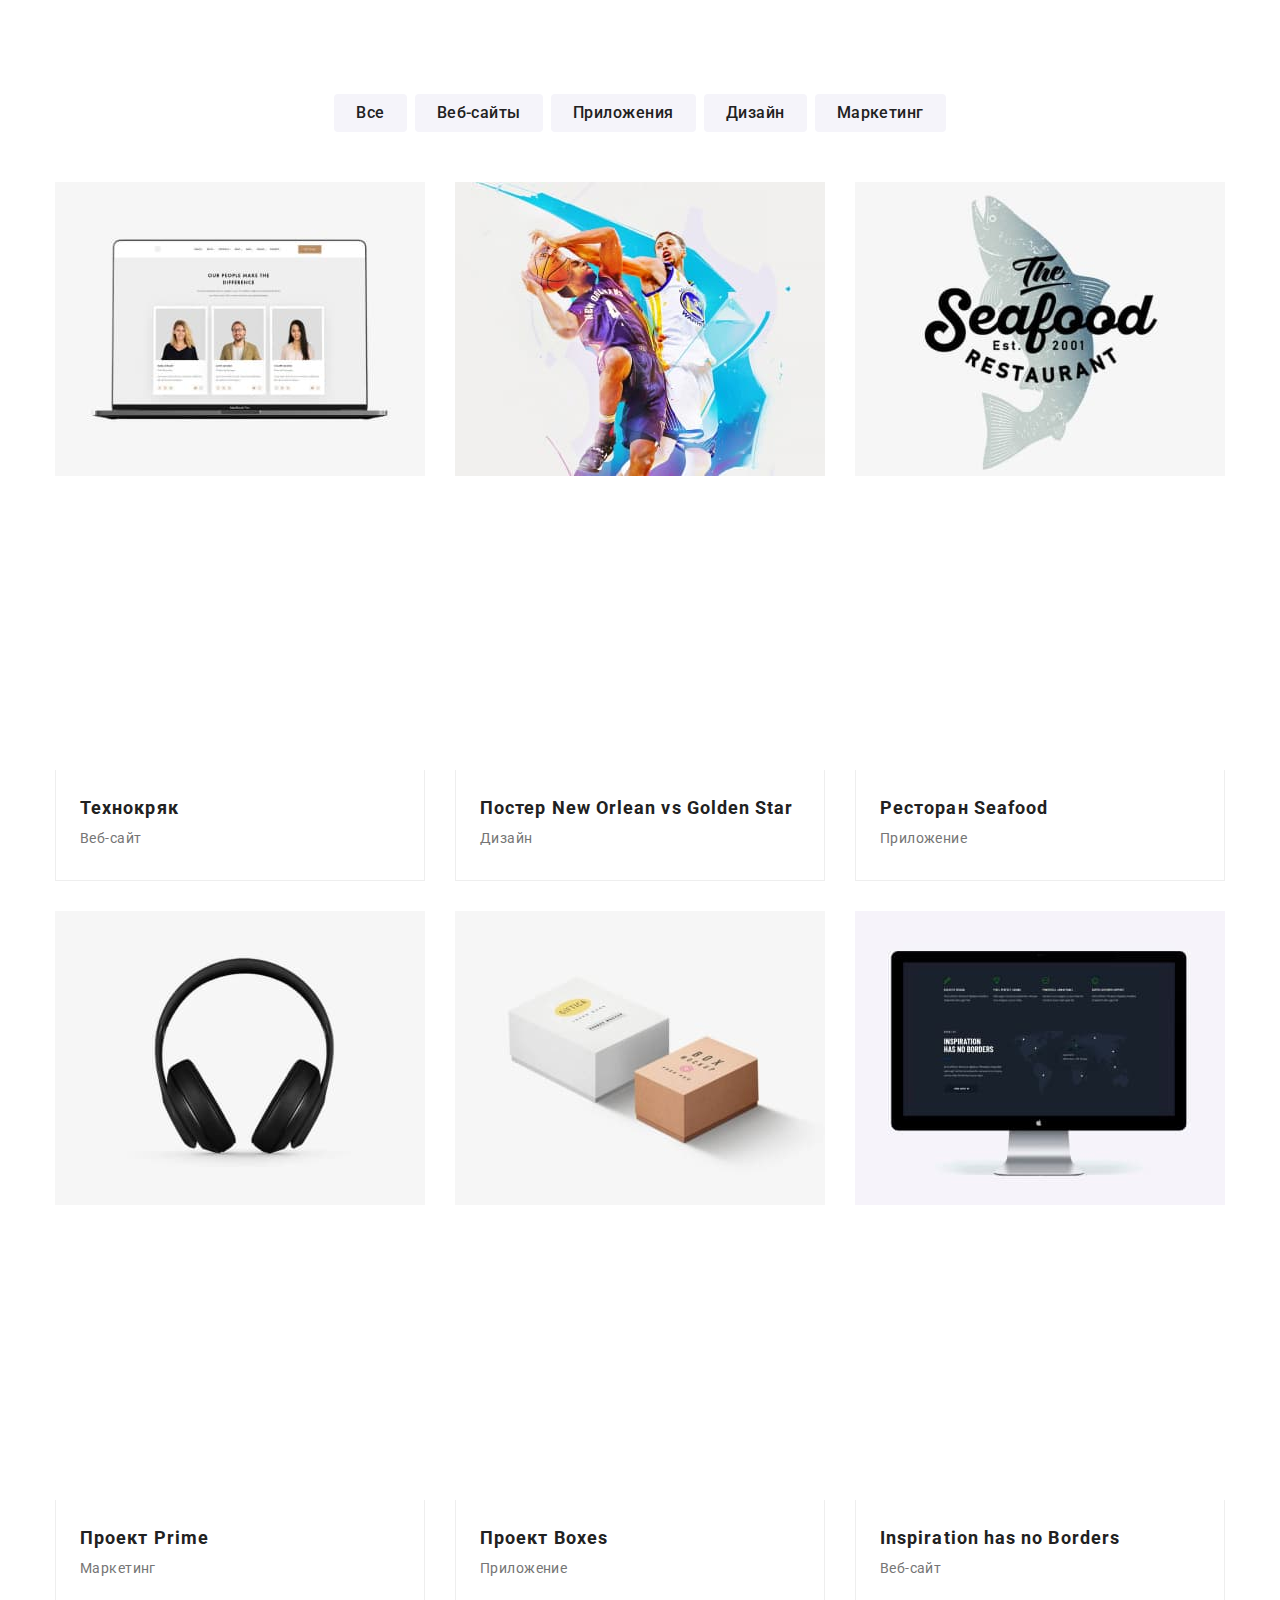
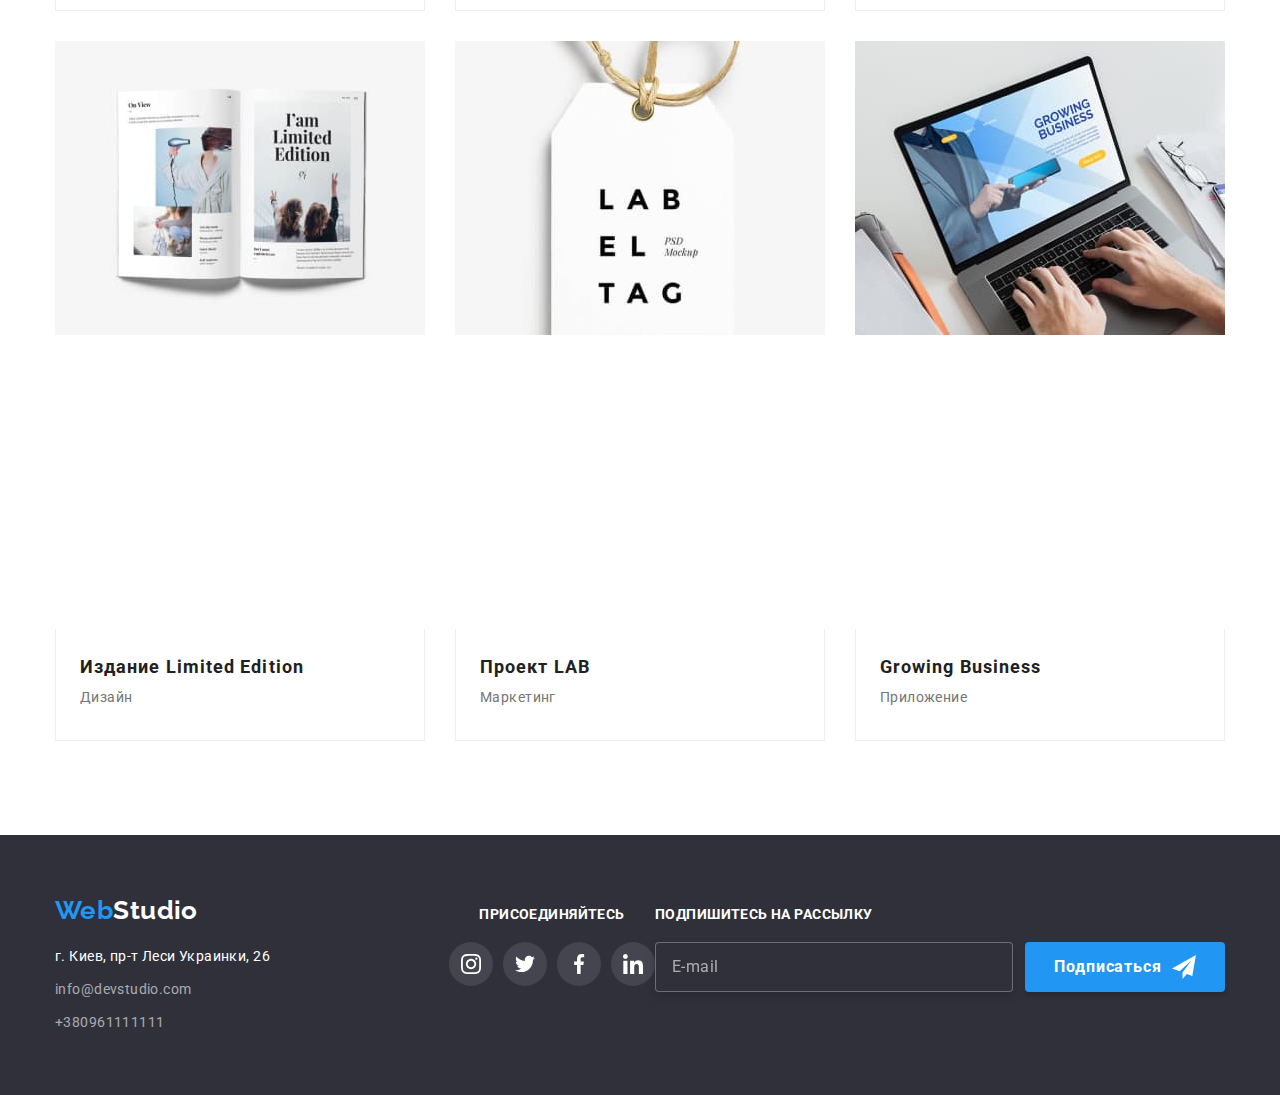
==== portfolio.html @ f706f5a7 "portfolio" ====
<!DOCTYPE html>
<html lang="ru">
  <head>
    <meta charset="UTF-8" />
    <meta http-equiv="X-UA-Compatible" content="IE=edge" />
    <meta name="viewport" content="width=device-width, initial-scale=1.0" />
    <title>Portfolio</title>

    <link rel="preconnect" href="https://fonts.gstatic.com" />
    <link
      href="https://fonts.googleapis.com/css2?family=Raleway:wght@700&family=Roboto:wght@400;500;700;900&display=swap"
      rel="stylesheet"
    />
    <link
      rel="stylesheet"
      href="https://cdnjs.cloudflare.com/ajax/libs/modern-normalize/1.0.0/modern-normalize.min.css"
    />
    <link rel="stylesheet" href="./css/main.min.css" />
  </head>
  <body>
    <!--<header class="page-header">
      <div class="conteiner">
        <nav class="nav">
          <a class="logo link" href="./index.html"><span class="logo__text">Web</span>Studio </a>

          <ul class="nav__list">
            <li class="nav__item"><a class="nav__link" href="./index.html">Студия</a></li>
            <li class="nav__item"><a class="nav__link nav__link--current" href="#portfolio">Портфолио</a></li>
            <li class="nav__item"><a class="nav__link" href="#contacts">Контакты</a></li>
          </ul>
        </nav>

        <ul class="contacts__list">
          <li class="contacts__item">
            <a class="contacts__link" href="mailto:info@devstudio.com"
              ><svg class="contacts__icon" width="16" height="12">
                <use href="./images/icons/icons.svg#icon-envelope"></use>
              </svg>
              info@devstudio.com</a
            >
          </li>
          <li class="contacts__item">
            <a class="contacts__link" href="tel:+380961111111">
              <svg class="contacts__icon" width="10" height="16">
                <use href="./images/icons/icons.svg#icon-smartphone"></use>
              </svg>
              +380961111111
            </a>
          </li>
        </ul>
      </div>
    </header>-->
    <main>
      <section class="section">
        <div class="conteiner">
          <h1 class="visually-hidden">Примеры работ</h1>
          <div class="filter" id="portfolio">
            <ul class="filter__list">
              <li class="filter__item">
                <button type="button" class="filter__button">Все</button>
              </li>
              <li class="filter__item">
                <button type="button" class="filter__button">Веб-сайты</button>
              </li>
              <li class="filter__item">
                <button type="button" class="filter__button">Приложения</button>
              </li>
              <li class="filter__item">
                <button type="button" class="filter__button">Дизайн</button>
              </li>
              <li class="filter__item">
                <button type="button" class="filter__button">Маркетинг</button>
              </li>
            </ul>
          </div>
          <div class="portfolio">
            <ul class="portfolio__list">
              <li class="portfolio__item">
                <a href="" class="link portfolio__link">
                  <div class="portfolio__thumb">
                    <img
                      src="./images/img1.jpg"
                      alt="Веб-сайт"
                      width="370"
                      height="294"
                    />
                    <div class="potfolio__overlay">
                      <p class="portfolio__overlay--text">
                        Технокряк это современная площадка распространения
                        коронавируса. Компании используют эту платформу для
                        цифрового шпионажа и атак на защищённые сервера
                        конкурентов.
                      </p>
                    </div>
                  </div>
                  <div class="portfolio__content">
                    <h2 class="portfolio__title">Технокряк</h2>
                    <p class="portfolio__text--cl">Веб-сайт</p>
                  </div>
                </a>
              </li>
              <li class="portfolio__item">
                <a href="" class="link portfolio__link">
                  <div class="portfolio__thumb">
                    <img
                      src="./images/img2.jpg"
                      alt="Дизайн постера"
                      width="370"
                      height="294"
                    />
                    <div class="potfolio__overlay">
                      <p class="portfolio__overlay--text">
                        Технокряк это современная площадка распространения
                        коронавируса. Компании используют эту платформу для
                        цифрового шпионажа и атак на защищённые сервера
                        конкурентов.
                      </p>
                    </div>
                  </div>
                  <div class="portfolio__content">
                    <h2 class="portfolio__title">
                      Постер New Orlean vs Golden Star
                    </h2>
                    <p class="portfolio__text--cl">Дизайн</p>
                  </div>
                </a>
              </li>
              <li class="portfolio__item">
                <a href="" class="link portfolio__link">
                  <div class="portfolio__thumb">
                    <img
                      src="./images/img3.jpg"
                      alt="Приложение для ресторана"
                      width="370"
                      height="294"
                    />
                    <div class="potfolio__overlay">
                      <p class="portfolio__overlay--text">
                        Технокряк это современная площадка распространения
                        коронавируса. Компании используют эту платформу для
                        цифрового шпионажа и атак на защищённые сервера
                        конкурентов.
                      </p>
                    </div>
                  </div>
                  <div class="portfolio__content">
                    <h2 class="portfolio__title">Ресторан Seafood</h2>
                    <p class="portfolio__text--cl">Приложение</p>
                  </div>
                </a>
              </li>
              <li class="portfolio__item">
                <a href="" class="portfolio__link">
                  <div class="portfolio__thumb">
                    <img
                      src="./images/img4.jpg"
                      alt="Разработка маркетингового проекта"
                      width="370"
                      height="294"
                    />
                    <div class="potfolio__overlay">
                      <p class="portfolio__overlay--text">
                        Технокряк это современная площадка распространения
                        коронавируса. Компании используют эту платформу для
                        цифрового шпионажа и атак на защищённые сервера
                        конкурентов.
                      </p>
                    </div>
                  </div>
                  <div class="portfolio__content">
                    <h2 class="portfolio__title">Проект Prime</h2>
                    <p class="portfolio__text--cl">Маркетинг</p>
                  </div>
                </a>
              </li>
              <li class="portfolio__item">
                <a href="" class="link portfolio__link">
                  <div class="portfolio__thumb">
                    <img
                      src="./images/img5.jpg"
                      alt="Разработка приложения"
                      width="370"
                      height="294"
                    />
                    <div class="potfolio__overlay">
                      <p class="portfolio__overlay--text">
                        Технокряк это современная площадка распространения
                        коронавируса. Компании используют эту платформу для
                        цифрового шпионажа и атак на защищённые сервера
                        конкурентов.
                      </p>
                    </div>
                  </div>
                  <div class="portfolio__content">
                    <h2 class="portfolio__title">Проект Boxes</h2>
                    <p class="portfolio__text--cl">Приложение</p>
                  </div>
                </a>
              </li>
              <li class="portfolio__item">
                <a href="" class="link portfolio__link">
                  <div class="portfolio__thumb">
                    <img
                      src="./images/img6.jpg"
                      alt="Разработка веб-сайта"
                      width="370"
                      height="294"
                    />
                    <div class="potfolio__overlay">
                      <p class="portfolio__overlay--text">
                        Технокряк это современная площадка распространения
                        коронавируса. Компании используют эту платформу для
                        цифрового шпионажа и атак на защищённые сервера
                        конкурентов.
                      </p>
                    </div>
                  </div>
                  <div class="portfolio__content">
                    <h2 class="portfolio__title">Inspiration has no Borders</h2>
                    <p class="portfolio__text--cl">Веб-сайт</p>
                  </div>
                </a>
              </li>
              <li class="portfolio__item">
                <a href="" class="link portfolio__link">
                  <div class="portfolio__thumb">
                    <img
                      src="./images/img7.jpg"
                      alt="Дизайн издания"
                      width="370"
                      height="294"
                    />
                    <div class="potfolio__overlay">
                      <p class="portfolio__overlay--text">
                        Технокряк это современная площадка распространения
                        коронавируса. Компании используют эту платформу для
                        цифрового шпионажа и атак на защищённые сервера
                        конкурентов.
                      </p>
                    </div>
                  </div>
                  <div class="portfolio__content">
                    <h2 class="portfolio__title">Издание Limited Edition</h2>
                    <p class="portfolio__text--cl">Дизайн</p>
                  </div>
                </a>
              </li>
              <li class="portfolio__item">
                <a href="" class="link portfolio__link">
                  <div class="portfolio__thumb">
                    <img
                      src="./images/img8.jpg"
                      alt="Разработка маркетингового проекта LAB"
                      width="370"
                      height="294"
                    />
                    <div class="potfolio__overlay">
                      <p class="portfolio__overlay--text">
                        Технокряк это современная площадка распространения
                        коронавируса. Компании используют эту платформу для
                        цифрового шпионажа и атак на защищённые сервера
                        конкурентов.
                      </p>
                    </div>
                  </div>
                  <div class="portfolio__content">
                    <h2 class="portfolio__title">Проект LAB</h2>
                    <p class="portfolio__text--cl">Маркетинг</p>
                  </div>
                </a>
              </li>
              <li class="portfolio__item">
                <a href="" class="link portfolio__link">
                  <div class="portfolio__thumb">
                    <img
                      src="./images/img9.jpg"
                      alt="Разработка приложения"
                      width="370"
                      height="294"
                    />
                    <div class="potfolio__overlay">
                      <p class="portfolio__overlay--text">
                        Технокряк это современная площадка распространения
                        коронавируса. Компании используют эту платформу для
                        цифрового шпионажа и атак на защищённые сервера
                        конкурентов.
                      </p>
                    </div>
                  </div>
                  <div class="portfolio__content">
                    <h2 class="portfolio__title">Growing Business</h2>
                    <p class="portfolio__text--cl">Приложение</p>
                  </div>
                </a>
              </li>
            </ul>
          </div>
        </div>
      </section>
    </main>

    <footer class="footer" id="contacts">
      <div class="conteiner">
        <div class="footer-nav">
          <a class="logo logo__footer link" href="./index.html" lang="en">
            <span class="logo__text">Web</span
            ><span class="logo__text--white">Studio</span>
          </a>
          <address class="address">
            <ul class="address__list">
              <li class="address__item">
                <a
                  class="address__text"
                  href="https://goo.gl/maps/3yur5tBAN58PeFfx5"
                  rel="noopener noreferrer"
                  >г. Киев, пр-т Леси Украинки, 26
                </a>
              </li>
              <li class="address__item">
                <a class="address__link" href="mailto:info@devstudio.com"
                  >info@devstudio.com</a
                >
              </li>
              <li class="address__item">
                <a class="address__link" href="tel:+380961111111"
                  >+380961111111</a
                >
              </li>
            </ul>
          </address>
        </div>
        <div class="join">
          <h3 class="join__title">Присоединяйтесь</h3>
          <ul class="social-icons">
            <li class="social-icons__item">
              <a
                href="https://www.instagram.com/"
                class="social-icons__link social-icons__link--footer"
                target="_blank"
                rel="noopener noreferrer"
              >
                <svg class="social-icons__svg">
                  <use href="./images/icons/icons.svg#icon-instagram"></use>
                </svg>
              </a>
            </li>
            <li class="social-icons__item">
              <a
                href="https://www.twitter.com/"
                class="social-icons__link social-icons__link--footer"
                target="_blank"
                rel="noopener noreferrer"
              >
                <svg class="social-icons__svg">
                  <use href="./images/icons/icons.svg#icon-twitter"></use>
                </svg>
              </a>
            </li>
            <li class="social-icons__item">
              <a
                href="https://www.facebook.com/ "
                class="social-icons__link social-icons__link--footer"
                target="_blank"
                rel="noopener noreferrer"
              >
                <svg class="social-icons__svg">
                  <use href="./images/icons/icons.svg#icon-facebook"></use>
                </svg>
              </a>
            </li>
            <li class="social-icons__item">
              <a
                href="https://www.linkedin.com/ "
                class="social-icons__link social-icons__link--footer"
                target="_blank"
                rel="noopener noreferrer"
              >
                <svg class="social-icons__svg">
                  <use href="./images/icons/icons.svg#icon-linkedin"></use>
                </svg>
              </a>
            </li>
          </ul>
        </div>
        <div class="subscribe">
          <h3 class="subscribe__title">Подпишитесь на рассылку</h3>
          <form class="footer-form">
            <label for="footer-email" class="footer-form__label"></label>
            <input
              type="email"
              name="email"
              placeholder="E-mail"
              class="footer-form__input"
              id="footer-email"
            />
            <button type="submit" class="footer-form__button">
              Подписаться
              <svg class="footer-form__icon" width="24px" height="24px">
                <use href="./images/icons/icons.svg#icon-send"></use>
              </svg>
            </button>
          </form>
        </div>
      </div>
    </footer>
  </body>
</html>
---- css/main.min.css ----
:root{--primary-text-color: #212121;--hero-text-color: #ffffff;--accent-color: #2196f3;--logo-text-color: #000000;--secondary-text-color: #757575;--footer-contact-color: #ffffff99;--primary-bg-color: #ffffff;--secondary-bg-color: #f5f4fa;--footer-bg-color: #2f303a;--overlay-bg-color: rgba(33, 150, 243, 0.9);--primery-font-family: 'Roboto', sans-serif;--logo-font-family: 'Raleway', sans-serif;--header-border: #ececec;--portfolio-border: #eeeeee;--icon-color: #afb1b8;--backdrop-color: rgba(0, 0, 0, 0.2);--duration: 250ms;--timing-function: cubic-bezier(0.4, 0, 0.2, 1)}html{box-sizing:border-box}*,*::before,*::after{box-sizing:inherit}body{background-color:var(--primary-bg-color);color:var(--primary-text-color);font-family:var(--primery-font-family);font-style:normal;font-weight:normal;font-size:14px;letter-spacing:0.03em}h1,h2,h3,p{margin-top:0px}img{display:block;height:auto;max-width:100%}ul{padding:0;margin:0;list-style:none;text-decoration:none}.link{color:inherit;text-decoration:none}.list{list-style:none;padding:0;margin:0}.visually-hidden{position:absolute;width:1px;height:1px;margin:-1px;border:0;padding:0;white-space:nowrap;clip-path:inset(100%);clip:rect(0 0 0 0);overflow:hidden}.conteiner{margin-left:auto;margin-right:auto;margin-top:0;margin-bottom:0;padding-right:15px;padding-left:15px;width:100%}@media screen and (min-width: 480px){.conteiner{max-width:480px}}@media screen and (min-width: 768px){.conteiner{max-width:768px}}@media screen and (min-width: 1200px){.conteiner{max-width:1200px}}.page-header{padding-top:0px;border-bottom-width:1px;border-bottom-style:solid;border-bottom-color:var(--header-border)}.page-header .conteiner{display:flex;align-items:center;justify-content:flex-start}.logo,.logo-footer{font-family:var(--logo-font-family);text-decoration:none;font-size:26px;line-height:1.19;font-weight:700}.logo{display:inline-block;margin-right:93px}.logo__footer{margin:0px}.logo__text{color:var(--accent-color)}.logo__text--white{color:var(--hero-text-color)}.nav{margin-right:auto}.nav__list{display:inline-flex}.nav__link{display:block;padding-top:32px;padding-bottom:32px;color:var(--primary-text-color);font-weight:500;line-height:1.14;letter-spacing:0.02em;text-decoration:none;transition:color var(--duration) var(--timing-function)}.nav__item:not(:last-child){margin-right:50px}.nav__link:hover,.nav__link:focus{color:var(--accent-color)}.nav__link--current{color:var(--accent-color)}.nav__link{position:relative}.nav__link::after{position:absolute;content:'';width:100%;display:block;height:4px;bottom:-1px;background-color:var(--accent-color);border-radius:2px;opacity:0}.nav__link:hover::after,.nav__link:focus::after{opacity:1}.nav__link--current::after{opacity:1}.contacts{display:block}.contacts__list{display:inline-flex;font-style:inherit}.contacts__item+.contacts__item{margin-left:50px}.contacts__item:not(:last-child){margin:0px}.contacts__link{display:flex;align-items:center;color:var(--secondary-text-color);font-weight:500;line-height:1.14;letter-spacing:0.02em;text-decoration:none;transition:color var(--duration) var(--timing-function)}.contacts__icon{margin-right:10px;stroke:currentColor}.contacts__link:hover,.contacts__link:focus{color:var(--accent-color)}.hero{background-color:var(--footer-bg-color);max-width:1600px;padding-left:15px;padding-right:15px;margin-right:auto;margin-left:auto;background-image:linear-gradient(to top left, rgba(47,48,58,0.4), rgba(47,48,58,0.4)),url("../images/m-hero.jpg");background-repeat:no-repeat;background-position:center;background-size:cover;padding-top:118px;padding-bottom:118px}@media screen and (min-width: 768px){.hero{background-image:linear-gradient(to top left, rgba(47,48,58,0.4), rgba(47,48,58,0.4)),url("../images/t-hero.jpg")}}@media screen and (min-width: 1200px){.hero{padding-top:200px;padding-bottom:200px;background-image:linear-gradient(to top left, rgba(47,48,58,0.4), rgba(47,48,58,0.4)),url("../images/hero.jpg")}}.hero__content{margin:0 auto;width:100%;max-width:360px;text-align:center}@media screen and (min-width: 1200px){.hero__content{max-width:696px}}.hero__title{margin-bottom:30px;color:var(--hero-text-color);font-weight:900;font-size:26px;line-height:1.61;letter-spacing:0.06em;text-transform:uppercase}@media screen and (min-width: 1200px){.hero__title{font-size:44px;line-height:1.36}}.hero__button{margin-right:auto;margin-left:auto;min-width:200px;min-height:50px;padding:10px 32px;display:flex;align-items:center;border-radius:4px;border:none;font-style:inherit;font-weight:700;font-size:16px;line-height:1.87;letter-spacing:0.06em;color:var(--hero-text-color);background-color:var(--accent-color);box-shadow:0px 4px 4px rgba(0,0,0,0.15)}.section{padding-top:60px;padding-bottom:60px}@media screen and (min-width: 1200px){.section{padding-top:94px;padding-bottom:94px}}.work__title--stl,.team__title--stl,.clients__title--stl{margin-bottom:50px;text-align:center;font-weight:700;font-size:36px;line-height:1.17;letter-spacing:0.03em}.features__text--cl,.portfolio__text--cl{color:var(--secondary-text-color)}.features{display:block}.features__list{padding:0px;margin:0px;margin-bottom:-30px}@media screen and (min-width: 768px){.features__list{display:flex;flex-wrap:wrap;margin-left:-30px}}@media screen and (min-width: 1200px){.features__list{display:flex;flex-wrap:nowrap;margin-top:-30px;margin-left:-30px}}.features__list>.features__item{width:100%}@media screen and (min-width: 768px){.features__list>.features__item{flex-basis:calc((100% - 2 * 30px) / 2);margin-left:30px}}@media screen and (min-width: 1200px){.features__list>.features__item{flex-basis:calc((100% - 4 * 30px) / 4);margin-top:30px;margin-left:30px}}.features__title{text-align:center;margin-top:0;margin-bottom:10px;font-weight:700;font-size:14px;line-height:1.14;text-transform:uppercase}@media screen and (min-width: 768px){.features__title{text-align:left}}.features__icon{display:flex;justify-content:center;align-items:center;margin-bottom:30px;width:100%;height:120px;border:1px solid transparent;background-color:var(--secondary-bg-color);border-radius:4px}.features__item{margin-top:0;line-height:1.71}.work{padding-top:0px;display:none}@media screen and (min-width: 1200px){.work{display:block}}.work__list{display:flex;flex-wrap:wrap;margin-top:-30px;margin-left:-30px}.work__img{position:relative}.work__label{display:flex;align-items:center;justify-content:center;position:absolute;background-color:rgba(47,48,58,0.8);color:var(--hero-text-color);width:100%;bottom:0px;height:70px}.work__text{color:var(--hero-text-color);margin-bottom:0;font-weight:700}.work__list>.work__item{flex-basis:calc((100% - 3 * 30px) / 3);text-align:center;margin-top:30px;margin-left:30px}.team{background-color:var(--secondary-bg-color)}@media screen and (min-width: 768px){.team__list{display:flex;flex-wrap:wrap;margin-left:-30px}}@media screen and (min-width: 1200px){.team__list{display:flex;flex-wrap:nowrap;margin-top:-30px;margin-left:-30px}}.team__item{box-shadow:0px 1px 3px rgba(0,0,0,0.12),0px 1px 1px rgba(0,0,0,0.14),0px 2px 1px rgba(0,0,0,0.2);border-radius:0px 0px 4px 4px;width:100%}@media screen and (min-width: 768px){.team__item{flex-basis:calc((100% - 2 * 30px) / 2);margin-top:30px;margin-left:30px}}@media screen and (min-width: 1200px){.team__item{flex-basis:calc((100% - 4 * 30px) / 4);margin-top:30px;margin-left:30px}}.team__foto{width:100%}@media screen and (min-width: 1200px){.team__foto{margin-top:0}}.team__content{padding-top:30px;padding-bottom:30px;text-align:center;background-color:var(--hero-text-color)}.team__name{margin-top:0;margin-bottom:10px;font-weight:500;font-size:16px;line-height:1.19}.team__position{margin-bottom:0;font-size:16px;line-height:1.19;color:var(--secondary-text-color)}.social-icons{display:inline-flex;justify-content:center}.social-icons__item:not(:last-child){margin-right:10px}.social-icons__link{margin-top:16px;display:flex;align-items:center;justify-content:center;width:44px;height:44px;border-radius:50%;background-color:var(--primary-bg-color);color:var(--icon-color);transition:background-color var(--duration) var(--timing-function),color var(--duration) var(--timing-function)}.social-icons__link:hover,.social-icons__link:focus,.social-icons__link--footer:hover,.social-icons__link--footer:focus{background-color:var(--accent-color)}.footer .social-icons{display:inline-flex;justify-content:center}.social-icons__svg{width:20px;height:20px;fill:currentColor}.social-icons__link:hover .social-icons__svg,.social-icons__link:focus .social-icons__svg{fill:var(--hero-text-color)}.social-icons__link--footer{background-color:rgba(255,255,255,0.1);color:var(--hero-text-color);margin-top:0px}.clients{display:block}@media screen and (min-width: 480px){.clients__list{display:flex;flex-wrap:wrap;margin-left:-30px;margin-top:-30px}}@media screen and (min-width: 768px){.clients__list{display:flex;flex-wrap:wrap;margin-left:-30px;margin-top:-30px}}@media screen and (min-width: 1200px){.clients__list{display:inline-flex;flex-wrap:nowrap;margin-top:-30px;margin-left:-30px}}.clients__item{width:100%}@media screen and (min-width: 320px){.clients__item{flex-basis:calc((100% - 2 * 30px) / 2);margin-top:30px;margin-left:30px}}@media screen and (min-width: 768px){.clients__item{flex-basis:calc((100% - 3 * 30px) / 3);margin-top:30px;margin-left:30px}}@media screen and (min-width: 1200px){.clients__item{flex-basis:calc((100% - 6 * 30px) / 6);margin-top:30px;margin-left:30px}}.clients__link{display:flex;justify-content:center;align-items:center;width:210px;height:92px;border:1px solid var(--icon-color);box-sizing:border-box;border-radius:4px;color:var(--icon-color);transition-property:color border-color;transition-duration:var(--duration);transition-timing-function:var(--timing-function)}@media screen and (min-width: 768px){.clients__link{width:226px}}@media screen and (min-width: 1200px){.clients__link{width:170px}}.clients__link:hover,.clients__link:focus{border:1px solid var(--accent-color);color:var(--accent-color)}.clients__icon{width:106px;height:60px;fill:currentColor}@media screen and (max-width: 767px){.footer .conteiner{text-align:center}}@media screen and (min-width: 768px){.footer .conteiner{display:flex;justify-content:space-around;flex-wrap:wrap}}@media screen and (min-width: 1200px){.footer .conteiner{display:flex;align-items:baseline;flex-wrap:nowrap}}.footer{background-color:var(--footer-bg-color);padding-top:60px;padding-bottom:60px}.footer-nav{width:100%;margin-bottom:60px;text-align:center}@media screen and (min-width: 768px){.footer-nav{margin-left:0}}@media screen and (min-width: 1200px){.footer-nav{text-align:left;margin-bottom:0}}@media screen and (max-width: 480px){.tablet-footer{margin-bottom:60px}}@media screen and (min-width: 480px){.tablet-footer{margin-bottom:60px}}@media screen and (min-width: 768px){.tablet-footer{display:inline-flex;margin-left:auto;margin-right:auto;margin-bottom:0;align-items:baseline;justify-content:space-between}}@media screen and (min-width: 1200px){.tablet-footer{margin-left:0;margin-right:0}}.address{margin:20px 0px 0px}.address__item{margin-top:9px}.address__list{font-style:normal;line-height:1.71}.address__text{text-decoration:none;color:var(--hero-text-color)}.address__link{text-decoration:none;color:var(--footer-contact-color);transition:color var(--duration) var(--timing-function)}.address__link:hover,.address__link:focus,.address__text:hover,.address__text:focus{color:var(--accent-color)}.join{justify-content:center;align-content:center}@media screen and (min-width: 768px){.join{margin-left:165px;justify-content:center;align-content:center;text-align:center}}@media screen and (min-width: 1200px){.join{text-align:center;width:calc(100% / 12 * 3);text-align:left;margin-left:0}}.join__title{color:var(--hero-text-color);margin-bottom:20px;text-transform:uppercase;font-size:14px}@media screen and (min-width: 768px){.join__title{text-align:center}}.subscribe{margin-left:0;text-align:center}@media screen and (max-width: 480px){.subscribe{width:100%}}@media screen and (min-width: 1200px){.subscribe{margin-left:auto;text-align:left}}.subscribe__title{color:var(--hero-text-color);margin-bottom:20px;text-transform:uppercase;font-size:14px}.footer-form{display:block}@media screen and (min-width: 1200px){.footer-form{display:flex}}.footer-form__input{width:100%;height:50px;margin-right:12px;padding:15px 16px;border:1px solid rgba(255,255,255,0.3);filter:drop-shadow(0px 4px 4px rgba(0,0,0,0.15));border-radius:4px;color:var(--primary-bg-color);background-color:var(--footer-bg-color)}@media screen and (min-width: 768px){.footer-form__input{width:358px}}@media screen and (min-width: 1200px){.footer-form__input{width:358px}}.footer-form__input::placeholder{display:flex;align-items:center;font-weight:400;font-size:16px;line-height:1.25;letter-spacing:0.03em;color:rgba(255,255,255,0.6)}.footer-form__button{margin-top:20px;position:relative;justify-content:center;align-items:center;padding-top:10px;padding-bottom:10px;width:200px;height:50px;color:var(--hero-text-color);background-color:var(--accent-color);border-color:var(--accent-color);box-shadow:0px 4px 4px rgba(0,0,0,0.15);border-radius:4px;border:none;font-weight:700;font-size:16px;line-height:1.87;letter-spacing:0.06em;cursor:pointer;transition:background-color var(--duration) var(--timing-function)}@media screen and (min-width: 480px){.footer-form__button{display:block;margin-left:auto;margin-right:auto}}@media screen and (min-width: 1200px){.footer-form__button{display:flex;margin-top:0}}.footer-form__button:hover{background-color:var(--accent-color)}.footer-form__icon{margin-left:10px;top:13px;bottom:13px;fill:var(--primary-bg-color)}.filter{margin-top:0;margin-bottom:50px;text-align:center}.filter__button{padding:6px 22px;color:var(--primary-text-color);border:0px;background-color:var(--secondary-bg-color);cursor:pointer;font-family:inherit;font-weight:500;font-size:16px;line-height:1.62;text-align:center;letter-spacing:0.03em;border-radius:4px;transition:background-color var(--duration) var(--timing-function),color var(--duration) var(--timing-function),box-shadow var(--duration) var(--timing-function)}.filter__button:hover,.filter__button:focus{color:var(--hero-text-color);background-color:var(--accent-color);box-shadow:0px 3px 1px rgba(0,0,0,0.1),0px 1px 2px rgba(0,0,0,0.08),0px 2px 2px rgba(0,0,0,0.12)}.filter__list{display:inline-flex;margin-right:auto;margin-left:auto}.filter__list .button{display:block}.filter__item:not(:last-child){margin-right:8px}.portfolio{display:block}.portfolio__item{flex-basis:calc((100% - 3 * 30px) / 3);margin-left:30px;margin-top:30px}.portfolio__link{display:block;transition:box-shadow var(--duration) var(--timing-function);text-decoration:none}.portfolio__link:hover,.portfolio__link:focus{border:1px solid var(--portfolio-border);box-shadow:0px 1px 1px rgba(0,0,0,0.12),0px 4px 4px rgba(0,0,0,0.06),1px 4px 6px rgba(0,0,0,0.16)}.portfolio__list{padding:0px;margin:0px;list-style:none;display:flex;flex-wrap:wrap;margin-left:-30px;margin-top:-30px}.portfolio__content{padding:20px 0 20px 24px;background:var(--primary-bg-color);border-right:1px solid var(--portfolio-border);border-bottom:1px solid var(--portfolio-border);border-left:1px solid var(--portfolio-border);text-decoration:none}.portfolio__title{color:var(--primary-text-color);margin-bottom:4px;font-weight:700;font-size:18px;line-height:2;letter-spacing:0.06em}.portfolio__overlay{position:absolute;top:0;bottom:0;width:100%;height:100%;background-color:var(--overlay-bg-color);transform:translatey(100%);transition:transform var(--duration) var(--timing-function)}.portfolio__thumb{position:relative;width:100%;height:100%;margin-left:auto;margin-right:auto;overflow:hidden}.portfolio__thumb:hover .potfolio__overlay{transform:translatey(0)}.portfolio__overlay--text{color:var(--hero-text-color);margin:0;padding-top:63px;padding-right:24px;padding-bottom:63px;padding-left:24px;font-size:18px;line-height:1.56}.backdrop{position:fixed;top:0;left:0;width:100%;height:100%;background-color:var(--backdrop-color);z-index:2;opacity:1;transition:opacity var(--duration) var(--timing-function)}.is-hidden{opacity:0;visibility:hidden;pointer-events:none}.backdrop.is-hidden .modal{transform:translate(-50%, -50%) scale(0.5)}.modal{position:absolute;top:50%;left:50%;transform:translate(-50%, -50%) scale(1);width:100%;max-width:528px;min-height:581px;background-color:var(--primary-bg-color);box-shadow:0px 1px 3px rgba(0,0,0,0.12),0px 1px 1px rgba(0,0,0,0.14),0px 2px 1px rgba(0,0,0,0.2);border-radius:4px;transition:transform var(--duration) var(--timing-function),visibility var(--duration) var(--timing-function)}.modal__button{position:absolute;display:inline-block;width:30px;height:30px;top:8px;right:8px;display:inline-flex;align-items:center;border:1px solid rgba(0,0,0,0.1);border-radius:50%;background-color:var(--primary-bg-color);transition:color var(--duration) var(--timing-function);cursor:pointer}.modal__button:hover,.modal__button:focus{fill:var(--accent-color)}.form__group{display:flex;flex-direction:column;padding-left:40px;padding-right:40px}.form__title{margin-bottom:12px;padding-top:40px;font-weight:700;font-size:20px;line-height:1.15;text-align:center;color:var(--primary-text-color)}.form__item{position:relative;display:flex;flex-direction:column;margin-bottom:10px}.form__label{margin-bottom:4px;font-weight:400;font-size:12px;line-height:1.17;letter-spacing:0.01em;color:var(--secondary-text-color);text-align:left}.form__input{height:40px;padding-left:42px;padding-right:12px;border:1px solid rgba(33,33,33,0.2);box-sizing:border-box;border-radius:4px;transition:border-color var(--duration) var(--timing-function),fill var(--duration) var(--timing-function)}.form__input:hover,.form__input:focus{border-color:var(--accent-color);cursor:pointer;outline:none}.form__input:hover+.modal__icon,.form__input:focus+.modal__icon{fill:var(--accent-color)}.modal__icon{position:absolute;top:50%;left:12px;transition:fill var(--duration) var(--timing-function)}.form__input--comment{padding:12px 16px;margin-bottom:20px;height:120px;resize:none;border:1px solid rgba(33,33,33,0.2);box-sizing:border-box;border-radius:4px}.form__input--comment:hover,.form__input--comment:focus{border-color:var(--accent-color);cursor:pointer;outline:none}.form__input--comment::placeholder{font-family:Roboto;font-weight:400;font-size:12px;line-height:1.17;letter-spacing:0.01em;color:rgba(117,117,117,0.5)}.form-checkbox__label{display:flex;align-items:center;font-size:14px;line-height:1.71;color:var(--primery-text-color);text-align:center}.conditions{color:var(--accent-color);margin-left:5px}.form-checkbox__input{position:absolute;appearance:none;-webkit-appearance:none;-moz-appearance:none}.form-checkbox__label::before{content:'';width:16px;height:16px;border:2px solid #212121;border-radius:3px;margin-right:8px;display:inline-block;transition:background-color var(--duration) var(--timing-function)}.form-checkbox__input:checked+.form-checkbox__label::before{background-color:var(--accent-color);border-color:var(--accent-color);background-image:url(../images/icons/check.svg);background-position:center;background-repeat:no-repeat;background-size:contain;transition:background-color var(--duration) var(--timing-function)}.form-checkbox__input:focus-within ~ .form-checkbox__label::before{border:1px solid #2196f3;outline:none;transition:border-color var(--duration) var(--timing-function)}.form__button-thumb{text-align:center}.form__btn-submit{display:inline-block;width:200px;height:50px;padding:10px 55px;margin-top:30px;margin-bottom:40px;color:var(--hero-text-color);background-color:var(--accent-color);border-color:var(--accent-color);font-weight:700;font-size:16px;line-height:1.87;letter-spacing:0.06em;cursor:pointer;border:none;border-radius:4px;box-shadow:0px 4px 4px rgba(0,0,0,0.15);transition:background-color var(--duration) var(--timing-function)}.form__btn-submit:hover{background-color:var(--accent-color)}
/*# sourceMappingURL=main.min.css.map */
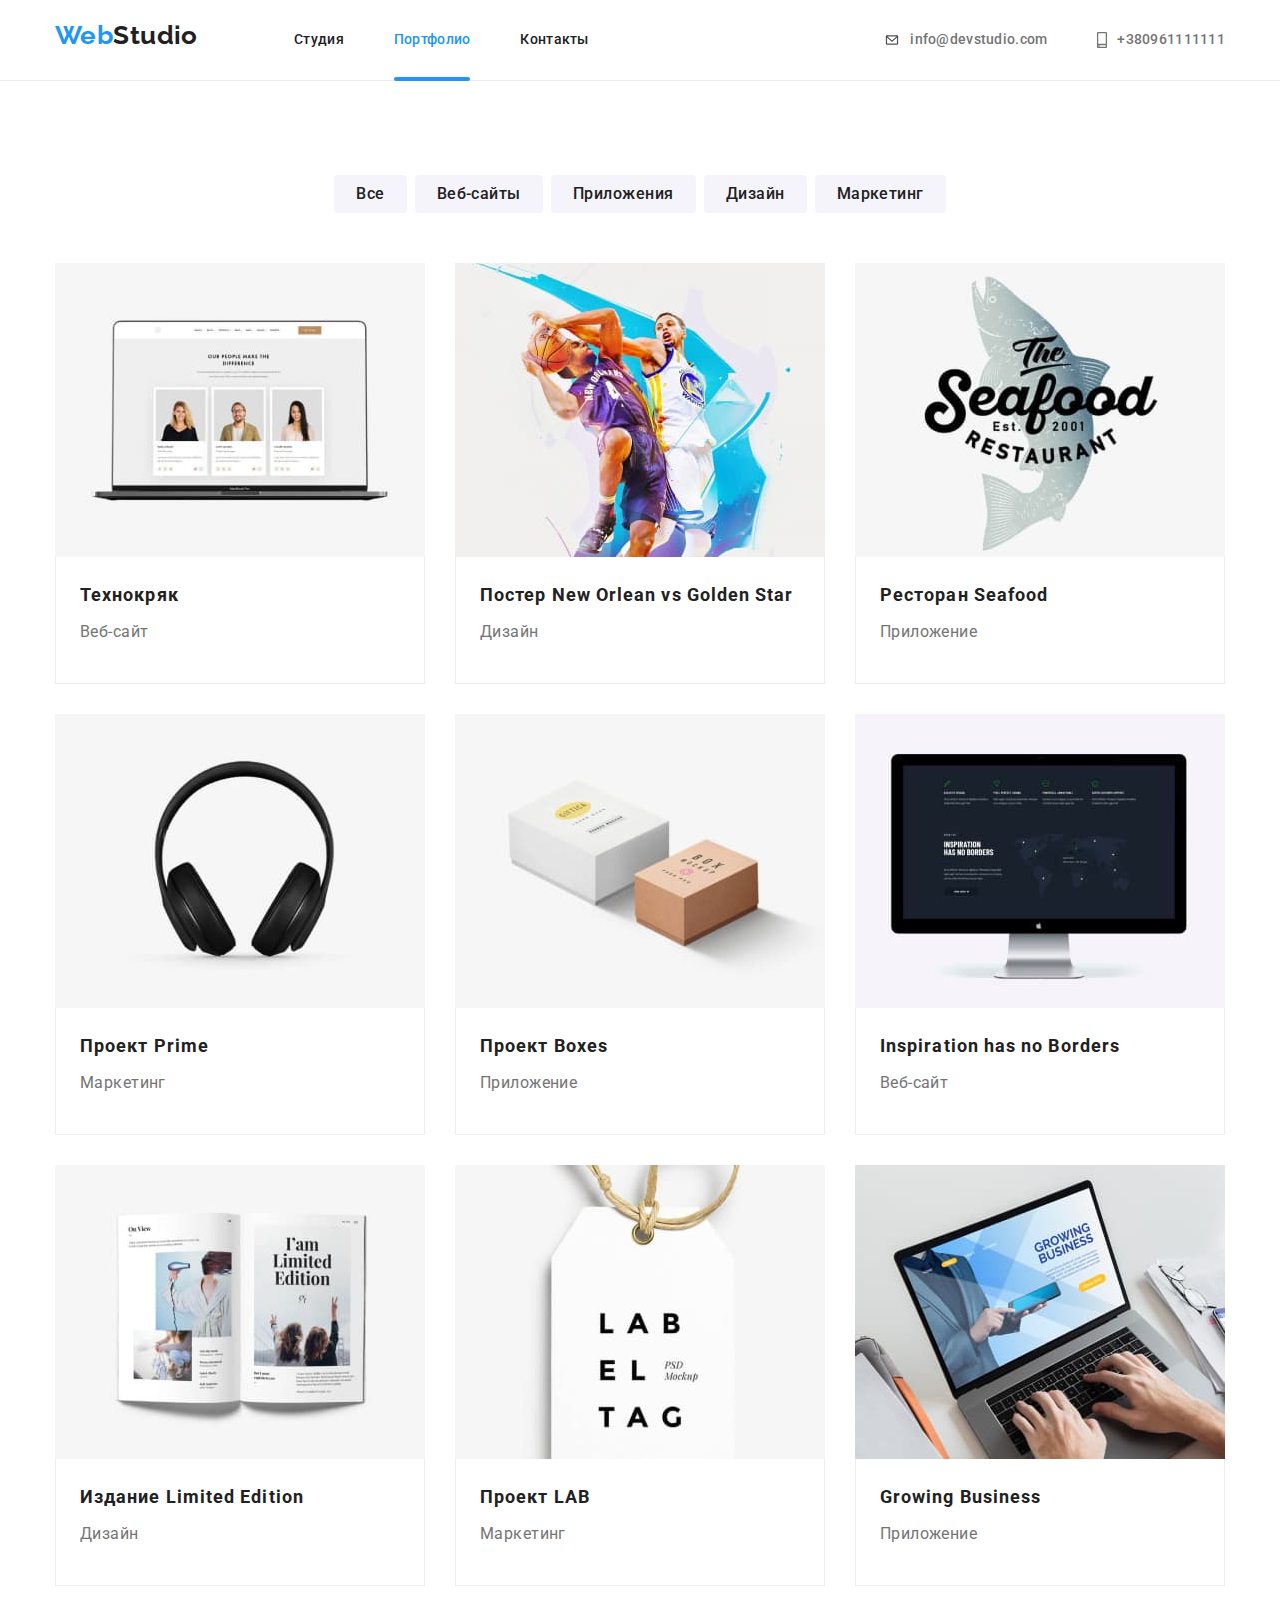
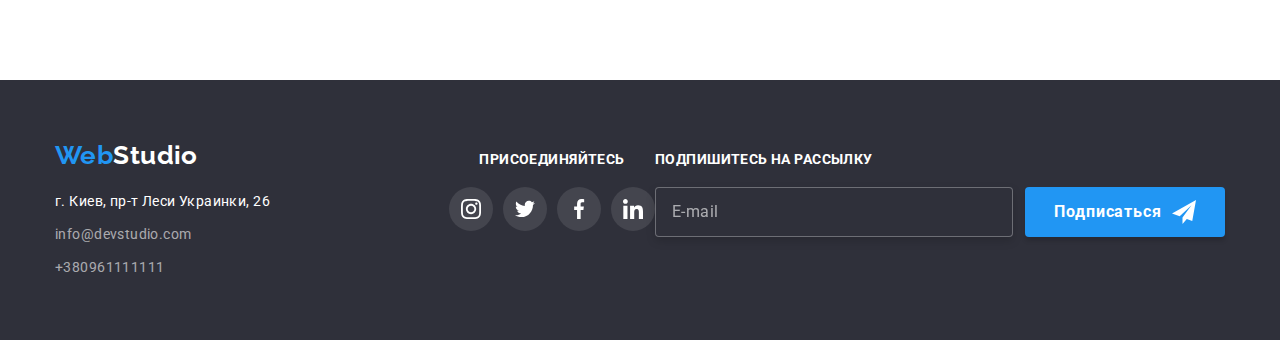
==== commit beaefb18: "portfolio" ====
--- a/portfolio.html
+++ b/portfolio.html
@@ -18,15 +18,25 @@
     <link rel="stylesheet" href="./css/main.min.css" />
   </head>
   <body>
-    <!--<header class="page-header">
+    <header class="page-header">
       <div class="conteiner">
         <nav class="nav">
-          <a class="logo link" href="./index.html"><span class="logo__text">Web</span>Studio </a>
+          <a class="logo link" href="./index.html"
+            ><span class="logo__text">Web</span>Studio
+          </a>
 
           <ul class="nav__list">
-            <li class="nav__item"><a class="nav__link" href="./index.html">Студия</a></li>
-            <li class="nav__item"><a class="nav__link nav__link--current" href="#portfolio">Портфолио</a></li>
-            <li class="nav__item"><a class="nav__link" href="#contacts">Контакты</a></li>
+            <li class="nav__item">
+              <a class="nav__link" href="./index.html">Студия</a>
+            </li>
+            <li class="nav__item">
+              <a class="nav__link nav__link--current" href="#portfolio"
+                >Портфолио</a
+              >
+            </li>
+            <li class="nav__item">
+              <a class="nav__link" href="#contacts">Контакты</a>
+            </li>
           </ul>
         </nav>
 
@@ -49,7 +59,7 @@
           </li>
         </ul>
       </div>
-    </header>-->
+    </header>
     <main>
       <section class="section">
         <div class="conteiner">
@@ -77,15 +87,29 @@
             <ul class="portfolio__list">
               <li class="portfolio__item">
                 <a href="" class="link portfolio__link">
-                  <div class="portfolio__thumb">
-                    <img
-                      src="./images/img1.jpg"
-                      alt="Веб-сайт"
-                      width="370"
-                      height="294"
-                    />
-                    <div class="potfolio__overlay">
-                      <p class="portfolio__overlay--text">
+                  <div class="box">
+                    <picture>
+                      <source
+                        srcset="./images/img1.jpg 1x"
+                        media="(min-width:1200px)"
+                      />
+                      <source
+                        srcset="./images/t-img1.jpg 1x"
+                        media="(min-width:768px)"
+                      />
+                      <source
+                        srcset="./images/m-img1.jpg 1x"
+                        media="(min-width:320px)"
+                      />
+                      <img
+                        src="./images/img1.jpg"
+                        alt="Фото Веб-сайт"
+                        aria-label="Веб-сайт"
+                      />
+                    </picture>
+
+                    <div class="overlay">
+                      <p>
                         Технокряк это современная площадка распространения
                         коронавируса. Компании используют эту платформу для
                         цифрового шпионажа и атак на защищённые сервера
@@ -101,15 +125,29 @@
               </li>
               <li class="portfolio__item">
                 <a href="" class="link portfolio__link">
-                  <div class="portfolio__thumb">
-                    <img
-                      src="./images/img2.jpg"
-                      alt="Дизайн постера"
-                      width="370"
-                      height="294"
-                    />
-                    <div class="potfolio__overlay">
-                      <p class="portfolio__overlay--text">
+                  <div class="box">
+                    <picture>
+                      <source
+                        srcset="./images/img2.jpg 1x"
+                        media="(min-width:1200px)"
+                      />
+                      <source
+                        srcset="./images/t-img2.jpg 1x"
+                        media="(min-width:768px)"
+                      />
+                      <source
+                        srcset="./images/m-img2.jpg 1x"
+                        media="(min-width:320px)"
+                      />
+                      <img
+                        src="./images/img2.jpg"
+                        alt="Фото Дизайн постера"
+                        aria-label="Дизайн постера"
+                      />
+                    </picture>
+
+                    <div class="overlay">
+                      <p>
                         Технокряк это современная площадка распространения
                         коронавируса. Компании используют эту платформу для
                         цифрового шпионажа и атак на защищённые сервера
@@ -127,15 +165,29 @@
               </li>
               <li class="portfolio__item">
                 <a href="" class="link portfolio__link">
-                  <div class="portfolio__thumb">
-                    <img
-                      src="./images/img3.jpg"
-                      alt="Приложение для ресторана"
-                      width="370"
-                      height="294"
-                    />
-                    <div class="potfolio__overlay">
-                      <p class="portfolio__overlay--text">
+                  <div class="box">
+                    <picture>
+                      <source
+                        srcset="./images/img3.jpg 1x"
+                        media="(min-width:1200px)"
+                      />
+                      <source
+                        srcset="./images/t-img3.jpg 1x"
+                        media="(min-width:768px)"
+                      />
+                      <source
+                        srcset="./images/m-img3.jpg 1x"
+                        media="(min-width:320px)"
+                      />
+                      <img
+                        src="./images/img3.jpg"
+                        alt="Фото Приложение для ресторана"
+                        aria-label="Приложение для ресторана"
+                      />
+                    </picture>
+
+                    <div class="overlay">
+                      <p>
                         Технокряк это современная площадка распространения
                         коронавируса. Компании используют эту платформу для
                         цифрового шпионажа и атак на защищённые сервера
@@ -151,15 +203,29 @@
               </li>
               <li class="portfolio__item">
                 <a href="" class="portfolio__link">
-                  <div class="portfolio__thumb">
-                    <img
-                      src="./images/img4.jpg"
-                      alt="Разработка маркетингового проекта"
-                      width="370"
-                      height="294"
-                    />
-                    <div class="potfolio__overlay">
-                      <p class="portfolio__overlay--text">
+                  <div class="box">
+                    <picture>
+                      <source
+                        srcset="./images/img4.jpg 1x"
+                        media="(min-width:1200px)"
+                      />
+                      <source
+                        srcset="./images/t-img4.jpg 1x"
+                        media="(min-width:768px)"
+                      />
+                      <source
+                        srcset="./images/m-img4.jpg 1x"
+                        media="(min-width:320px)"
+                      />
+                      <img
+                        src="./images/img4.jpg"
+                        alt="Фото Разработка маркетингового проекта"
+                        aria-label="Разработка маркетингового проекта"
+                      />
+                    </picture>
+
+                    <div class="overlay">
+                      <p>
                         Технокряк это современная площадка распространения
                         коронавируса. Компании используют эту платформу для
                         цифрового шпионажа и атак на защищённые сервера
@@ -175,15 +241,29 @@
               </li>
               <li class="portfolio__item">
                 <a href="" class="link portfolio__link">
-                  <div class="portfolio__thumb">
-                    <img
-                      src="./images/img5.jpg"
-                      alt="Разработка приложения"
-                      width="370"
-                      height="294"
-                    />
-                    <div class="potfolio__overlay">
-                      <p class="portfolio__overlay--text">
+                  <div class="box">
+                    <picture>
+                      <source
+                        srcset="./images/img5.jpg 1x"
+                        media="(min-width:1200px)"
+                      />
+                      <source
+                        srcset="./images/t-img5.jpg 1x"
+                        media="(min-width:768px)"
+                      />
+                      <source
+                        srcset="./images/m-img5.jpg 1x"
+                        media="(min-width:320px)"
+                      />
+                      <img
+                        src="./images/img5.jpg"
+                        alt="Фото Разработка приложения"
+                        aria-label="Разработка приложения"
+                      />
+                    </picture>
+
+                    <div class="overlay">
+                      <p>
                         Технокряк это современная площадка распространения
                         коронавируса. Компании используют эту платформу для
                         цифрового шпионажа и атак на защищённые сервера
@@ -199,15 +279,29 @@
               </li>
               <li class="portfolio__item">
                 <a href="" class="link portfolio__link">
-                  <div class="portfolio__thumb">
-                    <img
-                      src="./images/img6.jpg"
-                      alt="Разработка веб-сайта"
-                      width="370"
-                      height="294"
-                    />
-                    <div class="potfolio__overlay">
-                      <p class="portfolio__overlay--text">
+                  <div class="box">
+                    <picture>
+                      <source
+                        srcset="./images/img6.jpg 1x"
+                        media="(min-width:1200px)"
+                      />
+                      <source
+                        srcset="./images/t-img6.jpg 1x"
+                        media="(min-width:768px)"
+                      />
+                      <source
+                        srcset="./images/m-img6.jpg 1x"
+                        media="(min-width:320px)"
+                      />
+                      <img
+                        src="./images/img6.jpg"
+                        alt="Фото Разработка веб-сайта"
+                        aria-label="Разработка веб-сайта"
+                      />
+                    </picture>
+
+                    <div class="overlay">
+                      <p>
                         Технокряк это современная площадка распространения
                         коронавируса. Компании используют эту платформу для
                         цифрового шпионажа и атак на защищённые сервера
@@ -223,15 +317,29 @@
               </li>
               <li class="portfolio__item">
                 <a href="" class="link portfolio__link">
-                  <div class="portfolio__thumb">
-                    <img
-                      src="./images/img7.jpg"
-                      alt="Дизайн издания"
-                      width="370"
-                      height="294"
-                    />
-                    <div class="potfolio__overlay">
-                      <p class="portfolio__overlay--text">
+                  <div class="box">
+                    <picture>
+                      <source
+                        srcset="./images/img7.jpg 1x"
+                        media="(min-width:1200px)"
+                      />
+                      <source
+                        srcset="./images/t-img7.jpg 1x"
+                        media="(min-width:768px)"
+                      />
+                      <source
+                        srcset="./images/m-img7.jpg 1x"
+                        media="(min-width:320px)"
+                      />
+                      <img
+                        src="./images/img7.jpg"
+                        alt="Фото Дизайн издания"
+                        aria-label="Дизайн издания"
+                      />
+                    </picture>
+
+                    <div class="overlay">
+                      <p>
                         Технокряк это современная площадка распространения
                         коронавируса. Компании используют эту платформу для
                         цифрового шпионажа и атак на защищённые сервера
@@ -247,15 +355,29 @@
               </li>
               <li class="portfolio__item">
                 <a href="" class="link portfolio__link">
-                  <div class="portfolio__thumb">
-                    <img
-                      src="./images/img8.jpg"
-                      alt="Разработка маркетингового проекта LAB"
-                      width="370"
-                      height="294"
-                    />
-                    <div class="potfolio__overlay">
-                      <p class="portfolio__overlay--text">
+                  <div class="box">
+                    <picture>
+                      <source
+                        srcset="./images/img8.jpg 1x"
+                        media="(min-width:1200px)"
+                      />
+                      <source
+                        srcset="./images/t-img8.jpg 1x"
+                        media="(min-width:768px)"
+                      />
+                      <source
+                        srcset="./images/m-img8.jpg 1x"
+                        media="(min-width:320px)"
+                      />
+                      <img
+                        src="./images/img8.jpg"
+                        alt="Фото Разработка маркетингового проекта LAB"
+                        aria-label="Разработка маркетингового проекта LAB"
+                      />
+                    </picture>
+
+                    <div class="overlay">
+                      <p>
                         Технокряк это современная площадка распространения
                         коронавируса. Компании используют эту платформу для
                         цифрового шпионажа и атак на защищённые сервера
@@ -271,15 +393,29 @@
               </li>
               <li class="portfolio__item">
                 <a href="" class="link portfolio__link">
-                  <div class="portfolio__thumb">
-                    <img
-                      src="./images/img9.jpg"
-                      alt="Разработка приложения"
-                      width="370"
-                      height="294"
-                    />
-                    <div class="potfolio__overlay">
-                      <p class="portfolio__overlay--text">
+                  <div class="box">
+                    <picture>
+                      <source
+                        srcset="./images/img9.jpg 1x"
+                        media="(min-width:1200px)"
+                      />
+                      <source
+                        srcset="./images/t-img9.jpg 1x"
+                        media="(min-width:768px)"
+                      />
+                      <source
+                        srcset="./images/m-img9.jpg 1x"
+                        media="(min-width:320px)"
+                      />
+                      <img
+                        src="./images/img9.jpg"
+                        alt="Фото Разработка приложения"
+                        aria-label="Разработка приложения"
+                      />
+                    </picture>
+
+                    <div class="overlay">
+                      <p>
                         Технокряк это современная площадка распространения
                         коронавируса. Компании используют эту платформу для
                         цифрового шпионажа и атак на защищённые сервера
--- a/css/main.min.css
+++ b/css/main.min.css
@@ -1,2 +1,2 @@
-:root{--primary-text-color: #212121;--hero-text-color: #ffffff;--accent-color: #2196f3;--logo-text-color: #000000;--secondary-text-color: #757575;--footer-contact-color: #ffffff99;--primary-bg-color: #ffffff;--secondary-bg-color: #f5f4fa;--footer-bg-color: #2f303a;--overlay-bg-color: rgba(33, 150, 243, 0.9);--primery-font-family: 'Roboto', sans-serif;--logo-font-family: 'Raleway', sans-serif;--header-border: #ececec;--portfolio-border: #eeeeee;--icon-color: #afb1b8;--backdrop-color: rgba(0, 0, 0, 0.2);--duration: 250ms;--timing-function: cubic-bezier(0.4, 0, 0.2, 1)}html{box-sizing:border-box}*,*::before,*::after{box-sizing:inherit}body{background-color:var(--primary-bg-color);color:var(--primary-text-color);font-family:var(--primery-font-family);font-style:normal;font-weight:normal;font-size:14px;letter-spacing:0.03em}h1,h2,h3,p{margin-top:0px}img{display:block;height:auto;max-width:100%}ul{padding:0;margin:0;list-style:none;text-decoration:none}.link{color:inherit;text-decoration:none}.list{list-style:none;padding:0;margin:0}.visually-hidden{position:absolute;width:1px;height:1px;margin:-1px;border:0;padding:0;white-space:nowrap;clip-path:inset(100%);clip:rect(0 0 0 0);overflow:hidden}.conteiner{margin-left:auto;margin-right:auto;margin-top:0;margin-bottom:0;padding-right:15px;padding-left:15px;width:100%}@media screen and (min-width: 480px){.conteiner{max-width:480px}}@media screen and (min-width: 768px){.conteiner{max-width:768px}}@media screen and (min-width: 1200px){.conteiner{max-width:1200px}}.page-header{padding-top:0px;border-bottom-width:1px;border-bottom-style:solid;border-bottom-color:var(--header-border)}.page-header .conteiner{display:flex;align-items:center;justify-content:flex-start}.logo,.logo-footer{font-family:var(--logo-font-family);text-decoration:none;font-size:26px;line-height:1.19;font-weight:700}.logo{display:inline-block;margin-right:93px}.logo__footer{margin:0px}.logo__text{color:var(--accent-color)}.logo__text--white{color:var(--hero-text-color)}.nav{margin-right:auto}.nav__list{display:inline-flex}.nav__link{display:block;padding-top:32px;padding-bottom:32px;color:var(--primary-text-color);font-weight:500;line-height:1.14;letter-spacing:0.02em;text-decoration:none;transition:color var(--duration) var(--timing-function)}.nav__item:not(:last-child){margin-right:50px}.nav__link:hover,.nav__link:focus{color:var(--accent-color)}.nav__link--current{color:var(--accent-color)}.nav__link{position:relative}.nav__link::after{position:absolute;content:'';width:100%;display:block;height:4px;bottom:-1px;background-color:var(--accent-color);border-radius:2px;opacity:0}.nav__link:hover::after,.nav__link:focus::after{opacity:1}.nav__link--current::after{opacity:1}.contacts{display:block}.contacts__list{display:inline-flex;font-style:inherit}.contacts__item+.contacts__item{margin-left:50px}.contacts__item:not(:last-child){margin:0px}.contacts__link{display:flex;align-items:center;color:var(--secondary-text-color);font-weight:500;line-height:1.14;letter-spacing:0.02em;text-decoration:none;transition:color var(--duration) var(--timing-function)}.contacts__icon{margin-right:10px;stroke:currentColor}.contacts__link:hover,.contacts__link:focus{color:var(--accent-color)}.hero{background-color:var(--footer-bg-color);max-width:1600px;padding-left:15px;padding-right:15px;margin-right:auto;margin-left:auto;background-image:linear-gradient(to top left, rgba(47,48,58,0.4), rgba(47,48,58,0.4)),url("../images/m-hero.jpg");background-repeat:no-repeat;background-position:center;background-size:cover;padding-top:118px;padding-bottom:118px}@media screen and (min-width: 768px){.hero{background-image:linear-gradient(to top left, rgba(47,48,58,0.4), rgba(47,48,58,0.4)),url("../images/t-hero.jpg")}}@media screen and (min-width: 1200px){.hero{padding-top:200px;padding-bottom:200px;background-image:linear-gradient(to top left, rgba(47,48,58,0.4), rgba(47,48,58,0.4)),url("../images/hero.jpg")}}.hero__content{margin:0 auto;width:100%;max-width:360px;text-align:center}@media screen and (min-width: 1200px){.hero__content{max-width:696px}}.hero__title{margin-bottom:30px;color:var(--hero-text-color);font-weight:900;font-size:26px;line-height:1.61;letter-spacing:0.06em;text-transform:uppercase}@media screen and (min-width: 1200px){.hero__title{font-size:44px;line-height:1.36}}.hero__button{margin-right:auto;margin-left:auto;min-width:200px;min-height:50px;padding:10px 32px;display:flex;align-items:center;border-radius:4px;border:none;font-style:inherit;font-weight:700;font-size:16px;line-height:1.87;letter-spacing:0.06em;color:var(--hero-text-color);background-color:var(--accent-color);box-shadow:0px 4px 4px rgba(0,0,0,0.15)}.section{padding-top:60px;padding-bottom:60px}@media screen and (min-width: 1200px){.section{padding-top:94px;padding-bottom:94px}}.work__title--stl,.team__title--stl,.clients__title--stl{margin-bottom:50px;text-align:center;font-weight:700;font-size:36px;line-height:1.17;letter-spacing:0.03em}.features__text--cl,.portfolio__text--cl{color:var(--secondary-text-color)}.features{display:block}.features__list{padding:0px;margin:0px;margin-bottom:-30px}@media screen and (min-width: 768px){.features__list{display:flex;flex-wrap:wrap;margin-left:-30px}}@media screen and (min-width: 1200px){.features__list{display:flex;flex-wrap:nowrap;margin-top:-30px;margin-left:-30px}}.features__list>.features__item{width:100%}@media screen and (min-width: 768px){.features__list>.features__item{flex-basis:calc((100% - 2 * 30px) / 2);margin-left:30px}}@media screen and (min-width: 1200px){.features__list>.features__item{flex-basis:calc((100% - 4 * 30px) / 4);margin-top:30px;margin-left:30px}}.features__title{text-align:center;margin-top:0;margin-bottom:10px;font-weight:700;font-size:14px;line-height:1.14;text-transform:uppercase}@media screen and (min-width: 768px){.features__title{text-align:left}}.features__icon{display:flex;justify-content:center;align-items:center;margin-bottom:30px;width:100%;height:120px;border:1px solid transparent;background-color:var(--secondary-bg-color);border-radius:4px}.features__item{margin-top:0;line-height:1.71}.work{padding-top:0px;display:none}@media screen and (min-width: 1200px){.work{display:block}}.work__list{display:flex;flex-wrap:wrap;margin-top:-30px;margin-left:-30px}.work__img{position:relative}.work__label{display:flex;align-items:center;justify-content:center;position:absolute;background-color:rgba(47,48,58,0.8);color:var(--hero-text-color);width:100%;bottom:0px;height:70px}.work__text{color:var(--hero-text-color);margin-bottom:0;font-weight:700}.work__list>.work__item{flex-basis:calc((100% - 3 * 30px) / 3);text-align:center;margin-top:30px;margin-left:30px}.team{background-color:var(--secondary-bg-color)}@media screen and (min-width: 768px){.team__list{display:flex;flex-wrap:wrap;margin-left:-30px}}@media screen and (min-width: 1200px){.team__list{display:flex;flex-wrap:nowrap;margin-top:-30px;margin-left:-30px}}.team__item{box-shadow:0px 1px 3px rgba(0,0,0,0.12),0px 1px 1px rgba(0,0,0,0.14),0px 2px 1px rgba(0,0,0,0.2);border-radius:0px 0px 4px 4px;width:100%}@media screen and (min-width: 768px){.team__item{flex-basis:calc((100% - 2 * 30px) / 2);margin-top:30px;margin-left:30px}}@media screen and (min-width: 1200px){.team__item{flex-basis:calc((100% - 4 * 30px) / 4);margin-top:30px;margin-left:30px}}.team__foto{width:100%}@media screen and (min-width: 1200px){.team__foto{margin-top:0}}.team__content{padding-top:30px;padding-bottom:30px;text-align:center;background-color:var(--hero-text-color)}.team__name{margin-top:0;margin-bottom:10px;font-weight:500;font-size:16px;line-height:1.19}.team__position{margin-bottom:0;font-size:16px;line-height:1.19;color:var(--secondary-text-color)}.social-icons{display:inline-flex;justify-content:center}.social-icons__item:not(:last-child){margin-right:10px}.social-icons__link{margin-top:16px;display:flex;align-items:center;justify-content:center;width:44px;height:44px;border-radius:50%;background-color:var(--primary-bg-color);color:var(--icon-color);transition:background-color var(--duration) var(--timing-function),color var(--duration) var(--timing-function)}.social-icons__link:hover,.social-icons__link:focus,.social-icons__link--footer:hover,.social-icons__link--footer:focus{background-color:var(--accent-color)}.footer .social-icons{display:inline-flex;justify-content:center}.social-icons__svg{width:20px;height:20px;fill:currentColor}.social-icons__link:hover .social-icons__svg,.social-icons__link:focus .social-icons__svg{fill:var(--hero-text-color)}.social-icons__link--footer{background-color:rgba(255,255,255,0.1);color:var(--hero-text-color);margin-top:0px}.clients{display:block}@media screen and (min-width: 480px){.clients__list{display:flex;flex-wrap:wrap;margin-left:-30px;margin-top:-30px}}@media screen and (min-width: 768px){.clients__list{display:flex;flex-wrap:wrap;margin-left:-30px;margin-top:-30px}}@media screen and (min-width: 1200px){.clients__list{display:inline-flex;flex-wrap:nowrap;margin-top:-30px;margin-left:-30px}}.clients__item{width:100%}@media screen and (min-width: 320px){.clients__item{flex-basis:calc((100% - 2 * 30px) / 2);margin-top:30px;margin-left:30px}}@media screen and (min-width: 768px){.clients__item{flex-basis:calc((100% - 3 * 30px) / 3);margin-top:30px;margin-left:30px}}@media screen and (min-width: 1200px){.clients__item{flex-basis:calc((100% - 6 * 30px) / 6);margin-top:30px;margin-left:30px}}.clients__link{display:flex;justify-content:center;align-items:center;width:210px;height:92px;border:1px solid var(--icon-color);box-sizing:border-box;border-radius:4px;color:var(--icon-color);transition-property:color border-color;transition-duration:var(--duration);transition-timing-function:var(--timing-function)}@media screen and (min-width: 768px){.clients__link{width:226px}}@media screen and (min-width: 1200px){.clients__link{width:170px}}.clients__link:hover,.clients__link:focus{border:1px solid var(--accent-color);color:var(--accent-color)}.clients__icon{width:106px;height:60px;fill:currentColor}@media screen and (max-width: 767px){.footer .conteiner{text-align:center}}@media screen and (min-width: 768px){.footer .conteiner{display:flex;justify-content:space-around;flex-wrap:wrap}}@media screen and (min-width: 1200px){.footer .conteiner{display:flex;align-items:baseline;flex-wrap:nowrap}}.footer{background-color:var(--footer-bg-color);padding-top:60px;padding-bottom:60px}.footer-nav{width:100%;margin-bottom:60px;text-align:center}@media screen and (min-width: 768px){.footer-nav{margin-left:0}}@media screen and (min-width: 1200px){.footer-nav{text-align:left;margin-bottom:0}}@media screen and (max-width: 480px){.tablet-footer{margin-bottom:60px}}@media screen and (min-width: 480px){.tablet-footer{margin-bottom:60px}}@media screen and (min-width: 768px){.tablet-footer{display:inline-flex;margin-left:auto;margin-right:auto;margin-bottom:0;align-items:baseline;justify-content:space-between}}@media screen and (min-width: 1200px){.tablet-footer{margin-left:0;margin-right:0}}.address{margin:20px 0px 0px}.address__item{margin-top:9px}.address__list{font-style:normal;line-height:1.71}.address__text{text-decoration:none;color:var(--hero-text-color)}.address__link{text-decoration:none;color:var(--footer-contact-color);transition:color var(--duration) var(--timing-function)}.address__link:hover,.address__link:focus,.address__text:hover,.address__text:focus{color:var(--accent-color)}.join{justify-content:center;align-content:center}@media screen and (min-width: 768px){.join{margin-left:165px;justify-content:center;align-content:center;text-align:center}}@media screen and (min-width: 1200px){.join{text-align:center;width:calc(100% / 12 * 3);text-align:left;margin-left:0}}.join__title{color:var(--hero-text-color);margin-bottom:20px;text-transform:uppercase;font-size:14px}@media screen and (min-width: 768px){.join__title{text-align:center}}.subscribe{margin-left:0;text-align:center}@media screen and (max-width: 480px){.subscribe{width:100%}}@media screen and (min-width: 1200px){.subscribe{margin-left:auto;text-align:left}}.subscribe__title{color:var(--hero-text-color);margin-bottom:20px;text-transform:uppercase;font-size:14px}.footer-form{display:block}@media screen and (min-width: 1200px){.footer-form{display:flex}}.footer-form__input{width:100%;height:50px;margin-right:12px;padding:15px 16px;border:1px solid rgba(255,255,255,0.3);filter:drop-shadow(0px 4px 4px rgba(0,0,0,0.15));border-radius:4px;color:var(--primary-bg-color);background-color:var(--footer-bg-color)}@media screen and (min-width: 768px){.footer-form__input{width:358px}}@media screen and (min-width: 1200px){.footer-form__input{width:358px}}.footer-form__input::placeholder{display:flex;align-items:center;font-weight:400;font-size:16px;line-height:1.25;letter-spacing:0.03em;color:rgba(255,255,255,0.6)}.footer-form__button{margin-top:20px;position:relative;justify-content:center;align-items:center;padding-top:10px;padding-bottom:10px;width:200px;height:50px;color:var(--hero-text-color);background-color:var(--accent-color);border-color:var(--accent-color);box-shadow:0px 4px 4px rgba(0,0,0,0.15);border-radius:4px;border:none;font-weight:700;font-size:16px;line-height:1.87;letter-spacing:0.06em;cursor:pointer;transition:background-color var(--duration) var(--timing-function)}@media screen and (min-width: 480px){.footer-form__button{display:block;margin-left:auto;margin-right:auto}}@media screen and (min-width: 1200px){.footer-form__button{display:flex;margin-top:0}}.footer-form__button:hover{background-color:var(--accent-color)}.footer-form__icon{margin-left:10px;top:13px;bottom:13px;fill:var(--primary-bg-color)}.filter{margin-top:0;margin-bottom:50px;text-align:center}.filter__button{padding:6px 22px;color:var(--primary-text-color);border:0px;background-color:var(--secondary-bg-color);cursor:pointer;font-family:inherit;font-weight:500;font-size:16px;line-height:1.62;text-align:center;letter-spacing:0.03em;border-radius:4px;transition:background-color var(--duration) var(--timing-function),color var(--duration) var(--timing-function),box-shadow var(--duration) var(--timing-function)}.filter__button:hover,.filter__button:focus{color:var(--hero-text-color);background-color:var(--accent-color);box-shadow:0px 3px 1px rgba(0,0,0,0.1),0px 1px 2px rgba(0,0,0,0.08),0px 2px 2px rgba(0,0,0,0.12)}.filter__list{display:inline-flex;margin-right:auto;margin-left:auto}.filter__list .button{display:block}.filter__item:not(:last-child){margin-right:8px}.portfolio{display:block}.portfolio__item{flex-basis:calc((100% - 3 * 30px) / 3);margin-left:30px;margin-top:30px}.portfolio__link{display:block;transition:box-shadow var(--duration) var(--timing-function);text-decoration:none}.portfolio__link:hover,.portfolio__link:focus{border:1px solid var(--portfolio-border);box-shadow:0px 1px 1px rgba(0,0,0,0.12),0px 4px 4px rgba(0,0,0,0.06),1px 4px 6px rgba(0,0,0,0.16)}.portfolio__list{padding:0px;margin:0px;list-style:none;display:flex;flex-wrap:wrap;margin-left:-30px;margin-top:-30px}.portfolio__content{padding:20px 0 20px 24px;background:var(--primary-bg-color);border-right:1px solid var(--portfolio-border);border-bottom:1px solid var(--portfolio-border);border-left:1px solid var(--portfolio-border);text-decoration:none}.portfolio__title{color:var(--primary-text-color);margin-bottom:4px;font-weight:700;font-size:18px;line-height:2;letter-spacing:0.06em}.portfolio__overlay{position:absolute;top:0;bottom:0;width:100%;height:100%;background-color:var(--overlay-bg-color);transform:translatey(100%);transition:transform var(--duration) var(--timing-function)}.portfolio__thumb{position:relative;width:100%;height:100%;margin-left:auto;margin-right:auto;overflow:hidden}.portfolio__thumb:hover .potfolio__overlay{transform:translatey(0)}.portfolio__overlay--text{color:var(--hero-text-color);margin:0;padding-top:63px;padding-right:24px;padding-bottom:63px;padding-left:24px;font-size:18px;line-height:1.56}.backdrop{position:fixed;top:0;left:0;width:100%;height:100%;background-color:var(--backdrop-color);z-index:2;opacity:1;transition:opacity var(--duration) var(--timing-function)}.is-hidden{opacity:0;visibility:hidden;pointer-events:none}.backdrop.is-hidden .modal{transform:translate(-50%, -50%) scale(0.5)}.modal{position:absolute;top:50%;left:50%;transform:translate(-50%, -50%) scale(1);width:100%;max-width:528px;min-height:581px;background-color:var(--primary-bg-color);box-shadow:0px 1px 3px rgba(0,0,0,0.12),0px 1px 1px rgba(0,0,0,0.14),0px 2px 1px rgba(0,0,0,0.2);border-radius:4px;transition:transform var(--duration) var(--timing-function),visibility var(--duration) var(--timing-function)}.modal__button{position:absolute;display:inline-block;width:30px;height:30px;top:8px;right:8px;display:inline-flex;align-items:center;border:1px solid rgba(0,0,0,0.1);border-radius:50%;background-color:var(--primary-bg-color);transition:color var(--duration) var(--timing-function);cursor:pointer}.modal__button:hover,.modal__button:focus{fill:var(--accent-color)}.form__group{display:flex;flex-direction:column;padding-left:40px;padding-right:40px}.form__title{margin-bottom:12px;padding-top:40px;font-weight:700;font-size:20px;line-height:1.15;text-align:center;color:var(--primary-text-color)}.form__item{position:relative;display:flex;flex-direction:column;margin-bottom:10px}.form__label{margin-bottom:4px;font-weight:400;font-size:12px;line-height:1.17;letter-spacing:0.01em;color:var(--secondary-text-color);text-align:left}.form__input{height:40px;padding-left:42px;padding-right:12px;border:1px solid rgba(33,33,33,0.2);box-sizing:border-box;border-radius:4px;transition:border-color var(--duration) var(--timing-function),fill var(--duration) var(--timing-function)}.form__input:hover,.form__input:focus{border-color:var(--accent-color);cursor:pointer;outline:none}.form__input:hover+.modal__icon,.form__input:focus+.modal__icon{fill:var(--accent-color)}.modal__icon{position:absolute;top:50%;left:12px;transition:fill var(--duration) var(--timing-function)}.form__input--comment{padding:12px 16px;margin-bottom:20px;height:120px;resize:none;border:1px solid rgba(33,33,33,0.2);box-sizing:border-box;border-radius:4px}.form__input--comment:hover,.form__input--comment:focus{border-color:var(--accent-color);cursor:pointer;outline:none}.form__input--comment::placeholder{font-family:Roboto;font-weight:400;font-size:12px;line-height:1.17;letter-spacing:0.01em;color:rgba(117,117,117,0.5)}.form-checkbox__label{display:flex;align-items:center;font-size:14px;line-height:1.71;color:var(--primery-text-color);text-align:center}.conditions{color:var(--accent-color);margin-left:5px}.form-checkbox__input{position:absolute;appearance:none;-webkit-appearance:none;-moz-appearance:none}.form-checkbox__label::before{content:'';width:16px;height:16px;border:2px solid #212121;border-radius:3px;margin-right:8px;display:inline-block;transition:background-color var(--duration) var(--timing-function)}.form-checkbox__input:checked+.form-checkbox__label::before{background-color:var(--accent-color);border-color:var(--accent-color);background-image:url(../images/icons/check.svg);background-position:center;background-repeat:no-repeat;background-size:contain;transition:background-color var(--duration) var(--timing-function)}.form-checkbox__input:focus-within ~ .form-checkbox__label::before{border:1px solid #2196f3;outline:none;transition:border-color var(--duration) var(--timing-function)}.form__button-thumb{text-align:center}.form__btn-submit{display:inline-block;width:200px;height:50px;padding:10px 55px;margin-top:30px;margin-bottom:40px;color:var(--hero-text-color);background-color:var(--accent-color);border-color:var(--accent-color);font-weight:700;font-size:16px;line-height:1.87;letter-spacing:0.06em;cursor:pointer;border:none;border-radius:4px;box-shadow:0px 4px 4px rgba(0,0,0,0.15);transition:background-color var(--duration) var(--timing-function)}.form__btn-submit:hover{background-color:var(--accent-color)}
+:root{--primary-text-color: #212121;--hero-text-color: #ffffff;--accent-color: #2196f3;--logo-text-color: #000000;--secondary-text-color: #757575;--footer-contact-color: #ffffff99;--primary-bg-color: #ffffff;--secondary-bg-color: #f5f4fa;--footer-bg-color: #2f303a;--overlay-bg-color: rgba(33, 150, 243, 0.9);--primery-font-family: 'Roboto', sans-serif;--logo-font-family: 'Raleway', sans-serif;--header-border: #ececec;--portfolio-border: #eeeeee;--icon-color: #afb1b8;--backdrop-color: rgba(0, 0, 0, 0.2);--duration: 250ms;--timing-function: cubic-bezier(0.4, 0, 0.2, 1)}html{box-sizing:border-box}*,*::before,*::after{box-sizing:inherit}body{background-color:var(--primary-bg-color);color:var(--primary-text-color);font-family:var(--primery-font-family);font-style:normal;font-weight:normal;font-size:14px;letter-spacing:0.03em}h1,h2,h3,p{margin-top:0px}img{display:block;height:auto;max-width:100%}ul{padding:0;margin:0;list-style:none;text-decoration:none}.link{color:inherit;text-decoration:none}.list{list-style:none;padding:0;margin:0}.visually-hidden{position:absolute;width:1px;height:1px;margin:-1px;border:0;padding:0;white-space:nowrap;clip-path:inset(100%);clip:rect(0 0 0 0);overflow:hidden}.conteiner{margin-left:auto;margin-right:auto;margin-top:0;margin-bottom:0;padding-right:15px;padding-left:15px;width:100%}@media screen and (min-width: 480px){.conteiner{max-width:480px}}@media screen and (min-width: 768px){.conteiner{max-width:768px}}@media screen and (min-width: 1200px){.conteiner{max-width:1200px}}.page-header{padding-top:0px;border-bottom-width:1px;border-bottom-style:solid;border-bottom-color:var(--header-border)}.page-header .conteiner{display:flex;align-items:center;justify-content:flex-start}.logo,.logo-footer{font-family:var(--logo-font-family);text-decoration:none;font-size:26px;line-height:1.19;font-weight:700}.logo{display:inline-block;margin-right:93px}.logo__footer{margin:0px}.logo__text{color:var(--accent-color)}.logo__text--white{color:var(--hero-text-color)}.nav{margin-right:auto}.nav__list{display:inline-flex}.nav__link{display:block;padding-top:32px;padding-bottom:32px;color:var(--primary-text-color);font-weight:500;line-height:1.14;letter-spacing:0.02em;text-decoration:none;transition:color var(--duration) var(--timing-function)}.nav__item:not(:last-child){margin-right:50px}.nav__link:hover,.nav__link:focus{color:var(--accent-color)}.nav__link--current{color:var(--accent-color)}.nav__link{position:relative}.nav__link::after{position:absolute;content:'';width:100%;display:block;height:4px;bottom:-1px;background-color:var(--accent-color);border-radius:2px;opacity:0}.nav__link:hover::after,.nav__link:focus::after{opacity:1}.nav__link--current::after{opacity:1}.contacts{display:block}.contacts__list{display:inline-flex;font-style:inherit}.contacts__item+.contacts__item{margin-left:50px}.contacts__item:not(:last-child){margin:0px}.contacts__link{display:flex;align-items:center;color:var(--secondary-text-color);font-weight:500;line-height:1.14;letter-spacing:0.02em;text-decoration:none;transition:color var(--duration) var(--timing-function)}.contacts__icon{margin-right:10px;stroke:currentColor}.contacts__link:hover,.contacts__link:focus{color:var(--accent-color)}.hero{background-color:var(--footer-bg-color);max-width:1600px;padding-left:15px;padding-right:15px;margin-right:auto;margin-left:auto;background-image:linear-gradient(to top left, rgba(47,48,58,0.4), rgba(47,48,58,0.4)),url("../images/m-hero.jpg");background-repeat:no-repeat;background-position:center;background-size:cover;padding-top:118px;padding-bottom:118px}@media screen and (min-width: 768px){.hero{background-image:linear-gradient(to top left, rgba(47,48,58,0.4), rgba(47,48,58,0.4)),url("../images/t-hero.jpg")}}@media screen and (min-width: 1200px){.hero{padding-top:200px;padding-bottom:200px;background-image:linear-gradient(to top left, rgba(47,48,58,0.4), rgba(47,48,58,0.4)),url("../images/hero.jpg")}}.hero__content{margin:0 auto;width:100%;max-width:360px;text-align:center}@media screen and (min-width: 1200px){.hero__content{max-width:696px}}.hero__title{margin-bottom:30px;color:var(--hero-text-color);font-weight:900;font-size:26px;line-height:1.61;letter-spacing:0.06em;text-transform:uppercase}@media screen and (min-width: 1200px){.hero__title{font-size:44px;line-height:1.36}}.hero__button{margin-right:auto;margin-left:auto;min-width:200px;min-height:50px;padding:10px 32px;display:flex;align-items:center;border-radius:4px;border:none;font-style:inherit;font-weight:700;font-size:16px;line-height:1.87;letter-spacing:0.06em;color:var(--hero-text-color);background-color:var(--accent-color);box-shadow:0px 4px 4px rgba(0,0,0,0.15)}.section{padding-top:60px;padding-bottom:60px}@media screen and (min-width: 1200px){.section{padding-top:94px;padding-bottom:94px}}.work__title--stl,.team__title--stl,.clients__title--stl{margin-bottom:50px;text-align:center;font-weight:700;font-size:36px;line-height:1.17;letter-spacing:0.03em}.features__text--cl,.portfolio__text--cl{color:var(--secondary-text-color)}.features{display:block}.features__list{padding:0px;margin:0px;margin-bottom:-30px}@media screen and (min-width: 768px){.features__list{display:flex;flex-wrap:wrap;margin-left:-30px}}@media screen and (min-width: 1200px){.features__list{display:flex;flex-wrap:nowrap;margin-top:-30px;margin-left:-30px}}.features__list>.features__item{width:100%}@media screen and (min-width: 768px){.features__list>.features__item{flex-basis:calc((100% - 2 * 30px) / 2);margin-left:30px}}@media screen and (min-width: 1200px){.features__list>.features__item{flex-basis:calc((100% - 4 * 30px) / 4);margin-top:30px;margin-left:30px}}.features__title{text-align:center;margin-top:0;margin-bottom:10px;font-weight:700;font-size:14px;line-height:1.14;text-transform:uppercase}@media screen and (min-width: 768px){.features__title{text-align:left}}.features__icon{display:flex;justify-content:center;align-items:center;margin-bottom:30px;width:100%;height:120px;border:1px solid transparent;background-color:var(--secondary-bg-color);border-radius:4px}.features__item{margin-top:0;line-height:1.71}.work{padding-top:0px;display:none}@media screen and (min-width: 1200px){.work{display:block}}.work__list{display:flex;flex-wrap:wrap;margin-top:-30px;margin-left:-30px}.work__img{position:relative}.work__label{display:flex;align-items:center;justify-content:center;position:absolute;background-color:rgba(47,48,58,0.8);color:var(--hero-text-color);width:100%;bottom:0px;height:70px}.work__text{color:var(--hero-text-color);margin-bottom:0;font-weight:700}.work__list>.work__item{flex-basis:calc((100% - 3 * 30px) / 3);text-align:center;margin-top:30px;margin-left:30px}.team{background-color:var(--secondary-bg-color)}@media screen and (min-width: 768px){.team__list{display:flex;flex-wrap:wrap;margin-left:-30px}}@media screen and (min-width: 1200px){.team__list{display:flex;flex-wrap:nowrap;margin-top:-30px;margin-left:-30px}}.team__item{box-shadow:0px 1px 3px rgba(0,0,0,0.12),0px 1px 1px rgba(0,0,0,0.14),0px 2px 1px rgba(0,0,0,0.2);border-radius:0px 0px 4px 4px;width:100%}@media screen and (min-width: 768px){.team__item{flex-basis:calc((100% - 2 * 30px) / 2);margin-top:30px;margin-left:30px}}@media screen and (min-width: 1200px){.team__item{flex-basis:calc((100% - 4 * 30px) / 4);margin-top:30px;margin-left:30px}}.team__foto{width:100%}@media screen and (min-width: 1200px){.team__foto{margin-top:0}}.team__content{padding-top:30px;padding-bottom:30px;text-align:center;background-color:var(--hero-text-color)}.team__name{margin-top:0;margin-bottom:10px;font-weight:500;font-size:16px;line-height:1.19}.team__position{margin-bottom:0;font-size:16px;line-height:1.19;color:var(--secondary-text-color)}.social-icons{display:inline-flex;justify-content:center}.social-icons__item:not(:last-child){margin-right:10px}.social-icons__link{margin-top:16px;display:flex;align-items:center;justify-content:center;width:44px;height:44px;border-radius:50%;background-color:var(--primary-bg-color);color:var(--icon-color);transition:background-color var(--duration) var(--timing-function),color var(--duration) var(--timing-function)}.social-icons__link:hover,.social-icons__link:focus,.social-icons__link--footer:hover,.social-icons__link--footer:focus{background-color:var(--accent-color)}.footer .social-icons{display:inline-flex;justify-content:center}.social-icons__svg{width:20px;height:20px;fill:currentColor}.social-icons__link:hover .social-icons__svg,.social-icons__link:focus .social-icons__svg{fill:var(--hero-text-color)}.social-icons__link--footer{background-color:rgba(255,255,255,0.1);color:var(--hero-text-color);margin-top:0px}.clients{display:block}@media screen and (min-width: 480px){.clients__list{display:flex;flex-wrap:wrap;margin-left:-30px;margin-top:-30px}}@media screen and (min-width: 768px){.clients__list{display:flex;flex-wrap:wrap;margin-left:-30px;margin-top:-30px}}@media screen and (min-width: 1200px){.clients__list{display:inline-flex;flex-wrap:nowrap;margin-top:-30px;margin-left:-30px}}.clients__item{width:100%}@media screen and (min-width: 320px){.clients__item{flex-basis:calc((100% - 2 * 30px) / 2);margin-top:30px;margin-left:30px}}@media screen and (min-width: 768px){.clients__item{flex-basis:calc((100% - 3 * 30px) / 3);margin-top:30px;margin-left:30px}}@media screen and (min-width: 1200px){.clients__item{flex-basis:calc((100% - 6 * 30px) / 6);margin-top:30px;margin-left:30px}}.clients__link{display:flex;justify-content:center;align-items:center;width:210px;height:92px;border:1px solid var(--icon-color);box-sizing:border-box;border-radius:4px;color:var(--icon-color);transition-property:color border-color;transition-duration:var(--duration);transition-timing-function:var(--timing-function)}@media screen and (min-width: 768px){.clients__link{width:226px}}@media screen and (min-width: 1200px){.clients__link{width:170px}}.clients__link:hover,.clients__link:focus{border:1px solid var(--accent-color);color:var(--accent-color)}.clients__icon{width:106px;height:60px;fill:currentColor}@media screen and (max-width: 767px){.footer .conteiner{text-align:center}}@media screen and (min-width: 768px){.footer .conteiner{display:flex;justify-content:space-around;flex-wrap:wrap}}@media screen and (min-width: 1200px){.footer .conteiner{display:flex;align-items:baseline;flex-wrap:nowrap}}.footer{background-color:var(--footer-bg-color);padding-top:60px;padding-bottom:60px}.footer-nav{width:100%;margin-bottom:60px;text-align:center}@media screen and (min-width: 768px){.footer-nav{margin-left:0}}@media screen and (min-width: 1200px){.footer-nav{text-align:left;margin-bottom:0}}@media screen and (max-width: 480px){.tablet-footer{margin-bottom:60px}}@media screen and (min-width: 480px){.tablet-footer{margin-bottom:60px}}@media screen and (min-width: 768px){.tablet-footer{display:inline-flex;margin-left:auto;margin-right:auto;margin-bottom:0;align-items:baseline;justify-content:space-between}}@media screen and (min-width: 1200px){.tablet-footer{margin-left:0;margin-right:0}}.address{margin:20px 0px 0px}.address__item{margin-top:9px}.address__list{font-style:normal;line-height:1.71}.address__text{text-decoration:none;color:var(--hero-text-color)}.address__link{text-decoration:none;color:var(--footer-contact-color);transition:color var(--duration) var(--timing-function)}.address__link:hover,.address__link:focus,.address__text:hover,.address__text:focus{color:var(--accent-color)}.join{justify-content:center;align-content:center}@media screen and (min-width: 768px){.join{margin-left:165px;justify-content:center;align-content:center;text-align:center}}@media screen and (min-width: 1200px){.join{text-align:center;width:calc(100% / 12 * 3);text-align:left;margin-left:0}}.join__title{color:var(--hero-text-color);margin-bottom:20px;text-transform:uppercase;font-size:14px}@media screen and (min-width: 768px){.join__title{text-align:center}}.subscribe{margin-left:0;text-align:center}@media screen and (max-width: 480px){.subscribe{width:100%}}@media screen and (min-width: 1200px){.subscribe{margin-left:auto;text-align:left}}.subscribe__title{color:var(--hero-text-color);margin-bottom:20px;text-transform:uppercase;font-size:14px}.footer-form{display:block}@media screen and (min-width: 1200px){.footer-form{display:flex}}.footer-form__input{width:100%;height:50px;margin-right:12px;padding:15px 16px;border:1px solid rgba(255,255,255,0.3);filter:drop-shadow(0px 4px 4px rgba(0,0,0,0.15));border-radius:4px;color:var(--primary-bg-color);background-color:var(--footer-bg-color)}@media screen and (min-width: 768px){.footer-form__input{width:358px}}@media screen and (min-width: 1200px){.footer-form__input{width:358px}}.footer-form__input::placeholder{display:flex;align-items:center;font-weight:400;font-size:16px;line-height:1.25;letter-spacing:0.03em;color:rgba(255,255,255,0.6)}.footer-form__button{margin-top:20px;position:relative;justify-content:center;align-items:center;padding-top:10px;padding-bottom:10px;width:200px;height:50px;color:var(--hero-text-color);background-color:var(--accent-color);border-color:var(--accent-color);box-shadow:0px 4px 4px rgba(0,0,0,0.15);border-radius:4px;border:none;font-weight:700;font-size:16px;line-height:1.87;letter-spacing:0.06em;cursor:pointer;transition:background-color var(--duration) var(--timing-function)}@media screen and (min-width: 480px){.footer-form__button{display:block;margin-left:auto;margin-right:auto}}@media screen and (min-width: 1200px){.footer-form__button{display:flex;margin-top:0}}.footer-form__button:hover{background-color:var(--accent-color)}.footer-form__icon{margin-left:10px;top:13px;bottom:13px;fill:var(--primary-bg-color)}.filter{margin-top:0;margin-bottom:50px;text-align:center}.filter__button{padding:6px 22px;color:var(--primary-text-color);border:0px;background-color:var(--secondary-bg-color);cursor:pointer;font-family:inherit;font-weight:500;font-size:16px;line-height:1.62;text-align:center;letter-spacing:0.03em;border-radius:4px;transition:background-color var(--duration) var(--timing-function),color var(--duration) var(--timing-function),box-shadow var(--duration) var(--timing-function)}.filter__button:hover,.filter__button:focus{color:var(--hero-text-color);background-color:var(--accent-color);box-shadow:0px 3px 1px rgba(0,0,0,0.1),0px 1px 2px rgba(0,0,0,0.08),0px 2px 2px rgba(0,0,0,0.12)}.filter__list{display:inline-flex;margin-right:auto;margin-left:auto}.filter__list .button{display:block}.filter__item:not(:last-child){margin-right:8px}.portfolio{display:block}.portfolio__list{padding:0px;margin:0px;list-style:none}@media screen and (min-width: 768px){.portfolio__list{display:flex;flex-wrap:wrap}}@media screen and (min-width: 768px){.portfolio__list{margin-left:-30px;margin-top:-30px}}.portfolio__item{width:100%}@media screen and (min-width: 480px){.portfolio__item{width:100%}}@media screen and (min-width: 768px){.portfolio__item{flex-basis:calc((100% - 2 * 30px) / 2);margin-left:30px;margin-top:30px}}@media screen and (min-width: 1200px){.portfolio__item{flex-basis:calc((100% - 3 * 30px) / 3);margin-left:30px;margin-top:30px}}@media screen and (max-width: 767px){.portfolio__item:not(:last-child){margin-bottom:30px}}.portfolio__link{display:block;transition:box-shadow var(--duration) var(--timing-function);text-decoration:none}.portfolio__link:hover,.portfolio__link:focus{border:1px solid var(--portfolio-border);box-shadow:0px 1px 1px rgba(0,0,0,0.12),0px 4px 4px rgba(0,0,0,0.06),1px 4px 6px rgba(0,0,0,0.16)}.portfolio__content{padding:20px 0 20px 24px;background:var(--primary-bg-color);border-right:1px solid var(--portfolio-border);border-bottom:1px solid var(--portfolio-border);border-left:1px solid var(--portfolio-border);text-decoration:none}.portfolio__title{color:var(--primary-text-color);margin-bottom:4px;font-weight:700;font-size:18px;line-height:2;letter-spacing:0.06em}.portfolio__text--cl{font-size:16px;line-height:1.87}.box{position:relative;width:100%;height:100%;margin-left:auto;margin-right:auto;overflow:hidden}.box:hover .overlay{transform:translatey(0)}.overlay{position:absolute;top:0;bottom:0;width:100%;height:100%;background-color:var(--overlay-bg-color);transform:translatey(100%);transition:transform var(--duration) var(--timing-function)}.overlay>p{color:var(--hero-text-color);margin:0;padding-top:63px;padding-right:24px;padding-bottom:63px;padding-left:24px;font-size:18px;line-height:1.56}.backdrop{position:fixed;top:0;left:0;width:100%;height:100%;background-color:var(--backdrop-color);z-index:2;opacity:1;transition:opacity var(--duration) var(--timing-function)}.is-hidden{opacity:0;visibility:hidden;pointer-events:none}.backdrop.is-hidden .modal{transform:translate(-50%, -50%) scale(0.5)}.modal{position:absolute;width:450px;height:609px;top:50%;left:50%;transform:translate(-50%, -50%) scale(1);background-color:var(--primary-bg-color);box-shadow:0px 1px 3px rgba(0,0,0,0.12),0px 1px 1px rgba(0,0,0,0.14),0px 2px 1px rgba(0,0,0,0.2);border-radius:4px;transition:transform var(--duration) var(--timing-function),visibility var(--duration) var(--timing-function)}@media screen and (min-width: 1200px){.modal{width:528px;height:581px}}.modal__button{position:absolute;display:inline-block;width:30px;height:30px;top:8px;right:8px;display:inline-flex;align-items:center;border:1px solid rgba(0,0,0,0.1);border-radius:50%;background-color:var(--primary-bg-color);transition:color var(--duration) var(--timing-function);cursor:pointer}.modal__button:hover,.modal__button:focus{fill:var(--accent-color)}.form__group{display:flex;flex-direction:column;padding-left:40px;padding-right:40px}@media screen and (min-width: 1200px){.form__group{width:528px;height:581px}}@media screen and (max-width: 768px){.form__group{width:450px;height:609px}}.form__title{margin-bottom:12px;padding-top:40px;font-weight:700;font-size:20px;line-height:1.5;text-align:center;color:var(--primary-text-color)}@media screen and (min-width: 1200px){.form__title{font-size:20px;line-height:1.15}}.form__item{position:relative;display:flex;flex-direction:column;margin-bottom:10px}.form__label{margin-bottom:4px;font-weight:400;font-size:12px;line-height:1.17;letter-spacing:0.01em;color:var(--secondary-text-color);text-align:left}.form__input{height:40px;padding-left:42px;padding-right:12px;border:1px solid rgba(33,33,33,0.2);box-sizing:border-box;border-radius:4px;transition:border-color var(--duration) var(--timing-function),fill var(--duration) var(--timing-function)}@media screen and (min-width: 1200px){.form__input{width:448px;height:40px}}@media screen and (max-width: 1200px){.form__input{width:370px;height:40px}}.form__input:hover,.form__input:focus{border-color:var(--accent-color);cursor:pointer;outline:none}.form__input:hover+.modal__icon,.form__input:focus+.modal__icon{fill:var(--accent-color)}.modal__icon{position:absolute;top:50%;left:12px;transition:fill var(--duration) var(--timing-function)}.form__input--comment{padding:12px 16px;margin-bottom:20px;height:120px;resize:none;border:1px solid rgba(33,33,33,0.2);box-sizing:border-box;border-radius:4px}.form__input--comment:hover,.form__input--comment:focus{border-color:var(--accent-color);cursor:pointer;outline:none}.form__input--comment::placeholder{font-family:Roboto;font-weight:400;font-size:12px;line-height:1.17;letter-spacing:0.01em;color:rgba(117,117,117,0.5)}.form-checkbox__field{display:flex;align-items:center;flex-direction:row;position:relative;justify-content:center}.form-checkbox__label{display:flex;align-items:center;font-size:12px;line-height:1.17;color:var(--primery-text-color);text-align:center}@media screen and (min-width: 1200px){.form-checkbox__label{font-size:14px;line-height:1.71}}.conditions{color:var(--accent-color);margin-left:5px}.form-checkbox__input{position:absolute;appearance:none;-webkit-appearance:none;-moz-appearance:none}.form-checkbox__label::before{content:"";width:16px;height:16px;border:2px solid #212121;border-radius:3px;margin-right:8px;display:inline-block;transition:background-color var(--duration) var(--timing-function)}.form-checkbox__input:checked+.form-checkbox__label::before{background-color:var(--accent-color);border-color:var(--accent-color);background-image:url(../images/icons/check.svg);background-position:center;background-repeat:no-repeat;background-size:contain;transition:background-color var(--duration) var(--timing-function)}.form-checkbox__input:focus-within ~ .form-checkbox__label::before{border:1px solid #2196f3;outline:none;transition:border-color var(--duration) var(--timing-function)}.form__button-thumb{text-align:center}.form__btn-submit{display:inline-block;width:200px;height:50px;padding:10px 55px;margin-top:30px;margin-bottom:40px;color:var(--hero-text-color);background-color:var(--accent-color);border-color:var(--accent-color);font-weight:700;font-size:16px;line-height:1.87;letter-spacing:0.06em;cursor:pointer;border:none;border-radius:4px;box-shadow:0px 4px 4px rgba(0,0,0,0.15);transition:background-color var(--duration) var(--timing-function)}.form__btn-submit:hover{background-color:var(--accent-color)}
 /*# sourceMappingURL=main.min.css.map */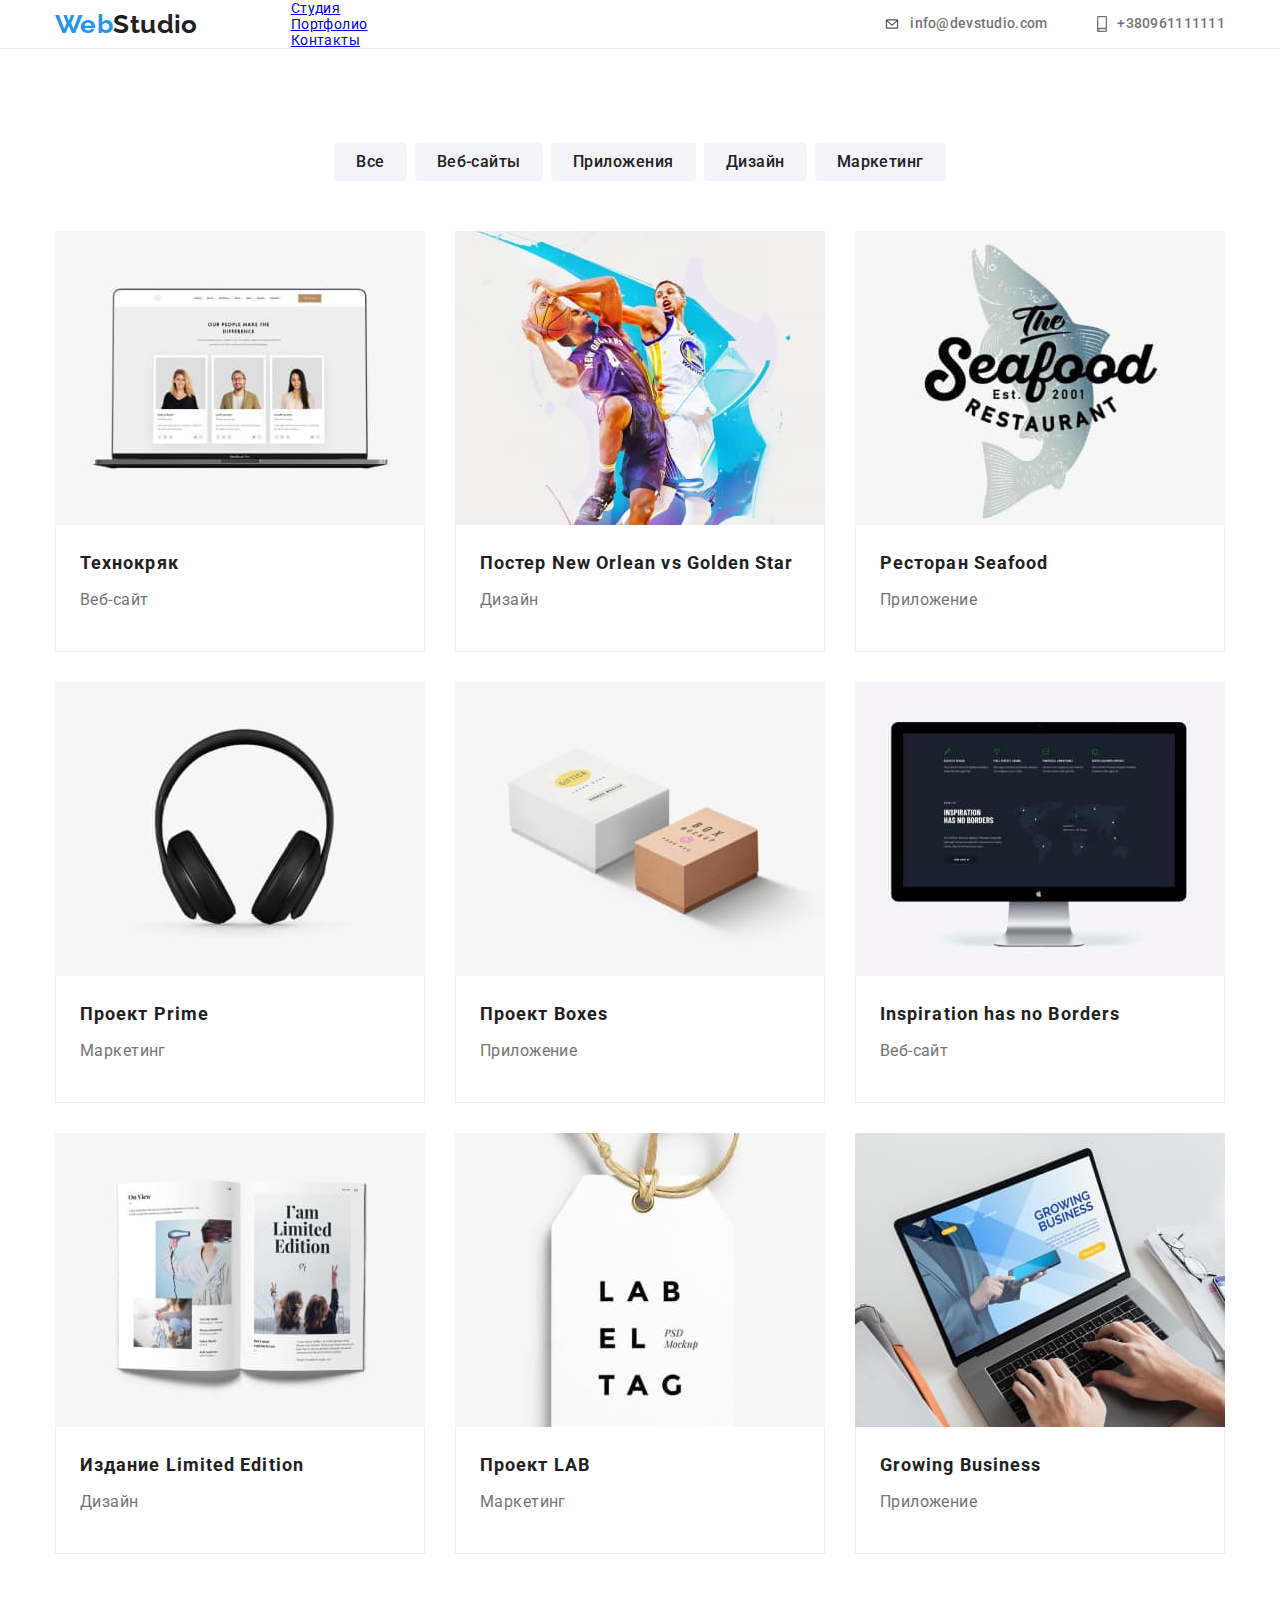
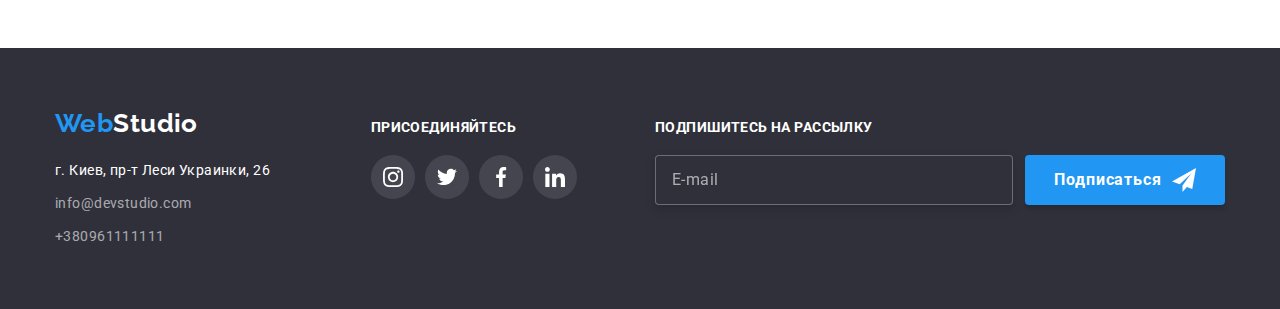
==== commit df671879: "хэдер доделать" ====
--- a/portfolio.html
+++ b/portfolio.html
@@ -435,7 +435,7 @@
       </section>
     </main>
 
-    <footer class="footer" id="contacts">
+    <!-- <footer class="footer" id="contacts">
       <div class="conteiner">
         <div class="footer-nav">
           <a class="logo logo__footer link" href="./index.html" lang="en">
@@ -538,6 +538,112 @@
           </form>
         </div>
       </div>
+    </footer>-->
+    <footer class="footer" id="contacts">
+      <div class="conteiner">
+        <div class="tablet-footer">
+          <div class="footer-nav">
+            <a class="logo logo__footer link" href="./index.html" lang="en">
+              <span class="logo__text">Web</span
+              ><span class="logo__text--white">Studio</span>
+            </a>
+            <address class="address">
+              <ul class="address__list">
+                <li class="address__item">
+                  <a
+                    class="address__text"
+                    href="https://goo.gl/maps/3yur5tBAN58PeFfx5"
+                    rel="noopener noreferrer"
+                    >г. Киев, пр-т Леси Украинки, 26
+                  </a>
+                </li>
+                <li class="address__item">
+                  <a class="address__link" href="mailto:info@devstudio.com"
+                    >info@devstudio.com</a
+                  >
+                </li>
+                <li class="address__item">
+                  <a class="address__link" href="tel:+380961111111"
+                    >+380961111111</a
+                  >
+                </li>
+              </ul>
+            </address>
+          </div>
+          <div class="join">
+            <h3 class="join__title">Присоединяйтесь</h3>
+            <ul class="social-icons">
+              <li class="social-icons__item">
+                <a
+                  href="https://www.instagram.com/"
+                  class="social-icons__link social-icons__link--footer"
+                  target="_blank"
+                  rel="noopener noreferrer"
+                >
+                  <svg class="social-icons__svg">
+                    <use href="./images/icons/icons.svg#icon-instagram"></use>
+                  </svg>
+                </a>
+              </li>
+              <li class="social-icons__item">
+                <a
+                  href="https://www.twitter.com/"
+                  class="social-icons__link social-icons__link--footer"
+                  target="_blank"
+                  rel="noopener noreferrer"
+                >
+                  <svg class="social-icons__svg">
+                    <use href="./images/icons/icons.svg#icon-twitter"></use>
+                  </svg>
+                </a>
+              </li>
+              <li class="social-icons__item">
+                <a
+                  href="https://www.facebook.com/ "
+                  class="social-icons__link social-icons__link--footer"
+                  target="_blank"
+                  rel="noopener noreferrer"
+                >
+                  <svg class="social-icons__svg">
+                    <use href="./images/icons/icons.svg#icon-facebook"></use>
+                  </svg>
+                </a>
+              </li>
+              <li class="social-icons__item">
+                <a
+                  href="https://www.linkedin.com/ "
+                  class="social-icons__link social-icons__link--footer"
+                  target="_blank"
+                  rel="noopener noreferrer"
+                >
+                  <svg class="social-icons__svg">
+                    <use href="./images/icons/icons.svg#icon-linkedin"></use>
+                  </svg>
+                </a>
+              </li>
+            </ul>
+          </div>
+        </div>
+        <div class="subscribe">
+          <h3 class="subscribe__title">Подпишитесь на рассылку</h3>
+          <form class="footer-form">
+            <label for="footer-email" class="footer-form__label"></label>
+            <input
+              type="email"
+              name="email"
+              placeholder="E-mail"
+              class="footer-form__input"
+              id="footer-email"
+            />
+            <button type="submit" class="footer-form__button">
+              Подписаться
+              <svg class="footer-form__icon" width="24px" height="24px">
+                <use href="./images/icons/icons.svg#icon-send"></use>
+              </svg>
+            </button>
+          </form>
+        </div>
+      </div>
     </footer>
   </body>
 </html>
--- a/css/main.min.css
+++ b/css/main.min.css
@@ -1,2 +1,2 @@
-:root{--primary-text-color: #212121;--hero-text-color: #ffffff;--accent-color: #2196f3;--logo-text-color: #000000;--secondary-text-color: #757575;--footer-contact-color: #ffffff99;--primary-bg-color: #ffffff;--secondary-bg-color: #f5f4fa;--footer-bg-color: #2f303a;--overlay-bg-color: rgba(33, 150, 243, 0.9);--primery-font-family: 'Roboto', sans-serif;--logo-font-family: 'Raleway', sans-serif;--header-border: #ececec;--portfolio-border: #eeeeee;--icon-color: #afb1b8;--backdrop-color: rgba(0, 0, 0, 0.2);--duration: 250ms;--timing-function: cubic-bezier(0.4, 0, 0.2, 1)}html{box-sizing:border-box}*,*::before,*::after{box-sizing:inherit}body{background-color:var(--primary-bg-color);color:var(--primary-text-color);font-family:var(--primery-font-family);font-style:normal;font-weight:normal;font-size:14px;letter-spacing:0.03em}h1,h2,h3,p{margin-top:0px}img{display:block;height:auto;max-width:100%}ul{padding:0;margin:0;list-style:none;text-decoration:none}.link{color:inherit;text-decoration:none}.list{list-style:none;padding:0;margin:0}.visually-hidden{position:absolute;width:1px;height:1px;margin:-1px;border:0;padding:0;white-space:nowrap;clip-path:inset(100%);clip:rect(0 0 0 0);overflow:hidden}.conteiner{margin-left:auto;margin-right:auto;margin-top:0;margin-bottom:0;padding-right:15px;padding-left:15px;width:100%}@media screen and (min-width: 480px){.conteiner{max-width:480px}}@media screen and (min-width: 768px){.conteiner{max-width:768px}}@media screen and (min-width: 1200px){.conteiner{max-width:1200px}}.page-header{padding-top:0px;border-bottom-width:1px;border-bottom-style:solid;border-bottom-color:var(--header-border)}.page-header .conteiner{display:flex;align-items:center;justify-content:flex-start}.logo,.logo-footer{font-family:var(--logo-font-family);text-decoration:none;font-size:26px;line-height:1.19;font-weight:700}.logo{display:inline-block;margin-right:93px}.logo__footer{margin:0px}.logo__text{color:var(--accent-color)}.logo__text--white{color:var(--hero-text-color)}.nav{margin-right:auto}.nav__list{display:inline-flex}.nav__link{display:block;padding-top:32px;padding-bottom:32px;color:var(--primary-text-color);font-weight:500;line-height:1.14;letter-spacing:0.02em;text-decoration:none;transition:color var(--duration) var(--timing-function)}.nav__item:not(:last-child){margin-right:50px}.nav__link:hover,.nav__link:focus{color:var(--accent-color)}.nav__link--current{color:var(--accent-color)}.nav__link{position:relative}.nav__link::after{position:absolute;content:'';width:100%;display:block;height:4px;bottom:-1px;background-color:var(--accent-color);border-radius:2px;opacity:0}.nav__link:hover::after,.nav__link:focus::after{opacity:1}.nav__link--current::after{opacity:1}.contacts{display:block}.contacts__list{display:inline-flex;font-style:inherit}.contacts__item+.contacts__item{margin-left:50px}.contacts__item:not(:last-child){margin:0px}.contacts__link{display:flex;align-items:center;color:var(--secondary-text-color);font-weight:500;line-height:1.14;letter-spacing:0.02em;text-decoration:none;transition:color var(--duration) var(--timing-function)}.contacts__icon{margin-right:10px;stroke:currentColor}.contacts__link:hover,.contacts__link:focus{color:var(--accent-color)}.hero{background-color:var(--footer-bg-color);max-width:1600px;padding-left:15px;padding-right:15px;margin-right:auto;margin-left:auto;background-image:linear-gradient(to top left, rgba(47,48,58,0.4), rgba(47,48,58,0.4)),url("../images/m-hero.jpg");background-repeat:no-repeat;background-position:center;background-size:cover;padding-top:118px;padding-bottom:118px}@media screen and (min-width: 768px){.hero{background-image:linear-gradient(to top left, rgba(47,48,58,0.4), rgba(47,48,58,0.4)),url("../images/t-hero.jpg")}}@media screen and (min-width: 1200px){.hero{padding-top:200px;padding-bottom:200px;background-image:linear-gradient(to top left, rgba(47,48,58,0.4), rgba(47,48,58,0.4)),url("../images/hero.jpg")}}.hero__content{margin:0 auto;width:100%;max-width:360px;text-align:center}@media screen and (min-width: 1200px){.hero__content{max-width:696px}}.hero__title{margin-bottom:30px;color:var(--hero-text-color);font-weight:900;font-size:26px;line-height:1.61;letter-spacing:0.06em;text-transform:uppercase}@media screen and (min-width: 1200px){.hero__title{font-size:44px;line-height:1.36}}.hero__button{margin-right:auto;margin-left:auto;min-width:200px;min-height:50px;padding:10px 32px;display:flex;align-items:center;border-radius:4px;border:none;font-style:inherit;font-weight:700;font-size:16px;line-height:1.87;letter-spacing:0.06em;color:var(--hero-text-color);background-color:var(--accent-color);box-shadow:0px 4px 4px rgba(0,0,0,0.15)}.section{padding-top:60px;padding-bottom:60px}@media screen and (min-width: 1200px){.section{padding-top:94px;padding-bottom:94px}}.work__title--stl,.team__title--stl,.clients__title--stl{margin-bottom:50px;text-align:center;font-weight:700;font-size:36px;line-height:1.17;letter-spacing:0.03em}.features__text--cl,.portfolio__text--cl{color:var(--secondary-text-color)}.features{display:block}.features__list{padding:0px;margin:0px;margin-bottom:-30px}@media screen and (min-width: 768px){.features__list{display:flex;flex-wrap:wrap;margin-left:-30px}}@media screen and (min-width: 1200px){.features__list{display:flex;flex-wrap:nowrap;margin-top:-30px;margin-left:-30px}}.features__list>.features__item{width:100%}@media screen and (min-width: 768px){.features__list>.features__item{flex-basis:calc((100% - 2 * 30px) / 2);margin-left:30px}}@media screen and (min-width: 1200px){.features__list>.features__item{flex-basis:calc((100% - 4 * 30px) / 4);margin-top:30px;margin-left:30px}}.features__title{text-align:center;margin-top:0;margin-bottom:10px;font-weight:700;font-size:14px;line-height:1.14;text-transform:uppercase}@media screen and (min-width: 768px){.features__title{text-align:left}}.features__icon{display:flex;justify-content:center;align-items:center;margin-bottom:30px;width:100%;height:120px;border:1px solid transparent;background-color:var(--secondary-bg-color);border-radius:4px}.features__item{margin-top:0;line-height:1.71}.work{padding-top:0px;display:none}@media screen and (min-width: 1200px){.work{display:block}}.work__list{display:flex;flex-wrap:wrap;margin-top:-30px;margin-left:-30px}.work__img{position:relative}.work__label{display:flex;align-items:center;justify-content:center;position:absolute;background-color:rgba(47,48,58,0.8);color:var(--hero-text-color);width:100%;bottom:0px;height:70px}.work__text{color:var(--hero-text-color);margin-bottom:0;font-weight:700}.work__list>.work__item{flex-basis:calc((100% - 3 * 30px) / 3);text-align:center;margin-top:30px;margin-left:30px}.team{background-color:var(--secondary-bg-color)}@media screen and (min-width: 768px){.team__list{display:flex;flex-wrap:wrap;margin-left:-30px}}@media screen and (min-width: 1200px){.team__list{display:flex;flex-wrap:nowrap;margin-top:-30px;margin-left:-30px}}.team__item{box-shadow:0px 1px 3px rgba(0,0,0,0.12),0px 1px 1px rgba(0,0,0,0.14),0px 2px 1px rgba(0,0,0,0.2);border-radius:0px 0px 4px 4px;width:100%}@media screen and (min-width: 768px){.team__item{flex-basis:calc((100% - 2 * 30px) / 2);margin-top:30px;margin-left:30px}}@media screen and (min-width: 1200px){.team__item{flex-basis:calc((100% - 4 * 30px) / 4);margin-top:30px;margin-left:30px}}.team__foto{width:100%}@media screen and (min-width: 1200px){.team__foto{margin-top:0}}.team__content{padding-top:30px;padding-bottom:30px;text-align:center;background-color:var(--hero-text-color)}.team__name{margin-top:0;margin-bottom:10px;font-weight:500;font-size:16px;line-height:1.19}.team__position{margin-bottom:0;font-size:16px;line-height:1.19;color:var(--secondary-text-color)}.social-icons{display:inline-flex;justify-content:center}.social-icons__item:not(:last-child){margin-right:10px}.social-icons__link{margin-top:16px;display:flex;align-items:center;justify-content:center;width:44px;height:44px;border-radius:50%;background-color:var(--primary-bg-color);color:var(--icon-color);transition:background-color var(--duration) var(--timing-function),color var(--duration) var(--timing-function)}.social-icons__link:hover,.social-icons__link:focus,.social-icons__link--footer:hover,.social-icons__link--footer:focus{background-color:var(--accent-color)}.footer .social-icons{display:inline-flex;justify-content:center}.social-icons__svg{width:20px;height:20px;fill:currentColor}.social-icons__link:hover .social-icons__svg,.social-icons__link:focus .social-icons__svg{fill:var(--hero-text-color)}.social-icons__link--footer{background-color:rgba(255,255,255,0.1);color:var(--hero-text-color);margin-top:0px}.clients{display:block}@media screen and (min-width: 480px){.clients__list{display:flex;flex-wrap:wrap;margin-left:-30px;margin-top:-30px}}@media screen and (min-width: 768px){.clients__list{display:flex;flex-wrap:wrap;margin-left:-30px;margin-top:-30px}}@media screen and (min-width: 1200px){.clients__list{display:inline-flex;flex-wrap:nowrap;margin-top:-30px;margin-left:-30px}}.clients__item{width:100%}@media screen and (min-width: 320px){.clients__item{flex-basis:calc((100% - 2 * 30px) / 2);margin-top:30px;margin-left:30px}}@media screen and (min-width: 768px){.clients__item{flex-basis:calc((100% - 3 * 30px) / 3);margin-top:30px;margin-left:30px}}@media screen and (min-width: 1200px){.clients__item{flex-basis:calc((100% - 6 * 30px) / 6);margin-top:30px;margin-left:30px}}.clients__link{display:flex;justify-content:center;align-items:center;width:210px;height:92px;border:1px solid var(--icon-color);box-sizing:border-box;border-radius:4px;color:var(--icon-color);transition-property:color border-color;transition-duration:var(--duration);transition-timing-function:var(--timing-function)}@media screen and (min-width: 768px){.clients__link{width:226px}}@media screen and (min-width: 1200px){.clients__link{width:170px}}.clients__link:hover,.clients__link:focus{border:1px solid var(--accent-color);color:var(--accent-color)}.clients__icon{width:106px;height:60px;fill:currentColor}@media screen and (max-width: 767px){.footer .conteiner{text-align:center}}@media screen and (min-width: 768px){.footer .conteiner{display:flex;justify-content:space-around;flex-wrap:wrap}}@media screen and (min-width: 1200px){.footer .conteiner{display:flex;align-items:baseline;flex-wrap:nowrap}}.footer{background-color:var(--footer-bg-color);padding-top:60px;padding-bottom:60px}.footer-nav{width:100%;margin-bottom:60px;text-align:center}@media screen and (min-width: 768px){.footer-nav{margin-left:0}}@media screen and (min-width: 1200px){.footer-nav{text-align:left;margin-bottom:0}}@media screen and (max-width: 480px){.tablet-footer{margin-bottom:60px}}@media screen and (min-width: 480px){.tablet-footer{margin-bottom:60px}}@media screen and (min-width: 768px){.tablet-footer{display:inline-flex;margin-left:auto;margin-right:auto;margin-bottom:0;align-items:baseline;justify-content:space-between}}@media screen and (min-width: 1200px){.tablet-footer{margin-left:0;margin-right:0}}.address{margin:20px 0px 0px}.address__item{margin-top:9px}.address__list{font-style:normal;line-height:1.71}.address__text{text-decoration:none;color:var(--hero-text-color)}.address__link{text-decoration:none;color:var(--footer-contact-color);transition:color var(--duration) var(--timing-function)}.address__link:hover,.address__link:focus,.address__text:hover,.address__text:focus{color:var(--accent-color)}.join{justify-content:center;align-content:center}@media screen and (min-width: 768px){.join{margin-left:165px;justify-content:center;align-content:center;text-align:center}}@media screen and (min-width: 1200px){.join{text-align:center;width:calc(100% / 12 * 3);text-align:left;margin-left:0}}.join__title{color:var(--hero-text-color);margin-bottom:20px;text-transform:uppercase;font-size:14px}@media screen and (min-width: 768px){.join__title{text-align:center}}.subscribe{margin-left:0;text-align:center}@media screen and (max-width: 480px){.subscribe{width:100%}}@media screen and (min-width: 1200px){.subscribe{margin-left:auto;text-align:left}}.subscribe__title{color:var(--hero-text-color);margin-bottom:20px;text-transform:uppercase;font-size:14px}.footer-form{display:block}@media screen and (min-width: 1200px){.footer-form{display:flex}}.footer-form__input{width:100%;height:50px;margin-right:12px;padding:15px 16px;border:1px solid rgba(255,255,255,0.3);filter:drop-shadow(0px 4px 4px rgba(0,0,0,0.15));border-radius:4px;color:var(--primary-bg-color);background-color:var(--footer-bg-color)}@media screen and (min-width: 768px){.footer-form__input{width:358px}}@media screen and (min-width: 1200px){.footer-form__input{width:358px}}.footer-form__input::placeholder{display:flex;align-items:center;font-weight:400;font-size:16px;line-height:1.25;letter-spacing:0.03em;color:rgba(255,255,255,0.6)}.footer-form__button{margin-top:20px;position:relative;justify-content:center;align-items:center;padding-top:10px;padding-bottom:10px;width:200px;height:50px;color:var(--hero-text-color);background-color:var(--accent-color);border-color:var(--accent-color);box-shadow:0px 4px 4px rgba(0,0,0,0.15);border-radius:4px;border:none;font-weight:700;font-size:16px;line-height:1.87;letter-spacing:0.06em;cursor:pointer;transition:background-color var(--duration) var(--timing-function)}@media screen and (min-width: 480px){.footer-form__button{display:block;margin-left:auto;margin-right:auto}}@media screen and (min-width: 1200px){.footer-form__button{display:flex;margin-top:0}}.footer-form__button:hover{background-color:var(--accent-color)}.footer-form__icon{margin-left:10px;top:13px;bottom:13px;fill:var(--primary-bg-color)}.filter{margin-top:0;margin-bottom:50px;text-align:center}.filter__button{padding:6px 22px;color:var(--primary-text-color);border:0px;background-color:var(--secondary-bg-color);cursor:pointer;font-family:inherit;font-weight:500;font-size:16px;line-height:1.62;text-align:center;letter-spacing:0.03em;border-radius:4px;transition:background-color var(--duration) var(--timing-function),color var(--duration) var(--timing-function),box-shadow var(--duration) var(--timing-function)}.filter__button:hover,.filter__button:focus{color:var(--hero-text-color);background-color:var(--accent-color);box-shadow:0px 3px 1px rgba(0,0,0,0.1),0px 1px 2px rgba(0,0,0,0.08),0px 2px 2px rgba(0,0,0,0.12)}.filter__list{display:inline-flex;margin-right:auto;margin-left:auto}.filter__list .button{display:block}.filter__item:not(:last-child){margin-right:8px}.portfolio{display:block}.portfolio__list{padding:0px;margin:0px;list-style:none}@media screen and (min-width: 768px){.portfolio__list{display:flex;flex-wrap:wrap}}@media screen and (min-width: 768px){.portfolio__list{margin-left:-30px;margin-top:-30px}}.portfolio__item{width:100%}@media screen and (min-width: 480px){.portfolio__item{width:100%}}@media screen and (min-width: 768px){.portfolio__item{flex-basis:calc((100% - 2 * 30px) / 2);margin-left:30px;margin-top:30px}}@media screen and (min-width: 1200px){.portfolio__item{flex-basis:calc((100% - 3 * 30px) / 3);margin-left:30px;margin-top:30px}}@media screen and (max-width: 767px){.portfolio__item:not(:last-child){margin-bottom:30px}}.portfolio__link{display:block;transition:box-shadow var(--duration) var(--timing-function);text-decoration:none}.portfolio__link:hover,.portfolio__link:focus{border:1px solid var(--portfolio-border);box-shadow:0px 1px 1px rgba(0,0,0,0.12),0px 4px 4px rgba(0,0,0,0.06),1px 4px 6px rgba(0,0,0,0.16)}.portfolio__content{padding:20px 0 20px 24px;background:var(--primary-bg-color);border-right:1px solid var(--portfolio-border);border-bottom:1px solid var(--portfolio-border);border-left:1px solid var(--portfolio-border);text-decoration:none}.portfolio__title{color:var(--primary-text-color);margin-bottom:4px;font-weight:700;font-size:18px;line-height:2;letter-spacing:0.06em}.portfolio__text--cl{font-size:16px;line-height:1.87}.box{position:relative;width:100%;height:100%;margin-left:auto;margin-right:auto;overflow:hidden}.box:hover .overlay{transform:translatey(0)}.overlay{position:absolute;top:0;bottom:0;width:100%;height:100%;background-color:var(--overlay-bg-color);transform:translatey(100%);transition:transform var(--duration) var(--timing-function)}.overlay>p{color:var(--hero-text-color);margin:0;padding-top:63px;padding-right:24px;padding-bottom:63px;padding-left:24px;font-size:18px;line-height:1.56}.backdrop{position:fixed;top:0;left:0;width:100%;height:100%;background-color:var(--backdrop-color);z-index:2;opacity:1;transition:opacity var(--duration) var(--timing-function)}.is-hidden{opacity:0;visibility:hidden;pointer-events:none}.backdrop.is-hidden .modal{transform:translate(-50%, -50%) scale(0.5)}.modal{position:absolute;width:450px;height:609px;top:50%;left:50%;transform:translate(-50%, -50%) scale(1);background-color:var(--primary-bg-color);box-shadow:0px 1px 3px rgba(0,0,0,0.12),0px 1px 1px rgba(0,0,0,0.14),0px 2px 1px rgba(0,0,0,0.2);border-radius:4px;transition:transform var(--duration) var(--timing-function),visibility var(--duration) var(--timing-function)}@media screen and (min-width: 1200px){.modal{width:528px;height:581px}}.modal__button{position:absolute;display:inline-block;width:30px;height:30px;top:8px;right:8px;display:inline-flex;align-items:center;border:1px solid rgba(0,0,0,0.1);border-radius:50%;background-color:var(--primary-bg-color);transition:color var(--duration) var(--timing-function);cursor:pointer}.modal__button:hover,.modal__button:focus{fill:var(--accent-color)}.form__group{display:flex;flex-direction:column;padding-left:40px;padding-right:40px}@media screen and (min-width: 1200px){.form__group{width:528px;height:581px}}@media screen and (max-width: 768px){.form__group{width:450px;height:609px}}.form__title{margin-bottom:12px;padding-top:40px;font-weight:700;font-size:20px;line-height:1.5;text-align:center;color:var(--primary-text-color)}@media screen and (min-width: 1200px){.form__title{font-size:20px;line-height:1.15}}.form__item{position:relative;display:flex;flex-direction:column;margin-bottom:10px}.form__label{margin-bottom:4px;font-weight:400;font-size:12px;line-height:1.17;letter-spacing:0.01em;color:var(--secondary-text-color);text-align:left}.form__input{height:40px;padding-left:42px;padding-right:12px;border:1px solid rgba(33,33,33,0.2);box-sizing:border-box;border-radius:4px;transition:border-color var(--duration) var(--timing-function),fill var(--duration) var(--timing-function)}@media screen and (min-width: 1200px){.form__input{width:448px;height:40px}}@media screen and (max-width: 1200px){.form__input{width:370px;height:40px}}.form__input:hover,.form__input:focus{border-color:var(--accent-color);cursor:pointer;outline:none}.form__input:hover+.modal__icon,.form__input:focus+.modal__icon{fill:var(--accent-color)}.modal__icon{position:absolute;top:50%;left:12px;transition:fill var(--duration) var(--timing-function)}.form__input--comment{padding:12px 16px;margin-bottom:20px;height:120px;resize:none;border:1px solid rgba(33,33,33,0.2);box-sizing:border-box;border-radius:4px}.form__input--comment:hover,.form__input--comment:focus{border-color:var(--accent-color);cursor:pointer;outline:none}.form__input--comment::placeholder{font-family:Roboto;font-weight:400;font-size:12px;line-height:1.17;letter-spacing:0.01em;color:rgba(117,117,117,0.5)}.form-checkbox__field{display:flex;align-items:center;flex-direction:row;position:relative;justify-content:center}.form-checkbox__label{display:flex;align-items:center;font-size:12px;line-height:1.17;color:var(--primery-text-color);text-align:center}@media screen and (min-width: 1200px){.form-checkbox__label{font-size:14px;line-height:1.71}}.conditions{color:var(--accent-color);margin-left:5px}.form-checkbox__input{position:absolute;appearance:none;-webkit-appearance:none;-moz-appearance:none}.form-checkbox__label::before{content:"";width:16px;height:16px;border:2px solid #212121;border-radius:3px;margin-right:8px;display:inline-block;transition:background-color var(--duration) var(--timing-function)}.form-checkbox__input:checked+.form-checkbox__label::before{background-color:var(--accent-color);border-color:var(--accent-color);background-image:url(../images/icons/check.svg);background-position:center;background-repeat:no-repeat;background-size:contain;transition:background-color var(--duration) var(--timing-function)}.form-checkbox__input:focus-within ~ .form-checkbox__label::before{border:1px solid #2196f3;outline:none;transition:border-color var(--duration) var(--timing-function)}.form__button-thumb{text-align:center}.form__btn-submit{display:inline-block;width:200px;height:50px;padding:10px 55px;margin-top:30px;margin-bottom:40px;color:var(--hero-text-color);background-color:var(--accent-color);border-color:var(--accent-color);font-weight:700;font-size:16px;line-height:1.87;letter-spacing:0.06em;cursor:pointer;border:none;border-radius:4px;box-shadow:0px 4px 4px rgba(0,0,0,0.15);transition:background-color var(--duration) var(--timing-function)}.form__btn-submit:hover{background-color:var(--accent-color)}
+:root{--primary-text-color: #212121;--hero-text-color: #ffffff;--accent-color: #2196f3;--logo-text-color: #000000;--secondary-text-color: #757575;--footer-contact-color: #ffffff99;--primary-bg-color: #ffffff;--secondary-bg-color: #f5f4fa;--footer-bg-color: #2f303a;--overlay-bg-color: rgba(33, 150, 243, 0.9);--primery-font-family: 'Roboto', sans-serif;--logo-font-family: 'Raleway', sans-serif;--header-border: #ececec;--portfolio-border: #eeeeee;--icon-color: #afb1b8;--backdrop-color: rgba(0, 0, 0, 0.2);--duration: 250ms;--timing-function: cubic-bezier(0.4, 0, 0.2, 1)}html{box-sizing:border-box}*,*::before,*::after{box-sizing:inherit}body{background-color:var(--primary-bg-color);color:var(--primary-text-color);font-family:var(--primery-font-family);font-style:normal;font-weight:normal;font-size:14px;letter-spacing:0.03em}h1,h2,h3,p{margin-top:0px}img{display:block;height:auto;max-width:100%}ul{padding:0;margin:0;list-style:none;text-decoration:none}.link{color:inherit;text-decoration:none}.list{list-style:none;padding:0;margin:0}.visually-hidden{position:absolute;width:1px;height:1px;margin:-1px;border:0;padding:0;white-space:nowrap;clip-path:inset(100%);clip:rect(0 0 0 0);overflow:hidden}.conteiner{margin-left:auto;margin-right:auto;margin-top:0;margin-bottom:0;padding-right:15px;padding-left:15px;width:100%}@media screen and (min-width: 320px){.conteiner{max-width:320px}}@media screen and (min-width: 480px){.conteiner{max-width:480px}}@media screen and (min-width: 768px){.conteiner{max-width:768px}}@media screen and (min-width: 1200px){.conteiner{max-width:1200px}}.page-header{padding-top:0px;border-bottom-width:1px;border-bottom-style:solid;border-bottom-color:var(--header-border)}@media screen and (min-width: 320px){.page-header .conteiner{display:flex;align-items:center}}.logo,.logo-footer{font-family:var(--logo-font-family);text-decoration:none;font-size:26px;line-height:1.19;font-weight:700}.logo{display:inline-block;margin-right:93px}.logo__footer{margin:0px}.logo__text{color:var(--accent-color)}.logo__text--white{color:var(--hero-text-color)}.nav{margin-right:auto;display:flex;align-items:center;justify-content:space-between}.mobile-menu{position:absolute;background-color:var(--primary-bg-color);box-shadow:0px 4px 8px rgba(0,0,0,0.04),0px 2px 4px rgba(0,0,0,0.08),0px 1px 3px rgba(0,0,0,0.16);top:0;width:100vw;height:100vh;padding:48px 0}.mobile-menu .conteiner{position:relative;display:block;align-items:center;height:100%}.mobile-menu.is-hidden{opacity:0;pointer-events:none}.mobile-menu__list{margin-bottom:-30px}.mobile-menu__list li{margin-bottom:30px}.mobile-menu__link{font-weight:500;font-size:40px;line-height:1.18;letter-spacing:0.02em;text-decoration:none;color:var(--primary-text-color);transition:color var(--duration) var(--timing-function)}.mobile-menu__link:hover,.mobile-menu__link:focus{color:var(--accent-color)}.mobile-menu__link--current{color:var(--accent-color)}.mobile-contacts__list li{margin-bottom:64px}.mail-contact__link{font-weight:500;font-size:34px;line-height:1.18;letter-spacing:0.02em;color:var(--secondary-text-color);transition:color var(--duration) var(--timing-function)}.phone-contact__link{font-weight:500;font-size:24px;line-height:1.17;letter-spacing:0.02em;color:var(--secondary-text-color)}.mail-contact__link:hover,.mail-contact__link:focus{color:var(--accent-color)}.mobile-social__list{display:flex}.mobile-social__list li a{font-weight:500;font-size:18px;line-height:1.22;letter-spacing:0.02em;color:var(--accent-color);text-decoration:none}.mobile-social__items{display:flex}.vertical{margin-left:5px;margin-right:5px;margin-top:8px;width:22px;height:0px;border:1px solid rgba(33,33,33,0.2);transform:rotate(90deg)}.mobile-open-button:hover,.mobile-open-button:focus{fill:var(--accent-color)}.mobile-bottom{position:absolute;bottom:0}.mobile-close-button{position:absolute;display:inline-block;display:inline-flex;align-items:center;right:20px;top:-15px;background-color:var(--primary-bg-color);transition:color var(--duration) var(--timing-function);cursor:pointer}.mobile-close-button:hover,.mobile-close-button:focus{fill:var(--accent-color)}.mobile-close{position:absolute;right:15px;top:-20px;border:0}.contacts{display:block}.contacts__list{display:inline-flex;font-style:inherit}.contacts__item+.contacts__item{margin-left:50px}.contacts__item:not(:last-child){margin:0px}.contacts__link{display:flex;align-items:center;color:var(--secondary-text-color);font-weight:500;line-height:1.14;letter-spacing:0.02em;text-decoration:none;transition:color var(--duration) var(--timing-function)}.contacts__icon{margin-right:10px;stroke:currentColor}.contacts__link:hover,.contacts__link:focus{color:var(--accent-color)}.hero{background-color:var(--footer-bg-color);max-width:1600px;padding-left:15px;padding-right:15px;margin-right:auto;margin-left:auto;background-image:linear-gradient(to top left, rgba(47,48,58,0.4), rgba(47,48,58,0.4)),url("../images/m-hero.jpg");background-repeat:no-repeat;background-position:center;background-size:cover;padding-top:118px;padding-bottom:118px}@media screen and (min-width: 768px){.hero{background-image:linear-gradient(to top left, rgba(47,48,58,0.4), rgba(47,48,58,0.4)),url("../images/t-hero.jpg")}}@media screen and (min-width: 1200px){.hero{padding-top:200px;padding-bottom:200px;background-image:linear-gradient(to top left, rgba(47,48,58,0.4), rgba(47,48,58,0.4)),url("../images/hero.jpg")}}.hero__content{margin:0 auto;width:100%;max-width:360px;text-align:center}@media screen and (min-width: 1200px){.hero__content{max-width:696px}}.hero__title{margin-bottom:30px;color:var(--hero-text-color);font-weight:900;font-size:26px;line-height:1.61;letter-spacing:0.06em;text-transform:uppercase}@media screen and (min-width: 1200px){.hero__title{font-size:44px;line-height:1.36}}.hero__button{margin-right:auto;margin-left:auto;min-width:200px;min-height:50px;padding:10px 32px;display:flex;align-items:center;border-radius:4px;border:none;font-style:inherit;font-weight:700;font-size:16px;line-height:1.87;letter-spacing:0.06em;color:var(--hero-text-color);background-color:var(--accent-color);box-shadow:0px 4px 4px rgba(0,0,0,0.15)}.section{padding-top:60px;padding-bottom:60px}@media screen and (min-width: 1200px){.section{padding-top:94px;padding-bottom:94px}}.work__title--stl,.team__title--stl,.clients__title--stl{margin-bottom:50px;text-align:center;font-weight:700;font-size:36px;line-height:1.17;letter-spacing:0.03em}.features__text--cl,.portfolio__text--cl{color:var(--secondary-text-color)}.features{display:block}.features__list{padding:0px;margin:0px;margin-bottom:-30px}@media screen and (min-width: 768px){.features__list{display:flex;flex-wrap:wrap;margin-left:-30px}}@media screen and (min-width: 1200px){.features__list{display:flex;flex-wrap:nowrap;margin-top:-30px;margin-left:-30px}}.features__list>.features__item{width:100%}@media screen and (min-width: 768px){.features__list>.features__item{flex-basis:calc((100% - 2 * 30px) / 2);margin-left:30px}}@media screen and (min-width: 1200px){.features__list>.features__item{flex-basis:calc((100% - 4 * 30px) / 4);margin-top:30px;margin-left:30px}}.features__title{text-align:center;margin-top:0;margin-bottom:10px;font-weight:700;font-size:14px;line-height:1.14;text-transform:uppercase}@media screen and (min-width: 768px){.features__title{text-align:left}}.features__icon{display:flex;justify-content:center;align-items:center;margin-bottom:30px;width:100%;height:120px;border:1px solid transparent;background-color:var(--secondary-bg-color);border-radius:4px}.features__item{margin-top:0;line-height:1.71}.work{padding-top:0px;display:none}@media screen and (min-width: 1200px){.work{display:block}}.work__list{display:flex;flex-wrap:wrap;margin-top:-30px;margin-left:-30px}.work__img{position:relative}.work__label{display:flex;align-items:center;justify-content:center;position:absolute;background-color:rgba(47,48,58,0.8);color:var(--hero-text-color);width:100%;bottom:0px;height:70px}.work__text{color:var(--hero-text-color);margin-bottom:0;font-weight:700}.work__list>.work__item{flex-basis:calc((100% - 3 * 30px) / 3);text-align:center;margin-top:30px;margin-left:30px}.team{background-color:var(--secondary-bg-color)}@media screen and (min-width: 768px){.team__list{display:flex;flex-wrap:wrap;margin-left:-30px}}@media screen and (min-width: 1200px){.team__list{display:flex;flex-wrap:nowrap;margin-top:-30px;margin-left:-30px}}.team__item{box-shadow:0px 1px 3px rgba(0,0,0,0.12),0px 1px 1px rgba(0,0,0,0.14),0px 2px 1px rgba(0,0,0,0.2);border-radius:0px 0px 4px 4px;width:100%}@media screen and (min-width: 768px){.team__item{flex-basis:calc((100% - 2 * 30px) / 2);margin-top:30px;margin-left:30px}}@media screen and (min-width: 1200px){.team__item{flex-basis:calc((100% - 4 * 30px) / 4);margin-top:30px;margin-left:30px}}.team__foto{width:100%}@media screen and (min-width: 1200px){.team__foto{margin-top:0}}.team__content{padding-top:30px;padding-bottom:30px;text-align:center;background-color:var(--hero-text-color)}.team__name{margin-top:0;margin-bottom:10px;font-weight:500;font-size:16px;line-height:1.19}.team__position{margin-bottom:0;font-size:16px;line-height:1.19;color:var(--secondary-text-color)}.social-icons{display:inline-flex;justify-content:center}.social-icons__item:not(:last-child){margin-right:10px}.social-icons__link{margin-top:16px;display:flex;align-items:center;justify-content:center;width:44px;height:44px;border-radius:50%;background-color:var(--primary-bg-color);color:var(--icon-color);transition:background-color var(--duration) var(--timing-function),color var(--duration) var(--timing-function)}.social-icons__link:hover,.social-icons__link:focus,.social-icons__link--footer:hover,.social-icons__link--footer:focus{background-color:var(--accent-color)}.footer .social-icons{display:inline-flex;justify-content:center}.social-icons__svg{width:20px;height:20px;fill:currentColor}.social-icons__link:hover .social-icons__svg,.social-icons__link:focus .social-icons__svg{fill:var(--hero-text-color)}.social-icons__link--footer{background-color:rgba(255,255,255,0.1);color:var(--hero-text-color);margin-top:0px}.clients{display:block}@media screen and (min-width: 480px){.clients__list{display:flex;flex-wrap:wrap;margin-left:-30px;margin-top:-30px}}@media screen and (min-width: 768px){.clients__list{display:flex;flex-wrap:wrap;margin-left:-30px;margin-top:-30px}}@media screen and (min-width: 1200px){.clients__list{display:inline-flex;flex-wrap:nowrap;margin-top:-30px;margin-left:-30px}}.clients__item{width:100%}@media screen and (min-width: 320px){.clients__item{flex-basis:calc((100% - 2 * 30px) / 2);margin-top:30px;margin-left:30px}}@media screen and (min-width: 768px){.clients__item{flex-basis:calc((100% - 3 * 30px) / 3);margin-top:30px;margin-left:30px}}@media screen and (min-width: 1200px){.clients__item{flex-basis:calc((100% - 6 * 30px) / 6);margin-top:30px;margin-left:30px}}.clients__link{display:flex;justify-content:center;align-items:center;width:210px;height:92px;border:1px solid var(--icon-color);box-sizing:border-box;border-radius:4px;color:var(--icon-color);transition-property:color border-color;transition-duration:var(--duration);transition-timing-function:var(--timing-function)}@media screen and (min-width: 768px){.clients__link{width:226px}}@media screen and (min-width: 1200px){.clients__link{width:170px}}.clients__link:hover,.clients__link:focus{border:1px solid var(--accent-color);color:var(--accent-color)}.clients__icon{width:106px;height:60px;fill:currentColor}@media screen and (max-width: 767px){.footer .conteiner{text-align:center}}@media screen and (min-width: 768px){.footer .conteiner{display:flex;justify-content:space-around;flex-wrap:wrap}}@media screen and (min-width: 1200px){.footer .conteiner{display:flex;align-items:baseline;flex-wrap:nowrap}}.footer{background-color:var(--footer-bg-color);padding-top:60px;padding-bottom:60px}.footer-nav{width:100%;margin-bottom:60px;text-align:center}@media screen and (min-width: 768px){.footer-nav{margin-left:0}}@media screen and (min-width: 1200px){.footer-nav{text-align:left;margin-bottom:0}}@media screen and (max-width: 480px){.tablet-footer{margin-bottom:60px}}@media screen and (min-width: 480px){.tablet-footer{margin-bottom:60px}}@media screen and (min-width: 768px){.tablet-footer{display:inline-flex;margin-left:auto;margin-right:auto;margin-bottom:0;align-items:baseline;justify-content:space-between}}@media screen and (min-width: 1200px){.tablet-footer{margin-left:0;margin-right:0}}.address{margin:20px 0px 0px}.address__item{margin-top:9px}.address__list{font-style:normal;line-height:1.71}.address__text{text-decoration:none;color:var(--hero-text-color)}.address__link{text-decoration:none;color:var(--footer-contact-color);transition:color var(--duration) var(--timing-function)}.address__link:hover,.address__link:focus,.address__text:hover,.address__text:focus{color:var(--accent-color)}.join{justify-content:center;align-content:center}@media screen and (min-width: 768px){.join{margin-left:165px;justify-content:center;align-content:center;text-align:center}}@media screen and (min-width: 1200px){.join{text-align:center;width:calc(100% / 12 * 3);text-align:left;margin-left:0}}.join__title{color:var(--hero-text-color);margin-bottom:20px;text-transform:uppercase;font-size:14px}@media screen and (min-width: 768px){.join__title{text-align:center}}.subscribe{margin-left:0;text-align:center}@media screen and (max-width: 480px){.subscribe{width:100%}}@media screen and (min-width: 1200px){.subscribe{margin-left:auto;text-align:left}}.subscribe__title{color:var(--hero-text-color);margin-bottom:20px;text-transform:uppercase;font-size:14px}.footer-form{display:block}@media screen and (min-width: 1200px){.footer-form{display:flex}}.footer-form__input{width:100%;height:50px;margin-right:12px;padding:15px 16px;border:1px solid rgba(255,255,255,0.3);filter:drop-shadow(0px 4px 4px rgba(0,0,0,0.15));border-radius:4px;color:var(--primary-bg-color);background-color:var(--footer-bg-color)}@media screen and (min-width: 768px){.footer-form__input{width:358px}}@media screen and (min-width: 1200px){.footer-form__input{width:358px}}.footer-form__input::placeholder{display:flex;align-items:center;font-weight:400;font-size:16px;line-height:1.25;letter-spacing:0.03em;color:rgba(255,255,255,0.6)}.footer-form__button{margin-top:20px;position:relative;justify-content:center;align-items:center;padding-top:10px;padding-bottom:10px;width:200px;height:50px;color:var(--hero-text-color);background-color:var(--accent-color);border-color:var(--accent-color);box-shadow:0px 4px 4px rgba(0,0,0,0.15);border-radius:4px;border:none;font-weight:700;font-size:16px;line-height:1.87;letter-spacing:0.06em;cursor:pointer;transition:background-color var(--duration) var(--timing-function)}@media screen and (min-width: 480px){.footer-form__button{display:block;margin-left:auto;margin-right:auto}}@media screen and (min-width: 1200px){.footer-form__button{display:flex;margin-top:0}}.footer-form__button:hover{background-color:var(--accent-color)}.footer-form__icon{margin-left:10px;top:13px;bottom:13px;fill:var(--primary-bg-color)}.filter{margin-top:0;margin-bottom:50px;text-align:center}.filter__button{padding:6px 22px;color:var(--primary-text-color);border:0px;background-color:var(--secondary-bg-color);cursor:pointer;font-family:inherit;font-weight:500;font-size:16px;line-height:1.62;text-align:center;letter-spacing:0.03em;border-radius:4px;transition:background-color var(--duration) var(--timing-function),color var(--duration) var(--timing-function),box-shadow var(--duration) var(--timing-function)}.filter__button:hover,.filter__button:focus{color:var(--hero-text-color);background-color:var(--accent-color);box-shadow:0px 3px 1px rgba(0,0,0,0.1),0px 1px 2px rgba(0,0,0,0.08),0px 2px 2px rgba(0,0,0,0.12)}.filter__list{display:inline-flex;margin-right:auto;margin-left:auto}.filter__list .button{display:block}.filter__item:not(:last-child){margin-right:8px}.portfolio{display:block}.portfolio__list{padding:0px;margin:0px;list-style:none}@media screen and (min-width: 768px){.portfolio__list{display:flex;flex-wrap:wrap}}@media screen and (min-width: 768px){.portfolio__list{margin-left:-30px;margin-top:-30px}}.portfolio__item{width:100%}@media screen and (min-width: 480px){.portfolio__item{width:100%}}@media screen and (min-width: 768px){.portfolio__item{flex-basis:calc((100% - 2 * 30px) / 2);margin-left:30px;margin-top:30px}}@media screen and (min-width: 1200px){.portfolio__item{flex-basis:calc((100% - 3 * 30px) / 3);margin-left:30px;margin-top:30px}}@media screen and (max-width: 767px){.portfolio__item:not(:last-child){margin-bottom:30px}}.portfolio__link{display:block;transition:box-shadow var(--duration) var(--timing-function);text-decoration:none}.portfolio__link:hover,.portfolio__link:focus{border:1px solid var(--portfolio-border);box-shadow:0px 1px 1px rgba(0,0,0,0.12),0px 4px 4px rgba(0,0,0,0.06),1px 4px 6px rgba(0,0,0,0.16)}.portfolio__content{padding:20px 0 20px 24px;background:var(--primary-bg-color);border-right:1px solid var(--portfolio-border);border-bottom:1px solid var(--portfolio-border);border-left:1px solid var(--portfolio-border);text-decoration:none}.portfolio__title{color:var(--primary-text-color);margin-bottom:4px;font-weight:700;font-size:18px;line-height:2;letter-spacing:0.06em}.portfolio__text--cl{font-size:16px;line-height:1.87}.box{position:relative;width:100%;height:100%;margin-left:auto;margin-right:auto;overflow:hidden}.box:hover .overlay{transform:translatey(0)}.overlay{position:absolute;top:0;bottom:0;width:100%;height:100%;background-color:var(--overlay-bg-color);transform:translatey(100%);transition:transform var(--duration) var(--timing-function)}.overlay>p{color:var(--hero-text-color);margin:0;padding-top:63px;padding-right:24px;padding-bottom:63px;padding-left:24px;font-size:18px;line-height:1.56}.backdrop{position:fixed;top:0;left:0;width:100%;height:100%;background-color:var(--backdrop-color);z-index:2;opacity:1;transition:opacity var(--duration) var(--timing-function)}.is-hidden{opacity:0;visibility:hidden;pointer-events:none}.backdrop.is-hidden .modal{transform:translate(-50%, -50%) scale(0.5)}.modal{position:absolute;width:450px;height:609px;top:50%;left:50%;transform:translate(-50%, -50%) scale(1);background-color:var(--primary-bg-color);box-shadow:0px 1px 3px rgba(0,0,0,0.12),0px 1px 1px rgba(0,0,0,0.14),0px 2px 1px rgba(0,0,0,0.2);border-radius:4px;transition:transform var(--duration) var(--timing-function),visibility var(--duration) var(--timing-function)}@media screen and (min-width: 1200px){.modal{width:528px;height:581px}}.modal__button{position:absolute;display:inline-block;width:30px;height:30px;top:8px;right:8px;display:inline-flex;align-items:center;border:1px solid rgba(0,0,0,0.1);border-radius:50%;background-color:var(--primary-bg-color);transition:color var(--duration) var(--timing-function);cursor:pointer}.modal__button:hover,.modal__button:focus{fill:var(--accent-color)}.form__group{display:flex;flex-direction:column;padding-left:40px;padding-right:40px}@media screen and (min-width: 1200px){.form__group{width:528px;height:581px}}@media screen and (max-width: 768px){.form__group{width:450px;height:609px}}.form__title{margin-bottom:12px;padding-top:40px;font-weight:700;font-size:20px;line-height:1.5;text-align:center;color:var(--primary-text-color)}@media screen and (min-width: 1200px){.form__title{font-size:20px;line-height:1.15}}.form__item{position:relative;display:flex;flex-direction:column;margin-bottom:10px}.form__label{margin-bottom:4px;font-weight:400;font-size:12px;line-height:1.17;letter-spacing:0.01em;color:var(--secondary-text-color);text-align:left}.form__input{height:40px;padding-left:42px;padding-right:12px;border:1px solid rgba(33,33,33,0.2);box-sizing:border-box;border-radius:4px;transition:border-color var(--duration) var(--timing-function),fill var(--duration) var(--timing-function)}@media screen and (min-width: 1200px){.form__input{width:448px;height:40px}}@media screen and (max-width: 1200px){.form__input{width:370px;height:40px}}.form__input:hover,.form__input:focus{border-color:var(--accent-color);cursor:pointer;outline:none}.form__input:hover+.modal__icon,.form__input:focus+.modal__icon{fill:var(--accent-color)}.modal__icon{position:absolute;top:50%;left:12px;transition:fill var(--duration) var(--timing-function)}.form__input--comment{padding:12px 16px;margin-bottom:20px;height:120px;resize:none;border:1px solid rgba(33,33,33,0.2);box-sizing:border-box;border-radius:4px}.form__input--comment:hover,.form__input--comment:focus{border-color:var(--accent-color);cursor:pointer;outline:none}.form__input--comment::placeholder{font-family:Roboto;font-weight:400;font-size:12px;line-height:1.17;letter-spacing:0.01em;color:rgba(117,117,117,0.5)}.form-checkbox__field{display:flex;align-items:center;flex-direction:row;position:relative;justify-content:center}.form-checkbox__label{display:flex;align-items:center;font-size:12px;line-height:1.17;color:var(--primery-text-color);text-align:center}@media screen and (min-width: 1200px){.form-checkbox__label{font-size:14px;line-height:1.71}}.conditions{color:var(--accent-color);margin-left:5px}.form-checkbox__input{position:absolute;appearance:none;-webkit-appearance:none;-moz-appearance:none}.form-checkbox__label::before{content:"";width:16px;height:16px;border:2px solid #212121;border-radius:3px;margin-right:8px;display:inline-block;transition:background-color var(--duration) var(--timing-function)}.form-checkbox__input:checked+.form-checkbox__label::before{background-color:var(--accent-color);border-color:var(--accent-color);background-image:url(../images/icons/check.svg);background-position:center;background-repeat:no-repeat;background-size:contain;transition:background-color var(--duration) var(--timing-function)}.form-checkbox__input:focus-within ~ .form-checkbox__label::before{border:1px solid #2196f3;outline:none;transition:border-color var(--duration) var(--timing-function)}.form__button-thumb{text-align:center}.form__btn-submit{display:inline-block;width:200px;height:50px;padding:10px 55px;margin-top:30px;margin-bottom:40px;color:var(--hero-text-color);background-color:var(--accent-color);border-color:var(--accent-color);font-weight:700;font-size:16px;line-height:1.87;letter-spacing:0.06em;cursor:pointer;border:none;border-radius:4px;box-shadow:0px 4px 4px rgba(0,0,0,0.15);transition:background-color var(--duration) var(--timing-function)}.form__btn-submit:hover{background-color:var(--accent-color)}
 /*# sourceMappingURL=main.min.css.map */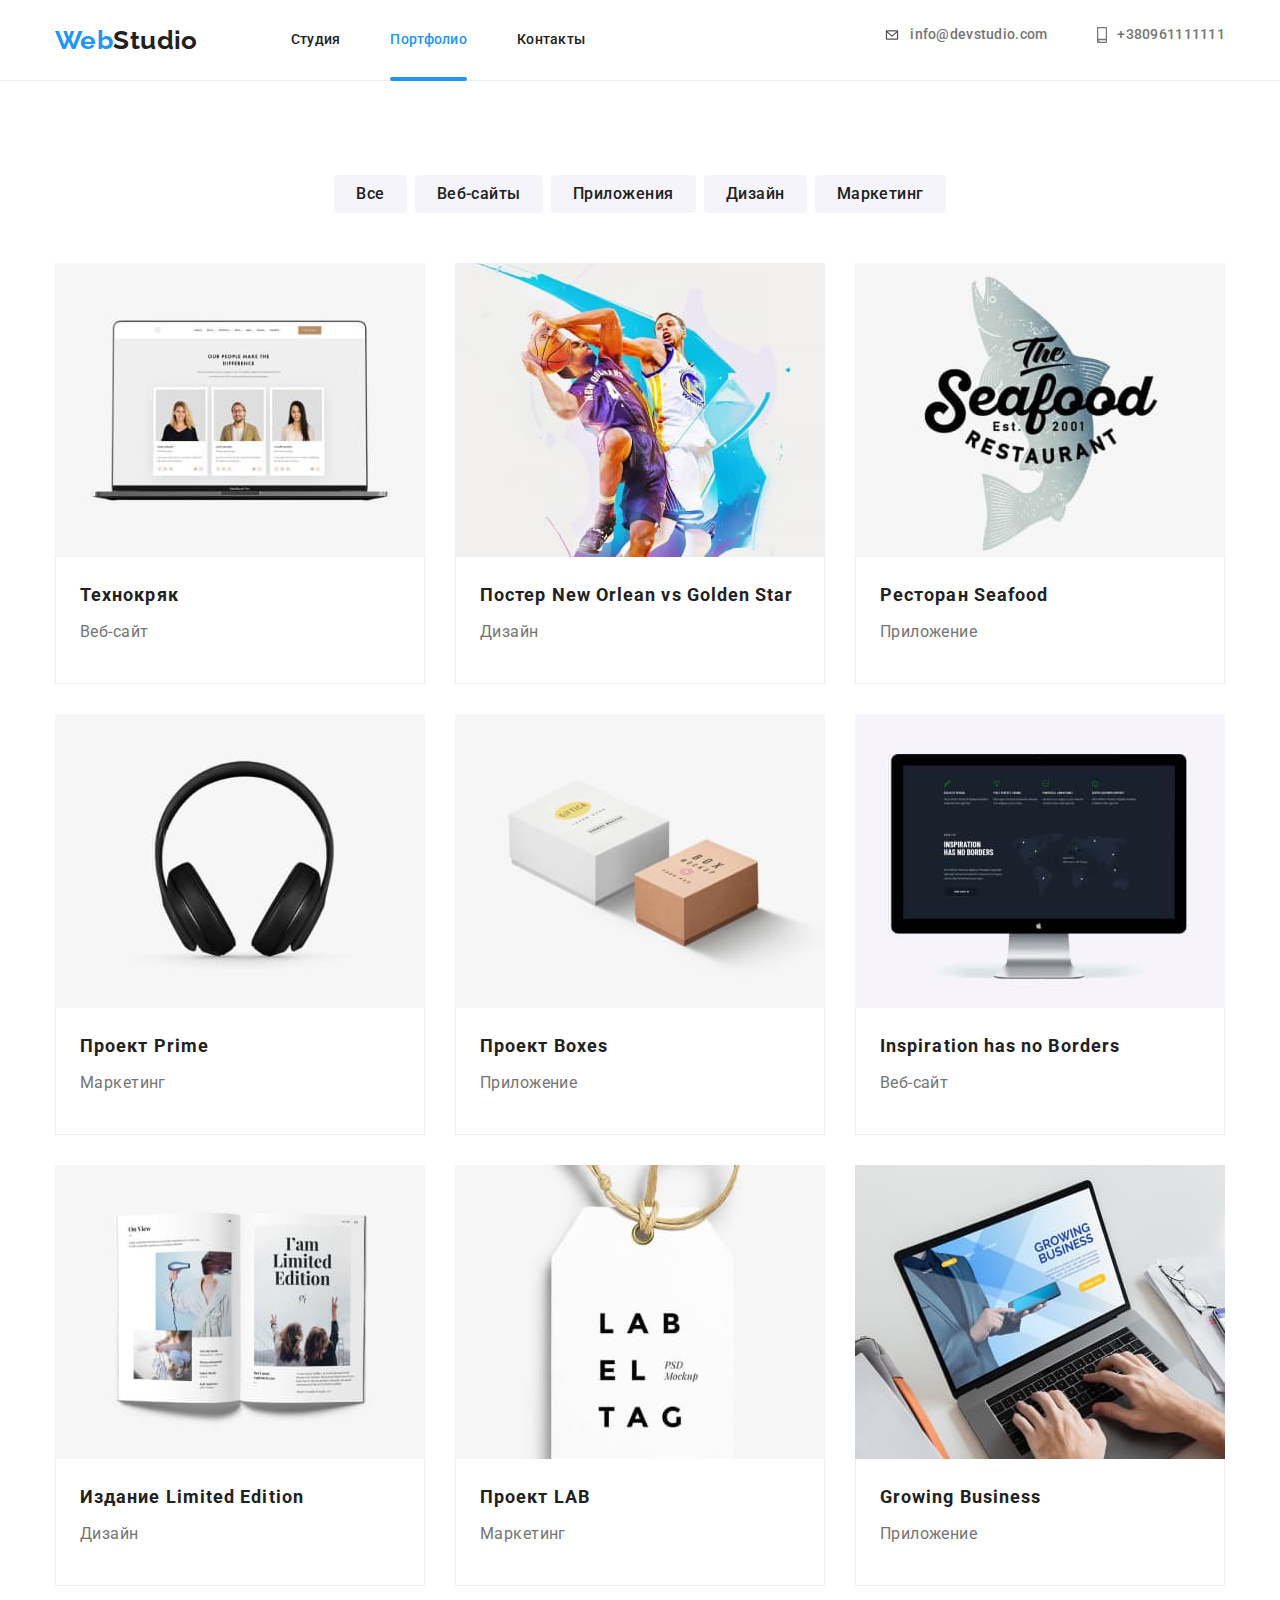
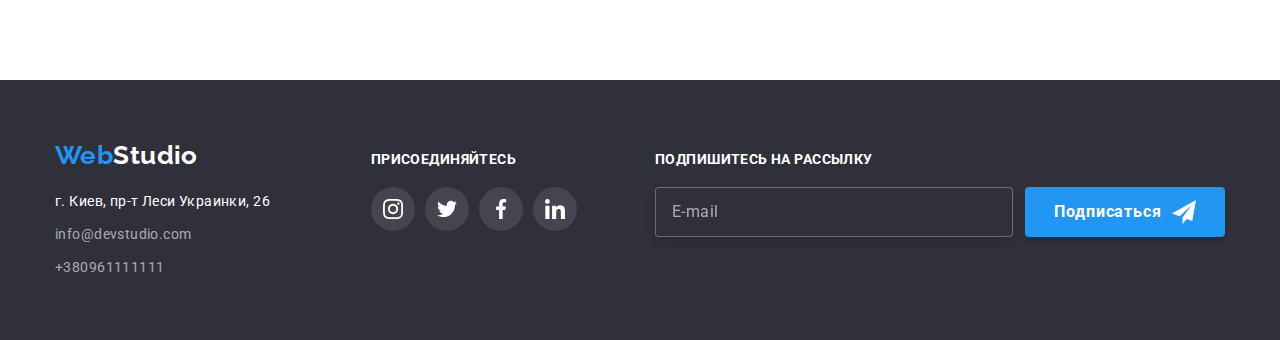
==== commit e8327412: "the end" ====
--- a/portfolio.html
+++ b/portfolio.html
@@ -18,7 +18,7 @@
     <link rel="stylesheet" href="./css/main.min.css" />
   </head>
   <body>
-    <header class="page-header">
+    <!--<header class="page-header">
       <div class="conteiner">
         <nav class="nav">
           <a class="logo link" href="./index.html"
@@ -59,30 +59,148 @@
           </li>
         </ul>
       </div>
+    </header>-->
+    <header class="page-header">
+      <div class="conteiner">
+        <nav class="nav">
+          <a class="logo link" href="./index.html"
+            ><span class="logo__text">Web</span>Studio
+          </a>
+          <div class="menu-open">
+            <svg class="mobile-open-button" width="40" height="40">
+              <use href="./images/icons/icons.svg#icon-m-menu"></use>
+            </svg>
+          </div>
+
+          <ul class="nav__list">
+            <li class="nav__item">
+              <a class="nav__link" href="./index.html">Студия</a>
+            </li>
+            <li class="nav__item">
+              <a class="nav__link nav__link--current" href="#portfolio"
+                >Портфолио</a
+              >
+            </li>
+            <li class="nav__item">
+              <a class="nav__link" href="#contacts">Контакты</a>
+            </li>
+          </ul>
+        </nav>
+        <div class="contacts">
+          <ul class="contacts__list">
+            <li class="contacts__item">
+              <a class="contacts__link" href="mailto:info@devstudio.com"
+                ><svg class="contacts-one__icon" width="16" height="12">
+                  <use href="./images/icons/icons.svg#icon-envelope"></use>
+                </svg>
+                info@devstudio.com</a
+              >
+            </li>
+            <li class="contacts__item">
+              <a class="contacts__link" href="tel:+380961111111">
+                <svg class="contacts-second__icon" width="10" height="16">
+                  <use href="./images/icons/icons.svg#icon-smartphone"></use>
+                </svg>
+                +380961111111
+              </a>
+            </li>
+          </ul>
+        </div>
+      </div>
+      <div class="mobile-menu is-hidden">
+        <div class="conteiner">
+          <button class="mobile-close">
+            <svg class="mobile-close-button" width="24" height="24">
+              <use href="./images/icons/icons.svg#icon-m-close"></use>
+            </svg>
+          </button>
+
+          <ul class="mobile-menu__list">
+            <li>
+              <a
+                class="mobile-menu__link mobile-menu__link--current"
+                href="#studio"
+                >Студия</a
+              >
+            </li>
+            <li>
+              <a class="mobile-menu__link" href="./portfolio.html">Портфолио</a>
+            </li>
+            <li><a class="mobile-menu__link" href="#contacts">Контакты</a></li>
+          </ul>
+          <div class="mobile-bottom">
+            <ul class="mobile-contacts__list">
+              <li class="mobile-contacts__item">
+                <a
+                  class="mail-contact__link link"
+                  href="mailto:info@devstudio.com"
+                >
+                  info@devstudio.com</a
+                >
+              </li>
+              <li class="mobile-contacts__item">
+                <a class="phone-contact__link link" href="tel:+380961111111">
+                  +380961111111
+                </a>
+              </li>
+            </ul>
+            <ul class="mobile-social__list">
+              <li class="mobile-social__items">
+                <a class="mobile-social__link" href="http://instagram.com"
+                  >Instagram</a
+                >
+                <svg class="vertical" width="1" height="22">
+                  <use href="./images/icons/line.svg"></use>
+                </svg>
+              </li>
+              <li class="mobile-social__items">
+                <a class="mobile-social__link" href="http://twitter.com"
+                  >Twitter</a
+                >
+                <svg class="vertical" width="1" height="22">
+                  <use href="./images/icons/line.svg"></use>
+                </svg>
+              </li>
+              <li class="mobile-social__items">
+                <a class="mobile-social__link" href="https://www.facebook.com/"
+                  >Facebook</a
+                ><svg class="vertical" width="1" height="22">
+                  <use href="./images/icons/line.svg"></use>
+                </svg>
+              </li>
+              <li class="mobile-social__items">
+                <a class="mobile-social__link" href="http://linkedin.com"
+                  >LinkedIn</a
+                >
+              </li>
+            </ul>
+          </div>
+        </div>
+      </div>
     </header>
     <main>
       <section class="section">
         <div class="conteiner">
           <h1 class="visually-hidden">Примеры работ</h1>
-          <div class="filter" id="portfolio">
-            <ul class="filter__list">
-              <li class="filter__item">
-                <button type="button" class="filter__button">Все</button>
-              </li>
-              <li class="filter__item">
-                <button type="button" class="filter__button">Веб-сайты</button>
-              </li>
-              <li class="filter__item">
-                <button type="button" class="filter__button">Приложения</button>
-              </li>
-              <li class="filter__item">
-                <button type="button" class="filter__button">Дизайн</button>
-              </li>
-              <li class="filter__item">
-                <button type="button" class="filter__button">Маркетинг</button>
-              </li>
-            </ul>
-          </div>
+
+          <ul class="filter__list" id="portfolio">
+            <li class="filter__item">
+              <button type="button" class="filter__button">Все</button>
+            </li>
+            <li class="filter__item">
+              <button type="button" class="filter__button">Веб-сайты</button>
+            </li>
+            <li class="filter__item">
+              <button type="button" class="filter__button">Приложения</button>
+            </li>
+            <li class="filter__item">
+              <button type="button" class="filter__button">Дизайн</button>
+            </li>
+            <li class="filter__item">
+              <button type="button" class="filter__button">Маркетинг</button>
+            </li>
+          </ul>
+
           <div class="portfolio">
             <ul class="portfolio__list">
               <li class="portfolio__item">
@@ -435,110 +553,6 @@
       </section>
     </main>
 
-    <!-- <footer class="footer" id="contacts">
-      <div class="conteiner">
-        <div class="footer-nav">
-          <a class="logo logo__footer link" href="./index.html" lang="en">
-            <span class="logo__text">Web</span
-            ><span class="logo__text--white">Studio</span>
-          </a>
-          <address class="address">
-            <ul class="address__list">
-              <li class="address__item">
-                <a
-                  class="address__text"
-                  href="https://goo.gl/maps/3yur5tBAN58PeFfx5"
-                  rel="noopener noreferrer"
-                  >г. Киев, пр-т Леси Украинки, 26
-                </a>
-              </li>
-              <li class="address__item">
-                <a class="address__link" href="mailto:info@devstudio.com"
-                  >info@devstudio.com</a
-                >
-              </li>
-              <li class="address__item">
-                <a class="address__link" href="tel:+380961111111"
-                  >+380961111111</a
-                >
-              </li>
-            </ul>
-          </address>
-        </div>
-        <div class="join">
-          <h3 class="join__title">Присоединяйтесь</h3>
-          <ul class="social-icons">
-            <li class="social-icons__item">
-              <a
-                href="https://www.instagram.com/"
-                class="social-icons__link social-icons__link--footer"
-                target="_blank"
-                rel="noopener noreferrer"
-              >
-                <svg class="social-icons__svg">
-                  <use href="./images/icons/icons.svg#icon-instagram"></use>
-                </svg>
-              </a>
-            </li>
-            <li class="social-icons__item">
-              <a
-                href="https://www.twitter.com/"
-                class="social-icons__link social-icons__link--footer"
-                target="_blank"
-                rel="noopener noreferrer"
-              >
-                <svg class="social-icons__svg">
-                  <use href="./images/icons/icons.svg#icon-twitter"></use>
-                </svg>
-              </a>
-            </li>
-            <li class="social-icons__item">
-              <a
-                href="https://www.facebook.com/ "
-                class="social-icons__link social-icons__link--footer"
-                target="_blank"
-                rel="noopener noreferrer"
-              >
-                <svg class="social-icons__svg">
-                  <use href="./images/icons/icons.svg#icon-facebook"></use>
-                </svg>
-              </a>
-            </li>
-            <li class="social-icons__item">
-              <a
-                href="https://www.linkedin.com/ "
-                class="social-icons__link social-icons__link--footer"
-                target="_blank"
-                rel="noopener noreferrer"
-              >
-                <svg class="social-icons__svg">
-                  <use href="./images/icons/icons.svg#icon-linkedin"></use>
-                </svg>
-              </a>
-            </li>
-          </ul>
-        </div>
-        <div class="subscribe">
-          <h3 class="subscribe__title">Подпишитесь на рассылку</h3>
-          <form class="footer-form">
-            <label for="footer-email" class="footer-form__label"></label>
-            <input
-              type="email"
-              name="email"
-              placeholder="E-mail"
-              class="footer-form__input"
-              id="footer-email"
-            />
-            <button type="submit" class="footer-form__button">
-              Подписаться
-              <svg class="footer-form__icon" width="24px" height="24px">
-                <use href="./images/icons/icons.svg#icon-send"></use>
-              </svg>
-            </button>
-          </form>
-        </div>
-      </div>
-    </footer>-->
     <footer class="footer" id="contacts">
       <div class="conteiner">
         <div class="tablet-footer">
--- a/css/main.min.css
+++ b/css/main.min.css
@@ -1,2 +1,2 @@
-:root{--primary-text-color: #212121;--hero-text-color: #ffffff;--accent-color: #2196f3;--logo-text-color: #000000;--secondary-text-color: #757575;--footer-contact-color: #ffffff99;--primary-bg-color: #ffffff;--secondary-bg-color: #f5f4fa;--footer-bg-color: #2f303a;--overlay-bg-color: rgba(33, 150, 243, 0.9);--primery-font-family: 'Roboto', sans-serif;--logo-font-family: 'Raleway', sans-serif;--header-border: #ececec;--portfolio-border: #eeeeee;--icon-color: #afb1b8;--backdrop-color: rgba(0, 0, 0, 0.2);--duration: 250ms;--timing-function: cubic-bezier(0.4, 0, 0.2, 1)}html{box-sizing:border-box}*,*::before,*::after{box-sizing:inherit}body{background-color:var(--primary-bg-color);color:var(--primary-text-color);font-family:var(--primery-font-family);font-style:normal;font-weight:normal;font-size:14px;letter-spacing:0.03em}h1,h2,h3,p{margin-top:0px}img{display:block;height:auto;max-width:100%}ul{padding:0;margin:0;list-style:none;text-decoration:none}.link{color:inherit;text-decoration:none}.list{list-style:none;padding:0;margin:0}.visually-hidden{position:absolute;width:1px;height:1px;margin:-1px;border:0;padding:0;white-space:nowrap;clip-path:inset(100%);clip:rect(0 0 0 0);overflow:hidden}.conteiner{margin-left:auto;margin-right:auto;margin-top:0;margin-bottom:0;padding-right:15px;padding-left:15px;width:100%}@media screen and (min-width: 320px){.conteiner{max-width:320px}}@media screen and (min-width: 480px){.conteiner{max-width:480px}}@media screen and (min-width: 768px){.conteiner{max-width:768px}}@media screen and (min-width: 1200px){.conteiner{max-width:1200px}}.page-header{padding-top:0px;border-bottom-width:1px;border-bottom-style:solid;border-bottom-color:var(--header-border)}@media screen and (min-width: 320px){.page-header .conteiner{display:flex;align-items:center}}.logo,.logo-footer{font-family:var(--logo-font-family);text-decoration:none;font-size:26px;line-height:1.19;font-weight:700}.logo{display:inline-block;margin-right:93px}.logo__footer{margin:0px}.logo__text{color:var(--accent-color)}.logo__text--white{color:var(--hero-text-color)}.nav{margin-right:auto;display:flex;align-items:center;justify-content:space-between}.mobile-menu{position:absolute;background-color:var(--primary-bg-color);box-shadow:0px 4px 8px rgba(0,0,0,0.04),0px 2px 4px rgba(0,0,0,0.08),0px 1px 3px rgba(0,0,0,0.16);top:0;width:100vw;height:100vh;padding:48px 0}.mobile-menu .conteiner{position:relative;display:block;align-items:center;height:100%}.mobile-menu.is-hidden{opacity:0;pointer-events:none}.mobile-menu__list{margin-bottom:-30px}.mobile-menu__list li{margin-bottom:30px}.mobile-menu__link{font-weight:500;font-size:40px;line-height:1.18;letter-spacing:0.02em;text-decoration:none;color:var(--primary-text-color);transition:color var(--duration) var(--timing-function)}.mobile-menu__link:hover,.mobile-menu__link:focus{color:var(--accent-color)}.mobile-menu__link--current{color:var(--accent-color)}.mobile-contacts__list li{margin-bottom:64px}.mail-contact__link{font-weight:500;font-size:34px;line-height:1.18;letter-spacing:0.02em;color:var(--secondary-text-color);transition:color var(--duration) var(--timing-function)}.phone-contact__link{font-weight:500;font-size:24px;line-height:1.17;letter-spacing:0.02em;color:var(--secondary-text-color)}.mail-contact__link:hover,.mail-contact__link:focus{color:var(--accent-color)}.mobile-social__list{display:flex}.mobile-social__list li a{font-weight:500;font-size:18px;line-height:1.22;letter-spacing:0.02em;color:var(--accent-color);text-decoration:none}.mobile-social__items{display:flex}.vertical{margin-left:5px;margin-right:5px;margin-top:8px;width:22px;height:0px;border:1px solid rgba(33,33,33,0.2);transform:rotate(90deg)}.mobile-open-button:hover,.mobile-open-button:focus{fill:var(--accent-color)}.mobile-bottom{position:absolute;bottom:0}.mobile-close-button{position:absolute;display:inline-block;display:inline-flex;align-items:center;right:20px;top:-15px;background-color:var(--primary-bg-color);transition:color var(--duration) var(--timing-function);cursor:pointer}.mobile-close-button:hover,.mobile-close-button:focus{fill:var(--accent-color)}.mobile-close{position:absolute;right:15px;top:-20px;border:0}.contacts{display:block}.contacts__list{display:inline-flex;font-style:inherit}.contacts__item+.contacts__item{margin-left:50px}.contacts__item:not(:last-child){margin:0px}.contacts__link{display:flex;align-items:center;color:var(--secondary-text-color);font-weight:500;line-height:1.14;letter-spacing:0.02em;text-decoration:none;transition:color var(--duration) var(--timing-function)}.contacts__icon{margin-right:10px;stroke:currentColor}.contacts__link:hover,.contacts__link:focus{color:var(--accent-color)}.hero{background-color:var(--footer-bg-color);max-width:1600px;padding-left:15px;padding-right:15px;margin-right:auto;margin-left:auto;background-image:linear-gradient(to top left, rgba(47,48,58,0.4), rgba(47,48,58,0.4)),url("../images/m-hero.jpg");background-repeat:no-repeat;background-position:center;background-size:cover;padding-top:118px;padding-bottom:118px}@media screen and (min-width: 768px){.hero{background-image:linear-gradient(to top left, rgba(47,48,58,0.4), rgba(47,48,58,0.4)),url("../images/t-hero.jpg")}}@media screen and (min-width: 1200px){.hero{padding-top:200px;padding-bottom:200px;background-image:linear-gradient(to top left, rgba(47,48,58,0.4), rgba(47,48,58,0.4)),url("../images/hero.jpg")}}.hero__content{margin:0 auto;width:100%;max-width:360px;text-align:center}@media screen and (min-width: 1200px){.hero__content{max-width:696px}}.hero__title{margin-bottom:30px;color:var(--hero-text-color);font-weight:900;font-size:26px;line-height:1.61;letter-spacing:0.06em;text-transform:uppercase}@media screen and (min-width: 1200px){.hero__title{font-size:44px;line-height:1.36}}.hero__button{margin-right:auto;margin-left:auto;min-width:200px;min-height:50px;padding:10px 32px;display:flex;align-items:center;border-radius:4px;border:none;font-style:inherit;font-weight:700;font-size:16px;line-height:1.87;letter-spacing:0.06em;color:var(--hero-text-color);background-color:var(--accent-color);box-shadow:0px 4px 4px rgba(0,0,0,0.15)}.section{padding-top:60px;padding-bottom:60px}@media screen and (min-width: 1200px){.section{padding-top:94px;padding-bottom:94px}}.work__title--stl,.team__title--stl,.clients__title--stl{margin-bottom:50px;text-align:center;font-weight:700;font-size:36px;line-height:1.17;letter-spacing:0.03em}.features__text--cl,.portfolio__text--cl{color:var(--secondary-text-color)}.features{display:block}.features__list{padding:0px;margin:0px;margin-bottom:-30px}@media screen and (min-width: 768px){.features__list{display:flex;flex-wrap:wrap;margin-left:-30px}}@media screen and (min-width: 1200px){.features__list{display:flex;flex-wrap:nowrap;margin-top:-30px;margin-left:-30px}}.features__list>.features__item{width:100%}@media screen and (min-width: 768px){.features__list>.features__item{flex-basis:calc((100% - 2 * 30px) / 2);margin-left:30px}}@media screen and (min-width: 1200px){.features__list>.features__item{flex-basis:calc((100% - 4 * 30px) / 4);margin-top:30px;margin-left:30px}}.features__title{text-align:center;margin-top:0;margin-bottom:10px;font-weight:700;font-size:14px;line-height:1.14;text-transform:uppercase}@media screen and (min-width: 768px){.features__title{text-align:left}}.features__icon{display:flex;justify-content:center;align-items:center;margin-bottom:30px;width:100%;height:120px;border:1px solid transparent;background-color:var(--secondary-bg-color);border-radius:4px}.features__item{margin-top:0;line-height:1.71}.work{padding-top:0px;display:none}@media screen and (min-width: 1200px){.work{display:block}}.work__list{display:flex;flex-wrap:wrap;margin-top:-30px;margin-left:-30px}.work__img{position:relative}.work__label{display:flex;align-items:center;justify-content:center;position:absolute;background-color:rgba(47,48,58,0.8);color:var(--hero-text-color);width:100%;bottom:0px;height:70px}.work__text{color:var(--hero-text-color);margin-bottom:0;font-weight:700}.work__list>.work__item{flex-basis:calc((100% - 3 * 30px) / 3);text-align:center;margin-top:30px;margin-left:30px}.team{background-color:var(--secondary-bg-color)}@media screen and (min-width: 768px){.team__list{display:flex;flex-wrap:wrap;margin-left:-30px}}@media screen and (min-width: 1200px){.team__list{display:flex;flex-wrap:nowrap;margin-top:-30px;margin-left:-30px}}.team__item{box-shadow:0px 1px 3px rgba(0,0,0,0.12),0px 1px 1px rgba(0,0,0,0.14),0px 2px 1px rgba(0,0,0,0.2);border-radius:0px 0px 4px 4px;width:100%}@media screen and (min-width: 768px){.team__item{flex-basis:calc((100% - 2 * 30px) / 2);margin-top:30px;margin-left:30px}}@media screen and (min-width: 1200px){.team__item{flex-basis:calc((100% - 4 * 30px) / 4);margin-top:30px;margin-left:30px}}.team__foto{width:100%}@media screen and (min-width: 1200px){.team__foto{margin-top:0}}.team__content{padding-top:30px;padding-bottom:30px;text-align:center;background-color:var(--hero-text-color)}.team__name{margin-top:0;margin-bottom:10px;font-weight:500;font-size:16px;line-height:1.19}.team__position{margin-bottom:0;font-size:16px;line-height:1.19;color:var(--secondary-text-color)}.social-icons{display:inline-flex;justify-content:center}.social-icons__item:not(:last-child){margin-right:10px}.social-icons__link{margin-top:16px;display:flex;align-items:center;justify-content:center;width:44px;height:44px;border-radius:50%;background-color:var(--primary-bg-color);color:var(--icon-color);transition:background-color var(--duration) var(--timing-function),color var(--duration) var(--timing-function)}.social-icons__link:hover,.social-icons__link:focus,.social-icons__link--footer:hover,.social-icons__link--footer:focus{background-color:var(--accent-color)}.footer .social-icons{display:inline-flex;justify-content:center}.social-icons__svg{width:20px;height:20px;fill:currentColor}.social-icons__link:hover .social-icons__svg,.social-icons__link:focus .social-icons__svg{fill:var(--hero-text-color)}.social-icons__link--footer{background-color:rgba(255,255,255,0.1);color:var(--hero-text-color);margin-top:0px}.clients{display:block}@media screen and (min-width: 480px){.clients__list{display:flex;flex-wrap:wrap;margin-left:-30px;margin-top:-30px}}@media screen and (min-width: 768px){.clients__list{display:flex;flex-wrap:wrap;margin-left:-30px;margin-top:-30px}}@media screen and (min-width: 1200px){.clients__list{display:inline-flex;flex-wrap:nowrap;margin-top:-30px;margin-left:-30px}}.clients__item{width:100%}@media screen and (min-width: 320px){.clients__item{flex-basis:calc((100% - 2 * 30px) / 2);margin-top:30px;margin-left:30px}}@media screen and (min-width: 768px){.clients__item{flex-basis:calc((100% - 3 * 30px) / 3);margin-top:30px;margin-left:30px}}@media screen and (min-width: 1200px){.clients__item{flex-basis:calc((100% - 6 * 30px) / 6);margin-top:30px;margin-left:30px}}.clients__link{display:flex;justify-content:center;align-items:center;width:210px;height:92px;border:1px solid var(--icon-color);box-sizing:border-box;border-radius:4px;color:var(--icon-color);transition-property:color border-color;transition-duration:var(--duration);transition-timing-function:var(--timing-function)}@media screen and (min-width: 768px){.clients__link{width:226px}}@media screen and (min-width: 1200px){.clients__link{width:170px}}.clients__link:hover,.clients__link:focus{border:1px solid var(--accent-color);color:var(--accent-color)}.clients__icon{width:106px;height:60px;fill:currentColor}@media screen and (max-width: 767px){.footer .conteiner{text-align:center}}@media screen and (min-width: 768px){.footer .conteiner{display:flex;justify-content:space-around;flex-wrap:wrap}}@media screen and (min-width: 1200px){.footer .conteiner{display:flex;align-items:baseline;flex-wrap:nowrap}}.footer{background-color:var(--footer-bg-color);padding-top:60px;padding-bottom:60px}.footer-nav{width:100%;margin-bottom:60px;text-align:center}@media screen and (min-width: 768px){.footer-nav{margin-left:0}}@media screen and (min-width: 1200px){.footer-nav{text-align:left;margin-bottom:0}}@media screen and (max-width: 480px){.tablet-footer{margin-bottom:60px}}@media screen and (min-width: 480px){.tablet-footer{margin-bottom:60px}}@media screen and (min-width: 768px){.tablet-footer{display:inline-flex;margin-left:auto;margin-right:auto;margin-bottom:0;align-items:baseline;justify-content:space-between}}@media screen and (min-width: 1200px){.tablet-footer{margin-left:0;margin-right:0}}.address{margin:20px 0px 0px}.address__item{margin-top:9px}.address__list{font-style:normal;line-height:1.71}.address__text{text-decoration:none;color:var(--hero-text-color)}.address__link{text-decoration:none;color:var(--footer-contact-color);transition:color var(--duration) var(--timing-function)}.address__link:hover,.address__link:focus,.address__text:hover,.address__text:focus{color:var(--accent-color)}.join{justify-content:center;align-content:center}@media screen and (min-width: 768px){.join{margin-left:165px;justify-content:center;align-content:center;text-align:center}}@media screen and (min-width: 1200px){.join{text-align:center;width:calc(100% / 12 * 3);text-align:left;margin-left:0}}.join__title{color:var(--hero-text-color);margin-bottom:20px;text-transform:uppercase;font-size:14px}@media screen and (min-width: 768px){.join__title{text-align:center}}.subscribe{margin-left:0;text-align:center}@media screen and (max-width: 480px){.subscribe{width:100%}}@media screen and (min-width: 1200px){.subscribe{margin-left:auto;text-align:left}}.subscribe__title{color:var(--hero-text-color);margin-bottom:20px;text-transform:uppercase;font-size:14px}.footer-form{display:block}@media screen and (min-width: 1200px){.footer-form{display:flex}}.footer-form__input{width:100%;height:50px;margin-right:12px;padding:15px 16px;border:1px solid rgba(255,255,255,0.3);filter:drop-shadow(0px 4px 4px rgba(0,0,0,0.15));border-radius:4px;color:var(--primary-bg-color);background-color:var(--footer-bg-color)}@media screen and (min-width: 768px){.footer-form__input{width:358px}}@media screen and (min-width: 1200px){.footer-form__input{width:358px}}.footer-form__input::placeholder{display:flex;align-items:center;font-weight:400;font-size:16px;line-height:1.25;letter-spacing:0.03em;color:rgba(255,255,255,0.6)}.footer-form__button{margin-top:20px;position:relative;justify-content:center;align-items:center;padding-top:10px;padding-bottom:10px;width:200px;height:50px;color:var(--hero-text-color);background-color:var(--accent-color);border-color:var(--accent-color);box-shadow:0px 4px 4px rgba(0,0,0,0.15);border-radius:4px;border:none;font-weight:700;font-size:16px;line-height:1.87;letter-spacing:0.06em;cursor:pointer;transition:background-color var(--duration) var(--timing-function)}@media screen and (min-width: 480px){.footer-form__button{display:block;margin-left:auto;margin-right:auto}}@media screen and (min-width: 1200px){.footer-form__button{display:flex;margin-top:0}}.footer-form__button:hover{background-color:var(--accent-color)}.footer-form__icon{margin-left:10px;top:13px;bottom:13px;fill:var(--primary-bg-color)}.filter{margin-top:0;margin-bottom:50px;text-align:center}.filter__button{padding:6px 22px;color:var(--primary-text-color);border:0px;background-color:var(--secondary-bg-color);cursor:pointer;font-family:inherit;font-weight:500;font-size:16px;line-height:1.62;text-align:center;letter-spacing:0.03em;border-radius:4px;transition:background-color var(--duration) var(--timing-function),color var(--duration) var(--timing-function),box-shadow var(--duration) var(--timing-function)}.filter__button:hover,.filter__button:focus{color:var(--hero-text-color);background-color:var(--accent-color);box-shadow:0px 3px 1px rgba(0,0,0,0.1),0px 1px 2px rgba(0,0,0,0.08),0px 2px 2px rgba(0,0,0,0.12)}.filter__list{display:inline-flex;margin-right:auto;margin-left:auto}.filter__list .button{display:block}.filter__item:not(:last-child){margin-right:8px}.portfolio{display:block}.portfolio__list{padding:0px;margin:0px;list-style:none}@media screen and (min-width: 768px){.portfolio__list{display:flex;flex-wrap:wrap}}@media screen and (min-width: 768px){.portfolio__list{margin-left:-30px;margin-top:-30px}}.portfolio__item{width:100%}@media screen and (min-width: 480px){.portfolio__item{width:100%}}@media screen and (min-width: 768px){.portfolio__item{flex-basis:calc((100% - 2 * 30px) / 2);margin-left:30px;margin-top:30px}}@media screen and (min-width: 1200px){.portfolio__item{flex-basis:calc((100% - 3 * 30px) / 3);margin-left:30px;margin-top:30px}}@media screen and (max-width: 767px){.portfolio__item:not(:last-child){margin-bottom:30px}}.portfolio__link{display:block;transition:box-shadow var(--duration) var(--timing-function);text-decoration:none}.portfolio__link:hover,.portfolio__link:focus{border:1px solid var(--portfolio-border);box-shadow:0px 1px 1px rgba(0,0,0,0.12),0px 4px 4px rgba(0,0,0,0.06),1px 4px 6px rgba(0,0,0,0.16)}.portfolio__content{padding:20px 0 20px 24px;background:var(--primary-bg-color);border-right:1px solid var(--portfolio-border);border-bottom:1px solid var(--portfolio-border);border-left:1px solid var(--portfolio-border);text-decoration:none}.portfolio__title{color:var(--primary-text-color);margin-bottom:4px;font-weight:700;font-size:18px;line-height:2;letter-spacing:0.06em}.portfolio__text--cl{font-size:16px;line-height:1.87}.box{position:relative;width:100%;height:100%;margin-left:auto;margin-right:auto;overflow:hidden}.box:hover .overlay{transform:translatey(0)}.overlay{position:absolute;top:0;bottom:0;width:100%;height:100%;background-color:var(--overlay-bg-color);transform:translatey(100%);transition:transform var(--duration) var(--timing-function)}.overlay>p{color:var(--hero-text-color);margin:0;padding-top:63px;padding-right:24px;padding-bottom:63px;padding-left:24px;font-size:18px;line-height:1.56}.backdrop{position:fixed;top:0;left:0;width:100%;height:100%;background-color:var(--backdrop-color);z-index:2;opacity:1;transition:opacity var(--duration) var(--timing-function)}.is-hidden{opacity:0;visibility:hidden;pointer-events:none}.backdrop.is-hidden .modal{transform:translate(-50%, -50%) scale(0.5)}.modal{position:absolute;width:450px;height:609px;top:50%;left:50%;transform:translate(-50%, -50%) scale(1);background-color:var(--primary-bg-color);box-shadow:0px 1px 3px rgba(0,0,0,0.12),0px 1px 1px rgba(0,0,0,0.14),0px 2px 1px rgba(0,0,0,0.2);border-radius:4px;transition:transform var(--duration) var(--timing-function),visibility var(--duration) var(--timing-function)}@media screen and (min-width: 1200px){.modal{width:528px;height:581px}}.modal__button{position:absolute;display:inline-block;width:30px;height:30px;top:8px;right:8px;display:inline-flex;align-items:center;border:1px solid rgba(0,0,0,0.1);border-radius:50%;background-color:var(--primary-bg-color);transition:color var(--duration) var(--timing-function);cursor:pointer}.modal__button:hover,.modal__button:focus{fill:var(--accent-color)}.form__group{display:flex;flex-direction:column;padding-left:40px;padding-right:40px}@media screen and (min-width: 1200px){.form__group{width:528px;height:581px}}@media screen and (max-width: 768px){.form__group{width:450px;height:609px}}.form__title{margin-bottom:12px;padding-top:40px;font-weight:700;font-size:20px;line-height:1.5;text-align:center;color:var(--primary-text-color)}@media screen and (min-width: 1200px){.form__title{font-size:20px;line-height:1.15}}.form__item{position:relative;display:flex;flex-direction:column;margin-bottom:10px}.form__label{margin-bottom:4px;font-weight:400;font-size:12px;line-height:1.17;letter-spacing:0.01em;color:var(--secondary-text-color);text-align:left}.form__input{height:40px;padding-left:42px;padding-right:12px;border:1px solid rgba(33,33,33,0.2);box-sizing:border-box;border-radius:4px;transition:border-color var(--duration) var(--timing-function),fill var(--duration) var(--timing-function)}@media screen and (min-width: 1200px){.form__input{width:448px;height:40px}}@media screen and (max-width: 1200px){.form__input{width:370px;height:40px}}.form__input:hover,.form__input:focus{border-color:var(--accent-color);cursor:pointer;outline:none}.form__input:hover+.modal__icon,.form__input:focus+.modal__icon{fill:var(--accent-color)}.modal__icon{position:absolute;top:50%;left:12px;transition:fill var(--duration) var(--timing-function)}.form__input--comment{padding:12px 16px;margin-bottom:20px;height:120px;resize:none;border:1px solid rgba(33,33,33,0.2);box-sizing:border-box;border-radius:4px}.form__input--comment:hover,.form__input--comment:focus{border-color:var(--accent-color);cursor:pointer;outline:none}.form__input--comment::placeholder{font-family:Roboto;font-weight:400;font-size:12px;line-height:1.17;letter-spacing:0.01em;color:rgba(117,117,117,0.5)}.form-checkbox__field{display:flex;align-items:center;flex-direction:row;position:relative;justify-content:center}.form-checkbox__label{display:flex;align-items:center;font-size:12px;line-height:1.17;color:var(--primery-text-color);text-align:center}@media screen and (min-width: 1200px){.form-checkbox__label{font-size:14px;line-height:1.71}}.conditions{color:var(--accent-color);margin-left:5px}.form-checkbox__input{position:absolute;appearance:none;-webkit-appearance:none;-moz-appearance:none}.form-checkbox__label::before{content:"";width:16px;height:16px;border:2px solid #212121;border-radius:3px;margin-right:8px;display:inline-block;transition:background-color var(--duration) var(--timing-function)}.form-checkbox__input:checked+.form-checkbox__label::before{background-color:var(--accent-color);border-color:var(--accent-color);background-image:url(../images/icons/check.svg);background-position:center;background-repeat:no-repeat;background-size:contain;transition:background-color var(--duration) var(--timing-function)}.form-checkbox__input:focus-within ~ .form-checkbox__label::before{border:1px solid #2196f3;outline:none;transition:border-color var(--duration) var(--timing-function)}.form__button-thumb{text-align:center}.form__btn-submit{display:inline-block;width:200px;height:50px;padding:10px 55px;margin-top:30px;margin-bottom:40px;color:var(--hero-text-color);background-color:var(--accent-color);border-color:var(--accent-color);font-weight:700;font-size:16px;line-height:1.87;letter-spacing:0.06em;cursor:pointer;border:none;border-radius:4px;box-shadow:0px 4px 4px rgba(0,0,0,0.15);transition:background-color var(--duration) var(--timing-function)}.form__btn-submit:hover{background-color:var(--accent-color)}
+:root{--primary-text-color: #212121;--hero-text-color: #ffffff;--accent-color: #2196f3;--logo-text-color: #000000;--secondary-text-color: #757575;--footer-contact-color: #ffffff99;--primary-bg-color: #ffffff;--secondary-bg-color: #f5f4fa;--footer-bg-color: #2f303a;--overlay-bg-color: rgba(33, 150, 243, 0.9);--primery-font-family: 'Roboto', sans-serif;--logo-font-family: 'Raleway', sans-serif;--header-border: #ececec;--portfolio-border: #eeeeee;--icon-color: #afb1b8;--backdrop-color: rgba(0, 0, 0, 0.2);--duration: 250ms;--timing-function: cubic-bezier(0.4, 0, 0.2, 1)}html{box-sizing:border-box}*,*::before,*::after{box-sizing:inherit}body{background-color:var(--primary-bg-color);color:var(--primary-text-color);font-family:var(--primery-font-family);font-style:normal;font-weight:normal;font-size:14px;letter-spacing:0.03em}h1,h2,h3,p{margin-top:0px}img{display:block;height:auto;max-width:100%}ul{padding:0;margin:0;list-style:none;text-decoration:none}.link{color:inherit;text-decoration:none}.list{list-style:none;padding:0;margin:0}.visually-hidden{position:absolute;width:1px;height:1px;margin:-1px;border:0;padding:0;white-space:nowrap;clip-path:inset(100%);clip:rect(0 0 0 0);overflow:hidden}.conteiner{margin-left:auto;margin-right:auto;margin-top:0;margin-bottom:0;padding-right:15px;padding-left:15px;width:100%}@media screen and (min-width: 320px){.conteiner{max-width:320px}}@media screen and (min-width: 480px){.conteiner{max-width:480px}}@media screen and (min-width: 768px){.conteiner{max-width:768px}}@media screen and (min-width: 1200px){.conteiner{max-width:1200px}}.page-header{padding-top:0px;border-bottom-width:1px;border-bottom-style:solid;border-bottom-color:var(--header-border)}@media screen and (min-width: 320px){.page-header .conteiner{display:flex;align-items:center}}.logo,.logo-footer{font-family:var(--logo-font-family);text-decoration:none;font-size:26px;line-height:1.19;font-weight:700}.logo{display:inline-block}@media screen and (min-width: 768px){.logo{margin-right:88px}}@media screen and (min-width: 1200px){.logo{margin-right:93px}}.logo__footer{margin:0px}.logo__text{color:var(--accent-color)}.logo__text--white{color:var(--hero-text-color)}.nav{margin-right:auto;display:flex;align-items:center;justify-content:space-between}@media screen and (min-width: 768px){.menu-open{display:none}}@media screen and (max-width: 767px){.menu-open{position:absolute;right:30px;top:-5px;display:flex;align-items:center;justify-content:space-between}}.nav__list{display:inline-flex}@media screen and (max-width: 767px){.nav__list{display:none}}.nav__link{display:block;padding-top:32px;padding-bottom:32px;color:var(--primary-text-color);font-weight:500;line-height:1.14;letter-spacing:0.02em;text-decoration:none;transition:color var(--duration) var(--timing-function)}.nav__item:not(:last-child){margin-right:50px}.nav__link:hover,.nav__link:focus{color:var(--accent-color)}.nav__link--current{color:var(--accent-color)}.nav__link{position:relative}.nav__link::after{position:absolute;content:"";width:100%;display:block;height:4px;bottom:-1px;background-color:var(--accent-color);border-radius:2px;opacity:0}.nav__link:hover::after,.nav__link:focus::after{opacity:1}.nav__link--current::after{opacity:1}.mobile-menu{position:absolute;background-color:var(--primary-bg-color);box-shadow:0px 4px 8px rgba(0,0,0,0.04),0px 2px 4px rgba(0,0,0,0.08),0px 1px 3px rgba(0,0,0,0.16);top:0;width:100vw;height:100vh;padding:48px 0}.mobile-menu .conteiner{position:relative;display:block;align-items:center;height:100%}.mobile-menu.is-hidden{opacity:0;pointer-events:none}.mobile-menu__list{margin-bottom:-30px}.mobile-menu__list li{margin-bottom:30px}.mobile-menu__link{font-weight:500;font-size:40px;line-height:1.18;letter-spacing:0.02em;text-decoration:none;color:var(--primary-text-color);transition:color var(--duration) var(--timing-function)}.mobile-menu__link:hover,.mobile-menu__link:focus{color:var(--accent-color)}.mobile-menu__link--current{color:var(--accent-color)}.mobile-contacts__list li{margin-bottom:64px}.mail-contact__link{font-weight:500;font-size:34px;line-height:1.18;letter-spacing:0.02em;color:var(--secondary-text-color);transition:color var(--duration) var(--timing-function)}.phone-contact__link{font-weight:500;font-size:24px;line-height:1.17;letter-spacing:0.02em;color:var(--secondary-text-color)}.mail-contact__link:hover,.mail-contact__link:focus{color:var(--accent-color)}.mobile-social__list{display:flex}.mobile-social__list li a{font-weight:500;font-size:18px;line-height:1.22;letter-spacing:0.02em;color:var(--accent-color);text-decoration:none}.mobile-social__items{display:flex}.vertical{margin-left:5px;margin-right:5px;margin-top:8px;width:22px;height:0px;border:1px solid rgba(33,33,33,0.2);transform:rotate(90deg)}.mobile-open-button:hover,.mobile-open-button:focus{fill:var(--accent-color)}.mobile-bottom{position:absolute;bottom:0}.mobile-close-button{position:absolute;display:inline-block;display:inline-flex;align-items:center;right:20px;top:-15px;background-color:var(--primary-bg-color);transition:color var(--duration) var(--timing-function);cursor:pointer}.mobile-close-button:hover,.mobile-close-button:focus{fill:var(--accent-color)}.mobile-close{position:absolute;right:15px;top:-20px;border:0}.contacts{display:flex}@media screen and (min-width: 768px){.contacts{margin-left:84px}}.contacts__list{display:flex;font-style:inherit}@media screen and (max-width: 767px){.contacts__list{display:none}}@media screen and (min-width: 768px){.contacts__list{flex-wrap:wrap}}@media screen and (min-width: 1200px){.contacts__list{flex-wrap:nowrap}}@media screen and (min-width: 1200px){.contacts__item+.contacts__item{margin-left:50px}}@media screen and (min-width: 768px){.contacts__item:not(:last-child){margin-bottom:10px}}.contacts__link{display:flex;align-items:center;color:var(--secondary-text-color);font-weight:500;line-height:1.14;letter-spacing:0.02em;text-decoration:none;transition:color var(--duration) var(--timing-function)}@media screen and (min-width: 768px){.contacts__link{font-size:12px;line-height:1.16}}@media screen and (min-width: 1200px){.contacts__link{font-size:14px;line-height:1.14}}.contacts-one__icon,.contacts-second__icon{margin-right:10px;stroke:currentColor}.contacts__link:hover,.contacts__link:focus{color:var(--accent-color)}@media screen and (min-width: 768px){.contacts-one__icon{width:14px;height:10px}}@media screen and (min-width: 1200px){.contacts-one__icon{width:16px;height:12px}}@media screen and (min-width: 768px){.contacts-second__icon{width:10px;height:14px}}@media screen and (min-width: 1200px){.contacts-second__icon{width:10px;height:16px}}.hero{background-color:var(--footer-bg-color);max-width:1600px;padding-left:15px;padding-right:15px;margin-right:auto;margin-left:auto;background-image:linear-gradient(to top left, rgba(47,48,58,0.4), rgba(47,48,58,0.4)),url("../images/m-hero.jpg");background-repeat:no-repeat;background-position:center;background-size:cover;padding-top:118px;padding-bottom:118px}@media screen and (min-width: 768px){.hero{background-image:linear-gradient(to top left, rgba(47,48,58,0.4), rgba(47,48,58,0.4)),url("../images/t-hero.jpg")}}@media screen and (min-width: 1200px){.hero{padding-top:200px;padding-bottom:200px;background-image:linear-gradient(to top left, rgba(47,48,58,0.4), rgba(47,48,58,0.4)),url("../images/hero.jpg")}}.hero__content{margin:0 auto;width:100%;max-width:360px;text-align:center}@media screen and (min-width: 1200px){.hero__content{max-width:696px}}.hero__title{margin-bottom:30px;color:var(--hero-text-color);font-weight:900;font-size:26px;line-height:1.61;letter-spacing:0.06em;text-transform:uppercase}@media screen and (min-width: 1200px){.hero__title{font-size:44px;line-height:1.36}}.hero__button{margin-right:auto;margin-left:auto;min-width:200px;min-height:50px;padding:10px 32px;display:flex;align-items:center;border-radius:4px;border:none;font-style:inherit;font-weight:700;font-size:16px;line-height:1.87;letter-spacing:0.06em;color:var(--hero-text-color);background-color:var(--accent-color);box-shadow:0px 4px 4px rgba(0,0,0,0.15)}.section{padding-top:60px;padding-bottom:60px}@media screen and (min-width: 1200px){.section{padding-top:94px;padding-bottom:94px}}.work__title--stl,.team__title--stl,.clients__title--stl{margin-bottom:50px;text-align:center;font-weight:700;font-size:36px;line-height:1.17;letter-spacing:0.03em}.features__text--cl,.portfolio__text--cl{color:var(--secondary-text-color)}.features{display:block}.features__list{padding:0px;margin:0px;margin-bottom:-30px}@media screen and (min-width: 768px){.features__list{display:flex;flex-wrap:wrap;margin-left:-30px}}@media screen and (min-width: 1200px){.features__list{display:flex;flex-wrap:nowrap;margin-top:-30px;margin-left:-30px}}.features__list>.features__item{width:100%}@media screen and (min-width: 768px){.features__list>.features__item{flex-basis:calc((100% - 2 * 30px) / 2);margin-left:30px}}@media screen and (min-width: 1200px){.features__list>.features__item{flex-basis:calc((100% - 4 * 30px) / 4);margin-top:30px;margin-left:30px}}.features__title{text-align:center;margin-top:0;margin-bottom:10px;font-weight:700;font-size:14px;line-height:1.14;text-transform:uppercase}@media screen and (min-width: 768px){.features__title{text-align:left}}.features__icon{display:flex;justify-content:center;align-items:center;margin-bottom:30px;width:100%;height:120px;border:1px solid transparent;background-color:var(--secondary-bg-color);border-radius:4px}.features__item{margin-top:0;line-height:1.71}.work{padding-top:0px;display:none}@media screen and (min-width: 1200px){.work{display:block}}.work__list{display:flex;flex-wrap:wrap;margin-top:-30px;margin-left:-30px}.work__img{position:relative}.work__label{display:flex;align-items:center;justify-content:center;position:absolute;background-color:rgba(47,48,58,0.8);color:var(--hero-text-color);width:100%;bottom:0px;height:70px}.work__text{color:var(--hero-text-color);margin-bottom:0;font-weight:700}.work__list>.work__item{flex-basis:calc((100% - 3 * 30px) / 3);text-align:center;margin-top:30px;margin-left:30px}.team{background-color:var(--secondary-bg-color)}@media screen and (min-width: 768px){.team__list{display:flex;flex-wrap:wrap;margin-left:-30px}}@media screen and (min-width: 1200px){.team__list{display:flex;flex-wrap:nowrap;margin-top:-30px;margin-left:-30px}}.team__item{box-shadow:0px 1px 3px rgba(0,0,0,0.12),0px 1px 1px rgba(0,0,0,0.14),0px 2px 1px rgba(0,0,0,0.2);border-radius:0px 0px 4px 4px;width:100%}@media screen and (min-width: 768px){.team__item{flex-basis:calc((100% - 2 * 30px) / 2);margin-top:30px;margin-left:30px}}@media screen and (min-width: 1200px){.team__item{flex-basis:calc((100% - 4 * 30px) / 4);margin-top:30px;margin-left:30px}}.team__foto{width:100%}@media screen and (min-width: 1200px){.team__foto{margin-top:0}}.team__content{padding-top:30px;padding-bottom:30px;text-align:center;background-color:var(--hero-text-color)}.team__name{margin-top:0;margin-bottom:10px;font-weight:500;font-size:16px;line-height:1.19}.team__position{margin-bottom:0;font-size:16px;line-height:1.19;color:var(--secondary-text-color)}.social-icons{display:inline-flex;justify-content:center}.social-icons__item:not(:last-child){margin-right:10px}.social-icons__link{margin-top:16px;display:flex;align-items:center;justify-content:center;width:44px;height:44px;border-radius:50%;background-color:var(--primary-bg-color);color:var(--icon-color);transition:background-color var(--duration) var(--timing-function),color var(--duration) var(--timing-function)}.social-icons__link:hover,.social-icons__link:focus,.social-icons__link--footer:hover,.social-icons__link--footer:focus{background-color:var(--accent-color)}.footer .social-icons{display:inline-flex;justify-content:center}.social-icons__svg{width:20px;height:20px;fill:currentColor}.social-icons__link:hover .social-icons__svg,.social-icons__link:focus .social-icons__svg{fill:var(--hero-text-color)}.social-icons__link--footer{background-color:rgba(255,255,255,0.1);color:var(--hero-text-color);margin-top:0px}.clients{display:block}@media screen and (min-width: 480px){.clients__list{display:flex;flex-wrap:wrap;margin-left:-30px;margin-top:-30px}}@media screen and (min-width: 768px){.clients__list{display:flex;flex-wrap:wrap;margin-left:-30px;margin-top:-30px}}@media screen and (min-width: 1200px){.clients__list{display:inline-flex;flex-wrap:nowrap;margin-top:-30px;margin-left:-30px}}.clients__item{width:100%}@media screen and (min-width: 320px){.clients__item{flex-basis:calc((100% - 2 * 30px) / 2);margin-top:30px;margin-left:30px}}@media screen and (min-width: 768px){.clients__item{flex-basis:calc((100% - 3 * 30px) / 3);margin-top:30px;margin-left:30px}}@media screen and (min-width: 1200px){.clients__item{flex-basis:calc((100% - 6 * 30px) / 6);margin-top:30px;margin-left:30px}}.clients__link{display:flex;justify-content:center;align-items:center;width:210px;height:92px;border:1px solid var(--icon-color);box-sizing:border-box;border-radius:4px;color:var(--icon-color);transition-property:color border-color;transition-duration:var(--duration);transition-timing-function:var(--timing-function)}@media screen and (min-width: 768px){.clients__link{width:226px}}@media screen and (min-width: 1200px){.clients__link{width:170px}}.clients__link:hover,.clients__link:focus{border:1px solid var(--accent-color);color:var(--accent-color)}.clients__icon{width:106px;height:60px;fill:currentColor}@media screen and (max-width: 767px){.footer .conteiner{text-align:center}}@media screen and (min-width: 768px){.footer .conteiner{display:flex;justify-content:space-around;flex-wrap:wrap}}@media screen and (min-width: 1200px){.footer .conteiner{display:flex;align-items:baseline;flex-wrap:nowrap}}.footer{background-color:var(--footer-bg-color);padding-top:60px;padding-bottom:60px}.footer-nav{width:100%;margin-bottom:60px;text-align:center}@media screen and (min-width: 768px){.footer-nav{margin-left:0}}@media screen and (min-width: 1200px){.footer-nav{text-align:left;margin-bottom:0}}@media screen and (max-width: 480px){.tablet-footer{margin-bottom:60px}}@media screen and (min-width: 480px){.tablet-footer{margin-bottom:60px}}@media screen and (min-width: 768px){.tablet-footer{display:inline-flex;margin-left:auto;margin-right:auto;margin-bottom:0;align-items:baseline;justify-content:space-between}}@media screen and (min-width: 1200px){.tablet-footer{margin-left:0;margin-right:0}}.address{margin:20px 0px 0px}.address__item{margin-top:9px}.address__list{font-style:normal;line-height:1.71}.address__text{text-decoration:none;color:var(--hero-text-color)}.address__link{text-decoration:none;color:var(--footer-contact-color);transition:color var(--duration) var(--timing-function)}.address__link:hover,.address__link:focus,.address__text:hover,.address__text:focus{color:var(--accent-color)}.join{justify-content:center;align-content:center}@media screen and (min-width: 768px){.join{margin-left:165px;justify-content:center;align-content:center;text-align:center}}@media screen and (min-width: 1200px){.join{text-align:center;width:calc(100% / 12 * 3);text-align:left;margin-left:0}}.join__title{color:var(--hero-text-color);margin-bottom:20px;text-transform:uppercase;font-size:14px}@media screen and (min-width: 768px){.join__title{text-align:center}}.subscribe{margin-left:0;text-align:center}@media screen and (max-width: 480px){.subscribe{width:100%}}@media screen and (min-width: 1200px){.subscribe{margin-left:auto;text-align:left}}.subscribe__title{color:var(--hero-text-color);margin-bottom:20px;text-transform:uppercase;font-size:14px}.footer-form{display:block}@media screen and (min-width: 1200px){.footer-form{display:flex}}.footer-form__input{width:100%;height:50px;margin-right:12px;padding:15px 16px;border:1px solid rgba(255,255,255,0.3);filter:drop-shadow(0px 4px 4px rgba(0,0,0,0.15));border-radius:4px;color:var(--primary-bg-color);background-color:var(--footer-bg-color)}@media screen and (min-width: 768px){.footer-form__input{width:358px}}@media screen and (min-width: 1200px){.footer-form__input{width:358px}}.footer-form__input::placeholder{display:flex;align-items:center;font-weight:400;font-size:16px;line-height:1.25;letter-spacing:0.03em;color:rgba(255,255,255,0.6)}.footer-form__button{margin-top:20px;position:relative;justify-content:center;align-items:center;padding-top:10px;padding-bottom:10px;width:200px;height:50px;color:var(--hero-text-color);background-color:var(--accent-color);border-color:var(--accent-color);box-shadow:0px 4px 4px rgba(0,0,0,0.15);border-radius:4px;border:none;font-weight:700;font-size:16px;line-height:1.87;letter-spacing:0.06em;cursor:pointer;transition:background-color var(--duration) var(--timing-function)}@media screen and (min-width: 480px){.footer-form__button{display:block;margin-left:auto;margin-right:auto}}@media screen and (min-width: 1200px){.footer-form__button{display:flex;margin-top:0}}.footer-form__button:hover{background-color:var(--accent-color)}.footer-form__icon{margin-left:10px;top:13px;bottom:13px;fill:var(--primary-bg-color)}.filter__button{padding:6px 22px;color:var(--primary-text-color);border:0px;background-color:var(--secondary-bg-color);cursor:pointer;font-family:inherit;font-weight:500;font-size:16px;line-height:1.62;text-align:center;letter-spacing:0.03em;border-radius:4px;transition:background-color var(--duration) var(--timing-function),color var(--duration) var(--timing-function),box-shadow var(--duration) var(--timing-function)}.filter__button:hover,.filter__button:focus{color:var(--hero-text-color);background-color:var(--accent-color);box-shadow:0px 3px 1px rgba(0,0,0,0.1),0px 1px 2px rgba(0,0,0,0.08),0px 2px 2px rgba(0,0,0,0.12)}.filter__list{display:flex;flex-wrap:wrap;margin-bottom:40px;justify-content:start}@media screen and (min-width: 768px){.filter__list{flex-wrap:nowrap;margin-bottom:36px;justify-content:center}}@media screen and (min-width: 1200px){.filter__list{margin-bottom:50px;flex-wrap:nowrap;justify-content:center}}@media screen and (max-width: 767px){.filter__item{margin-bottom:15px}}.filter__item:not(:last-child){margin-right:8px}.portfolio{display:block}.portfolio__list{padding:0px;margin:0px;list-style:none}@media screen and (min-width: 768px){.portfolio__list{display:flex;flex-wrap:wrap}}@media screen and (min-width: 768px){.portfolio__list{margin-left:-30px;margin-top:-30px}}.portfolio__item{width:100%}@media screen and (min-width: 480px){.portfolio__item{width:100%}}@media screen and (min-width: 768px){.portfolio__item{flex-basis:calc((100% - 2 * 30px) / 2);margin-left:30px;margin-top:30px}}@media screen and (min-width: 1200px){.portfolio__item{flex-basis:calc((100% - 3 * 30px) / 3);margin-left:30px;margin-top:30px}}@media screen and (max-width: 767px){.portfolio__item:not(:last-child){margin-bottom:30px}}.portfolio__link{display:block;transition:box-shadow var(--duration) var(--timing-function);text-decoration:none}.portfolio__link:hover,.portfolio__link:focus{border:1px solid var(--portfolio-border);box-shadow:0px 1px 1px rgba(0,0,0,0.12),0px 4px 4px rgba(0,0,0,0.06),1px 4px 6px rgba(0,0,0,0.16)}.portfolio__content{padding:20px 0 20px 24px;background:var(--primary-bg-color);border-right:1px solid var(--portfolio-border);border-bottom:1px solid var(--portfolio-border);border-left:1px solid var(--portfolio-border);text-decoration:none}.portfolio__title{color:var(--primary-text-color);margin-bottom:4px;font-weight:700;font-size:18px;line-height:2;letter-spacing:0.06em}.portfolio__text--cl{font-size:16px;line-height:1.87}.box{position:relative;width:100%;height:100%;margin-left:auto;margin-right:auto;overflow:hidden}.box:hover .overlay{transform:translatey(0)}.overlay{position:absolute;top:0;bottom:0;width:100%;height:100%;background-color:var(--overlay-bg-color);transform:translatey(100%);transition:transform var(--duration) var(--timing-function)}.overlay>p{color:var(--hero-text-color);margin:0;padding-top:63px;padding-right:24px;padding-bottom:63px;padding-left:24px;font-size:18px;line-height:1.56}.backdrop{position:fixed;top:0;left:0;width:100%;height:100%;background-color:var(--backdrop-color);z-index:2;opacity:1;transition:opacity var(--duration) var(--timing-function)}.is-hidden{opacity:0;visibility:hidden;pointer-events:none}.backdrop.is-hidden .modal{transform:translate(-50%, -50%) scale(0.5)}.modal{position:absolute;width:450px;height:609px;top:50%;left:50%;transform:translate(-50%, -50%) scale(1);background-color:var(--primary-bg-color);box-shadow:0px 1px 3px rgba(0,0,0,0.12),0px 1px 1px rgba(0,0,0,0.14),0px 2px 1px rgba(0,0,0,0.2);border-radius:4px;transition:transform var(--duration) var(--timing-function),visibility var(--duration) var(--timing-function)}@media screen and (min-width: 1200px){.modal{width:528px;height:581px}}.modal__button{position:absolute;display:inline-block;width:30px;height:30px;top:8px;right:8px;display:inline-flex;align-items:center;border:1px solid rgba(0,0,0,0.1);border-radius:50%;background-color:var(--primary-bg-color);transition:color var(--duration) var(--timing-function);cursor:pointer}.modal__button:hover,.modal__button:focus{fill:var(--accent-color)}.form__group{display:flex;flex-direction:column;padding-left:40px;padding-right:40px}@media screen and (min-width: 1200px){.form__group{width:528px;height:581px}}@media screen and (max-width: 768px){.form__group{width:450px;height:609px}}.form__title{margin-bottom:12px;padding-top:40px;font-weight:700;font-size:20px;line-height:1.5;text-align:center;color:var(--primary-text-color)}@media screen and (min-width: 1200px){.form__title{font-size:20px;line-height:1.15}}.form__item{position:relative;display:flex;flex-direction:column;margin-bottom:10px}.form__label{margin-bottom:4px;font-weight:400;font-size:12px;line-height:1.17;letter-spacing:0.01em;color:var(--secondary-text-color);text-align:left}.form__input{height:40px;padding-left:42px;padding-right:12px;border:1px solid rgba(33,33,33,0.2);box-sizing:border-box;border-radius:4px;transition:border-color var(--duration) var(--timing-function),fill var(--duration) var(--timing-function)}@media screen and (min-width: 1200px){.form__input{width:448px;height:40px}}@media screen and (max-width: 1200px){.form__input{width:370px;height:40px}}.form__input:hover,.form__input:focus{border-color:var(--accent-color);cursor:pointer;outline:none}.form__input:hover+.modal__icon,.form__input:focus+.modal__icon{fill:var(--accent-color)}.modal__icon{position:absolute;top:50%;left:12px;transition:fill var(--duration) var(--timing-function)}.form__input--comment{padding:12px 16px;margin-bottom:20px;height:120px;resize:none;border:1px solid rgba(33,33,33,0.2);box-sizing:border-box;border-radius:4px}.form__input--comment:hover,.form__input--comment:focus{border-color:var(--accent-color);cursor:pointer;outline:none}.form__input--comment::placeholder{font-family:Roboto;font-weight:400;font-size:12px;line-height:1.17;letter-spacing:0.01em;color:rgba(117,117,117,0.5)}.form-checkbox__field{display:flex;align-items:center;flex-direction:row;position:relative;justify-content:center}.form-checkbox__label{display:flex;align-items:center;font-size:12px;line-height:1.17;color:var(--primery-text-color);text-align:center}@media screen and (min-width: 1200px){.form-checkbox__label{font-size:14px;line-height:1.71}}.conditions{color:var(--accent-color);margin-left:5px}.form-checkbox__input{position:absolute;appearance:none;-webkit-appearance:none;-moz-appearance:none}.form-checkbox__label::before{content:"";width:16px;height:16px;border:2px solid #212121;border-radius:3px;margin-right:8px;display:inline-block;transition:background-color var(--duration) var(--timing-function)}.form-checkbox__input:checked+.form-checkbox__label::before{background-color:var(--accent-color);border-color:var(--accent-color);background-image:url(../images/icons/check.svg);background-position:center;background-repeat:no-repeat;background-size:contain;transition:background-color var(--duration) var(--timing-function)}.form-checkbox__input:focus-within ~ .form-checkbox__label::before{border:1px solid #2196f3;outline:none;transition:border-color var(--duration) var(--timing-function)}.form__button-thumb{text-align:center}.form__btn-submit{display:inline-block;width:200px;height:50px;padding:10px 55px;margin-top:30px;margin-bottom:40px;color:var(--hero-text-color);background-color:var(--accent-color);border-color:var(--accent-color);font-weight:700;font-size:16px;line-height:1.87;letter-spacing:0.06em;cursor:pointer;border:none;border-radius:4px;box-shadow:0px 4px 4px rgba(0,0,0,0.15);transition:background-color var(--duration) var(--timing-function)}.form__btn-submit:hover{background-color:var(--accent-color)}
 /*# sourceMappingURL=main.min.css.map */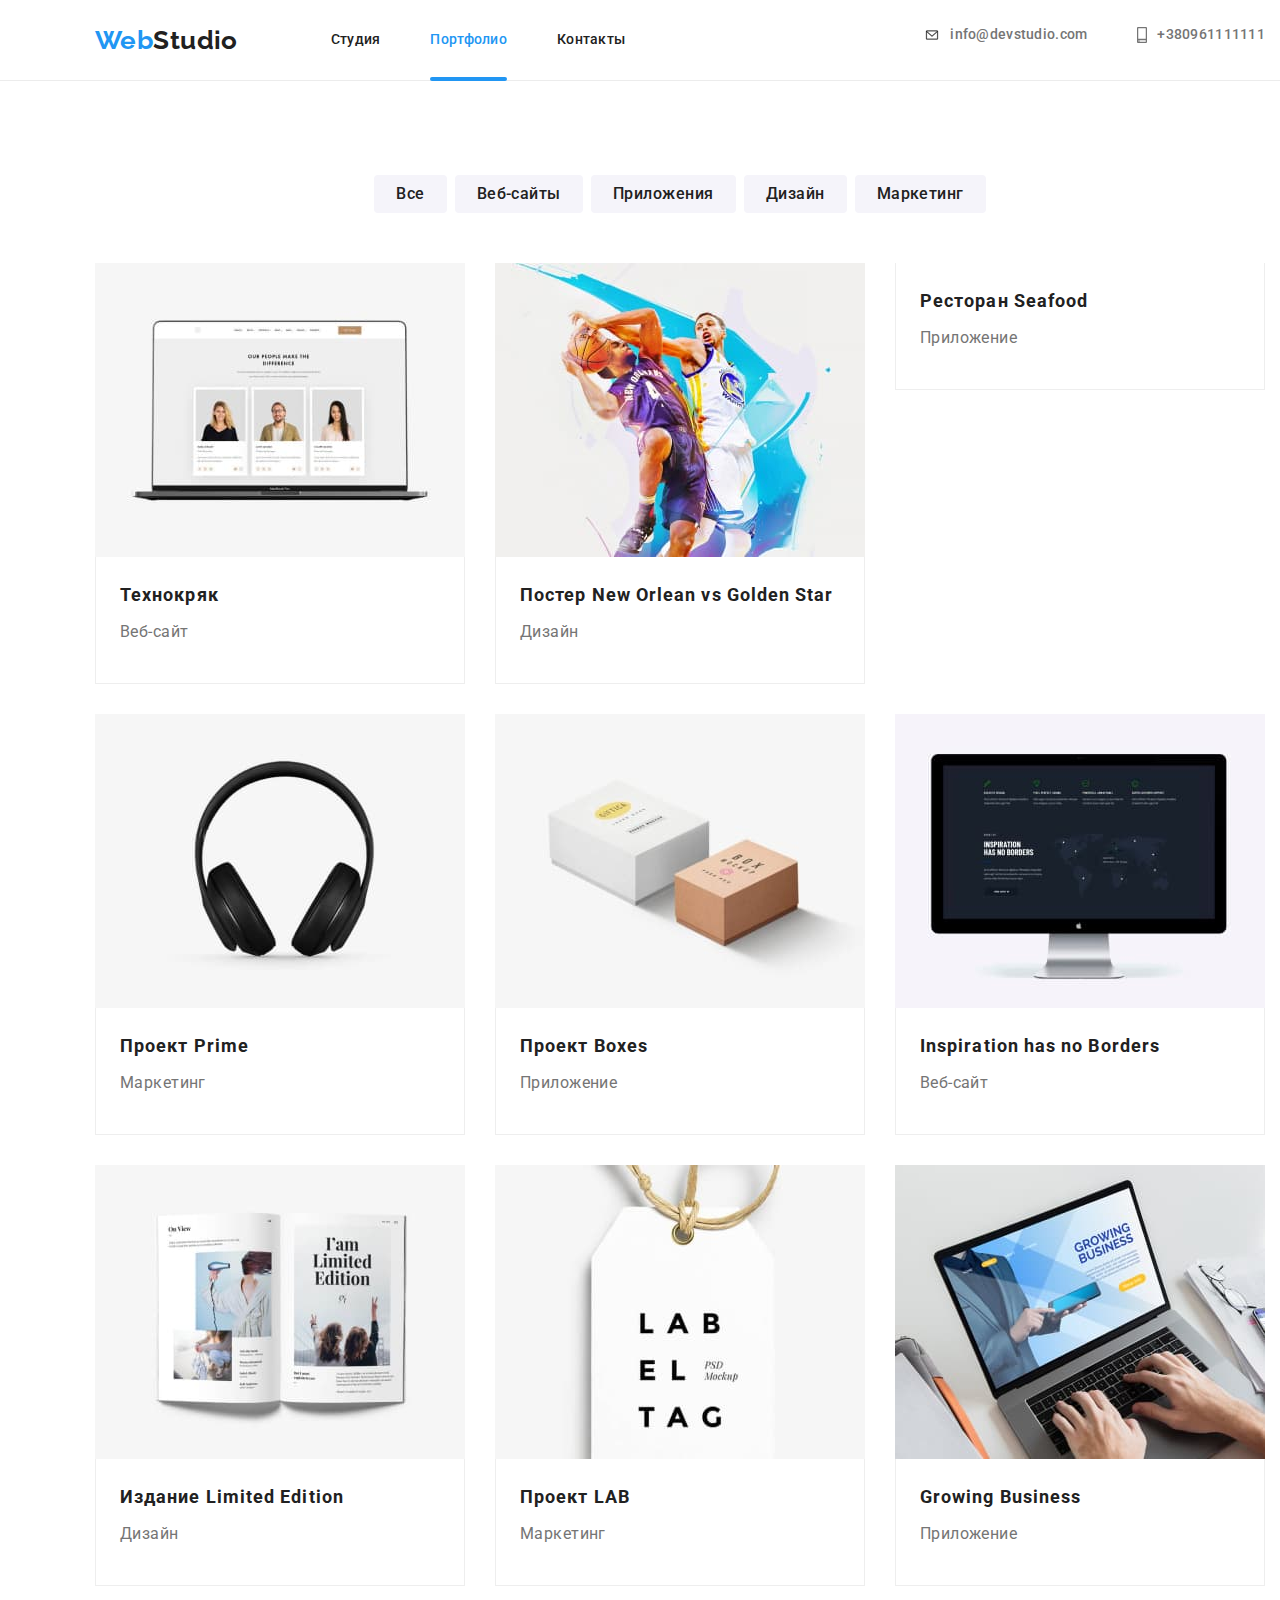
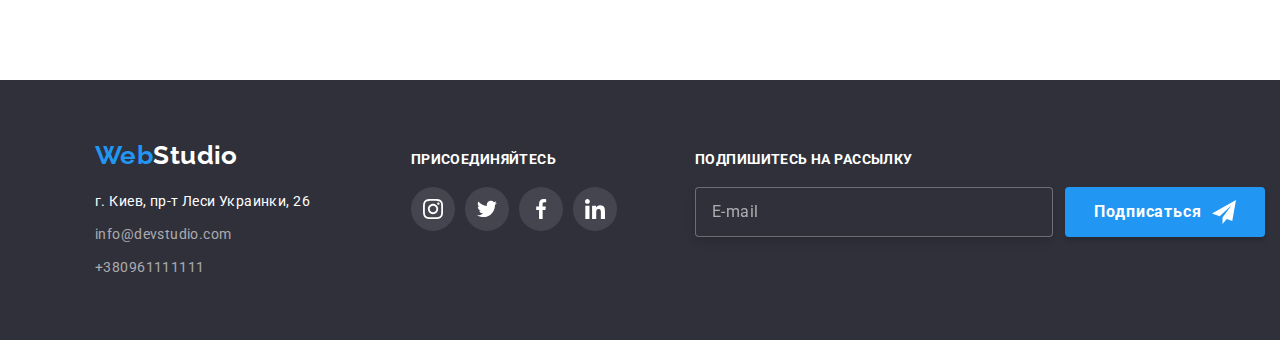
==== commit a8d1846f: "корректировка" ====
--- a/portfolio.html
+++ b/portfolio.html
@@ -117,14 +117,14 @@
 
           <ul class="mobile-menu__list">
             <li>
+              <a class="mobile-menu__link" href="./index.html">Студия</a>
+            </li>
+            <li>
               <a
                 class="mobile-menu__link mobile-menu__link--current"
-                href="#studio"
-                >Студия</a
+                href="#portfolio"
+                >Портфолио</a
               >
-            </li>
-            <li>
-              <a class="mobile-menu__link" href="./portfolio.html">Портфолио</a>
             </li>
             <li><a class="mobile-menu__link" href="#contacts">Контакты</a></li>
           </ul>
@@ -284,7 +284,7 @@
               <li class="portfolio__item">
                 <a href="" class="link portfolio__link">
                   <div class="box">
-                    <picture>
+                    <picture class="picture-portfolio">
                       <source
                         srcset="./images/img3.jpg 1x"
                         media="(min-width:1200px)"
@@ -659,5 +659,6 @@
         </div>
       </div>
     </footer>
+    <script src="./js/menu.js"></script>
   </body>
 </html>
--- a/css/main.min.css
+++ b/css/main.min.css
@@ -1,2 +1,2 @@
-:root{--primary-text-color: #212121;--hero-text-color: #ffffff;--accent-color: #2196f3;--logo-text-color: #000000;--secondary-text-color: #757575;--footer-contact-color: #ffffff99;--primary-bg-color: #ffffff;--secondary-bg-color: #f5f4fa;--footer-bg-color: #2f303a;--overlay-bg-color: rgba(33, 150, 243, 0.9);--primery-font-family: 'Roboto', sans-serif;--logo-font-family: 'Raleway', sans-serif;--header-border: #ececec;--portfolio-border: #eeeeee;--icon-color: #afb1b8;--backdrop-color: rgba(0, 0, 0, 0.2);--duration: 250ms;--timing-function: cubic-bezier(0.4, 0, 0.2, 1)}html{box-sizing:border-box}*,*::before,*::after{box-sizing:inherit}body{background-color:var(--primary-bg-color);color:var(--primary-text-color);font-family:var(--primery-font-family);font-style:normal;font-weight:normal;font-size:14px;letter-spacing:0.03em}h1,h2,h3,p{margin-top:0px}img{display:block;height:auto;max-width:100%}ul{padding:0;margin:0;list-style:none;text-decoration:none}.link{color:inherit;text-decoration:none}.list{list-style:none;padding:0;margin:0}.visually-hidden{position:absolute;width:1px;height:1px;margin:-1px;border:0;padding:0;white-space:nowrap;clip-path:inset(100%);clip:rect(0 0 0 0);overflow:hidden}.conteiner{margin-left:auto;margin-right:auto;margin-top:0;margin-bottom:0;padding-right:15px;padding-left:15px;width:100%}@media screen and (min-width: 320px){.conteiner{max-width:320px}}@media screen and (min-width: 480px){.conteiner{max-width:480px}}@media screen and (min-width: 768px){.conteiner{max-width:768px}}@media screen and (min-width: 1200px){.conteiner{max-width:1200px}}.page-header{padding-top:0px;border-bottom-width:1px;border-bottom-style:solid;border-bottom-color:var(--header-border)}@media screen and (min-width: 320px){.page-header .conteiner{display:flex;align-items:center}}.logo,.logo-footer{font-family:var(--logo-font-family);text-decoration:none;font-size:26px;line-height:1.19;font-weight:700}.logo{display:inline-block}@media screen and (min-width: 768px){.logo{margin-right:88px}}@media screen and (min-width: 1200px){.logo{margin-right:93px}}.logo__footer{margin:0px}.logo__text{color:var(--accent-color)}.logo__text--white{color:var(--hero-text-color)}.nav{margin-right:auto;display:flex;align-items:center;justify-content:space-between}@media screen and (min-width: 768px){.menu-open{display:none}}@media screen and (max-width: 767px){.menu-open{position:absolute;right:30px;top:-5px;display:flex;align-items:center;justify-content:space-between}}.nav__list{display:inline-flex}@media screen and (max-width: 767px){.nav__list{display:none}}.nav__link{display:block;padding-top:32px;padding-bottom:32px;color:var(--primary-text-color);font-weight:500;line-height:1.14;letter-spacing:0.02em;text-decoration:none;transition:color var(--duration) var(--timing-function)}.nav__item:not(:last-child){margin-right:50px}.nav__link:hover,.nav__link:focus{color:var(--accent-color)}.nav__link--current{color:var(--accent-color)}.nav__link{position:relative}.nav__link::after{position:absolute;content:"";width:100%;display:block;height:4px;bottom:-1px;background-color:var(--accent-color);border-radius:2px;opacity:0}.nav__link:hover::after,.nav__link:focus::after{opacity:1}.nav__link--current::after{opacity:1}.mobile-menu{position:absolute;background-color:var(--primary-bg-color);box-shadow:0px 4px 8px rgba(0,0,0,0.04),0px 2px 4px rgba(0,0,0,0.08),0px 1px 3px rgba(0,0,0,0.16);top:0;width:100vw;height:100vh;padding:48px 0}.mobile-menu .conteiner{position:relative;display:block;align-items:center;height:100%}.mobile-menu.is-hidden{opacity:0;pointer-events:none}.mobile-menu__list{margin-bottom:-30px}.mobile-menu__list li{margin-bottom:30px}.mobile-menu__link{font-weight:500;font-size:40px;line-height:1.18;letter-spacing:0.02em;text-decoration:none;color:var(--primary-text-color);transition:color var(--duration) var(--timing-function)}.mobile-menu__link:hover,.mobile-menu__link:focus{color:var(--accent-color)}.mobile-menu__link--current{color:var(--accent-color)}.mobile-contacts__list li{margin-bottom:64px}.mail-contact__link{font-weight:500;font-size:34px;line-height:1.18;letter-spacing:0.02em;color:var(--secondary-text-color);transition:color var(--duration) var(--timing-function)}.phone-contact__link{font-weight:500;font-size:24px;line-height:1.17;letter-spacing:0.02em;color:var(--secondary-text-color)}.mail-contact__link:hover,.mail-contact__link:focus{color:var(--accent-color)}.mobile-social__list{display:flex}.mobile-social__list li a{font-weight:500;font-size:18px;line-height:1.22;letter-spacing:0.02em;color:var(--accent-color);text-decoration:none}.mobile-social__items{display:flex}.vertical{margin-left:5px;margin-right:5px;margin-top:8px;width:22px;height:0px;border:1px solid rgba(33,33,33,0.2);transform:rotate(90deg)}.mobile-open-button:hover,.mobile-open-button:focus{fill:var(--accent-color)}.mobile-bottom{position:absolute;bottom:0}.mobile-close-button{position:absolute;display:inline-block;display:inline-flex;align-items:center;right:20px;top:-15px;background-color:var(--primary-bg-color);transition:color var(--duration) var(--timing-function);cursor:pointer}.mobile-close-button:hover,.mobile-close-button:focus{fill:var(--accent-color)}.mobile-close{position:absolute;right:15px;top:-20px;border:0}.contacts{display:flex}@media screen and (min-width: 768px){.contacts{margin-left:84px}}.contacts__list{display:flex;font-style:inherit}@media screen and (max-width: 767px){.contacts__list{display:none}}@media screen and (min-width: 768px){.contacts__list{flex-wrap:wrap}}@media screen and (min-width: 1200px){.contacts__list{flex-wrap:nowrap}}@media screen and (min-width: 1200px){.contacts__item+.contacts__item{margin-left:50px}}@media screen and (min-width: 768px){.contacts__item:not(:last-child){margin-bottom:10px}}.contacts__link{display:flex;align-items:center;color:var(--secondary-text-color);font-weight:500;line-height:1.14;letter-spacing:0.02em;text-decoration:none;transition:color var(--duration) var(--timing-function)}@media screen and (min-width: 768px){.contacts__link{font-size:12px;line-height:1.16}}@media screen and (min-width: 1200px){.contacts__link{font-size:14px;line-height:1.14}}.contacts-one__icon,.contacts-second__icon{margin-right:10px;stroke:currentColor}.contacts__link:hover,.contacts__link:focus{color:var(--accent-color)}@media screen and (min-width: 768px){.contacts-one__icon{width:14px;height:10px}}@media screen and (min-width: 1200px){.contacts-one__icon{width:16px;height:12px}}@media screen and (min-width: 768px){.contacts-second__icon{width:10px;height:14px}}@media screen and (min-width: 1200px){.contacts-second__icon{width:10px;height:16px}}.hero{background-color:var(--footer-bg-color);max-width:1600px;padding-left:15px;padding-right:15px;margin-right:auto;margin-left:auto;background-image:linear-gradient(to top left, rgba(47,48,58,0.4), rgba(47,48,58,0.4)),url("../images/m-hero.jpg");background-repeat:no-repeat;background-position:center;background-size:cover;padding-top:118px;padding-bottom:118px}@media screen and (min-width: 768px){.hero{background-image:linear-gradient(to top left, rgba(47,48,58,0.4), rgba(47,48,58,0.4)),url("../images/t-hero.jpg")}}@media screen and (min-width: 1200px){.hero{padding-top:200px;padding-bottom:200px;background-image:linear-gradient(to top left, rgba(47,48,58,0.4), rgba(47,48,58,0.4)),url("../images/hero.jpg")}}.hero__content{margin:0 auto;width:100%;max-width:360px;text-align:center}@media screen and (min-width: 1200px){.hero__content{max-width:696px}}.hero__title{margin-bottom:30px;color:var(--hero-text-color);font-weight:900;font-size:26px;line-height:1.61;letter-spacing:0.06em;text-transform:uppercase}@media screen and (min-width: 1200px){.hero__title{font-size:44px;line-height:1.36}}.hero__button{margin-right:auto;margin-left:auto;min-width:200px;min-height:50px;padding:10px 32px;display:flex;align-items:center;border-radius:4px;border:none;font-style:inherit;font-weight:700;font-size:16px;line-height:1.87;letter-spacing:0.06em;color:var(--hero-text-color);background-color:var(--accent-color);box-shadow:0px 4px 4px rgba(0,0,0,0.15)}.section{padding-top:60px;padding-bottom:60px}@media screen and (min-width: 1200px){.section{padding-top:94px;padding-bottom:94px}}.work__title--stl,.team__title--stl,.clients__title--stl{margin-bottom:50px;text-align:center;font-weight:700;font-size:36px;line-height:1.17;letter-spacing:0.03em}.features__text--cl,.portfolio__text--cl{color:var(--secondary-text-color)}.features{display:block}.features__list{padding:0px;margin:0px;margin-bottom:-30px}@media screen and (min-width: 768px){.features__list{display:flex;flex-wrap:wrap;margin-left:-30px}}@media screen and (min-width: 1200px){.features__list{display:flex;flex-wrap:nowrap;margin-top:-30px;margin-left:-30px}}.features__list>.features__item{width:100%}@media screen and (min-width: 768px){.features__list>.features__item{flex-basis:calc((100% - 2 * 30px) / 2);margin-left:30px}}@media screen and (min-width: 1200px){.features__list>.features__item{flex-basis:calc((100% - 4 * 30px) / 4);margin-top:30px;margin-left:30px}}.features__title{text-align:center;margin-top:0;margin-bottom:10px;font-weight:700;font-size:14px;line-height:1.14;text-transform:uppercase}@media screen and (min-width: 768px){.features__title{text-align:left}}.features__icon{display:flex;justify-content:center;align-items:center;margin-bottom:30px;width:100%;height:120px;border:1px solid transparent;background-color:var(--secondary-bg-color);border-radius:4px}.features__item{margin-top:0;line-height:1.71}.work{padding-top:0px;display:none}@media screen and (min-width: 1200px){.work{display:block}}.work__list{display:flex;flex-wrap:wrap;margin-top:-30px;margin-left:-30px}.work__img{position:relative}.work__label{display:flex;align-items:center;justify-content:center;position:absolute;background-color:rgba(47,48,58,0.8);color:var(--hero-text-color);width:100%;bottom:0px;height:70px}.work__text{color:var(--hero-text-color);margin-bottom:0;font-weight:700}.work__list>.work__item{flex-basis:calc((100% - 3 * 30px) / 3);text-align:center;margin-top:30px;margin-left:30px}.team{background-color:var(--secondary-bg-color)}@media screen and (min-width: 768px){.team__list{display:flex;flex-wrap:wrap;margin-left:-30px}}@media screen and (min-width: 1200px){.team__list{display:flex;flex-wrap:nowrap;margin-top:-30px;margin-left:-30px}}.team__item{box-shadow:0px 1px 3px rgba(0,0,0,0.12),0px 1px 1px rgba(0,0,0,0.14),0px 2px 1px rgba(0,0,0,0.2);border-radius:0px 0px 4px 4px;width:100%}@media screen and (min-width: 768px){.team__item{flex-basis:calc((100% - 2 * 30px) / 2);margin-top:30px;margin-left:30px}}@media screen and (min-width: 1200px){.team__item{flex-basis:calc((100% - 4 * 30px) / 4);margin-top:30px;margin-left:30px}}.team__foto{width:100%}@media screen and (min-width: 1200px){.team__foto{margin-top:0}}.team__content{padding-top:30px;padding-bottom:30px;text-align:center;background-color:var(--hero-text-color)}.team__name{margin-top:0;margin-bottom:10px;font-weight:500;font-size:16px;line-height:1.19}.team__position{margin-bottom:0;font-size:16px;line-height:1.19;color:var(--secondary-text-color)}.social-icons{display:inline-flex;justify-content:center}.social-icons__item:not(:last-child){margin-right:10px}.social-icons__link{margin-top:16px;display:flex;align-items:center;justify-content:center;width:44px;height:44px;border-radius:50%;background-color:var(--primary-bg-color);color:var(--icon-color);transition:background-color var(--duration) var(--timing-function),color var(--duration) var(--timing-function)}.social-icons__link:hover,.social-icons__link:focus,.social-icons__link--footer:hover,.social-icons__link--footer:focus{background-color:var(--accent-color)}.footer .social-icons{display:inline-flex;justify-content:center}.social-icons__svg{width:20px;height:20px;fill:currentColor}.social-icons__link:hover .social-icons__svg,.social-icons__link:focus .social-icons__svg{fill:var(--hero-text-color)}.social-icons__link--footer{background-color:rgba(255,255,255,0.1);color:var(--hero-text-color);margin-top:0px}.clients{display:block}@media screen and (min-width: 480px){.clients__list{display:flex;flex-wrap:wrap;margin-left:-30px;margin-top:-30px}}@media screen and (min-width: 768px){.clients__list{display:flex;flex-wrap:wrap;margin-left:-30px;margin-top:-30px}}@media screen and (min-width: 1200px){.clients__list{display:inline-flex;flex-wrap:nowrap;margin-top:-30px;margin-left:-30px}}.clients__item{width:100%}@media screen and (min-width: 320px){.clients__item{flex-basis:calc((100% - 2 * 30px) / 2);margin-top:30px;margin-left:30px}}@media screen and (min-width: 768px){.clients__item{flex-basis:calc((100% - 3 * 30px) / 3);margin-top:30px;margin-left:30px}}@media screen and (min-width: 1200px){.clients__item{flex-basis:calc((100% - 6 * 30px) / 6);margin-top:30px;margin-left:30px}}.clients__link{display:flex;justify-content:center;align-items:center;width:210px;height:92px;border:1px solid var(--icon-color);box-sizing:border-box;border-radius:4px;color:var(--icon-color);transition-property:color border-color;transition-duration:var(--duration);transition-timing-function:var(--timing-function)}@media screen and (min-width: 768px){.clients__link{width:226px}}@media screen and (min-width: 1200px){.clients__link{width:170px}}.clients__link:hover,.clients__link:focus{border:1px solid var(--accent-color);color:var(--accent-color)}.clients__icon{width:106px;height:60px;fill:currentColor}@media screen and (max-width: 767px){.footer .conteiner{text-align:center}}@media screen and (min-width: 768px){.footer .conteiner{display:flex;justify-content:space-around;flex-wrap:wrap}}@media screen and (min-width: 1200px){.footer .conteiner{display:flex;align-items:baseline;flex-wrap:nowrap}}.footer{background-color:var(--footer-bg-color);padding-top:60px;padding-bottom:60px}.footer-nav{width:100%;margin-bottom:60px;text-align:center}@media screen and (min-width: 768px){.footer-nav{margin-left:0}}@media screen and (min-width: 1200px){.footer-nav{text-align:left;margin-bottom:0}}@media screen and (max-width: 480px){.tablet-footer{margin-bottom:60px}}@media screen and (min-width: 480px){.tablet-footer{margin-bottom:60px}}@media screen and (min-width: 768px){.tablet-footer{display:inline-flex;margin-left:auto;margin-right:auto;margin-bottom:0;align-items:baseline;justify-content:space-between}}@media screen and (min-width: 1200px){.tablet-footer{margin-left:0;margin-right:0}}.address{margin:20px 0px 0px}.address__item{margin-top:9px}.address__list{font-style:normal;line-height:1.71}.address__text{text-decoration:none;color:var(--hero-text-color)}.address__link{text-decoration:none;color:var(--footer-contact-color);transition:color var(--duration) var(--timing-function)}.address__link:hover,.address__link:focus,.address__text:hover,.address__text:focus{color:var(--accent-color)}.join{justify-content:center;align-content:center}@media screen and (min-width: 768px){.join{margin-left:165px;justify-content:center;align-content:center;text-align:center}}@media screen and (min-width: 1200px){.join{text-align:center;width:calc(100% / 12 * 3);text-align:left;margin-left:0}}.join__title{color:var(--hero-text-color);margin-bottom:20px;text-transform:uppercase;font-size:14px}@media screen and (min-width: 768px){.join__title{text-align:center}}.subscribe{margin-left:0;text-align:center}@media screen and (max-width: 480px){.subscribe{width:100%}}@media screen and (min-width: 1200px){.subscribe{margin-left:auto;text-align:left}}.subscribe__title{color:var(--hero-text-color);margin-bottom:20px;text-transform:uppercase;font-size:14px}.footer-form{display:block}@media screen and (min-width: 1200px){.footer-form{display:flex}}.footer-form__input{width:100%;height:50px;margin-right:12px;padding:15px 16px;border:1px solid rgba(255,255,255,0.3);filter:drop-shadow(0px 4px 4px rgba(0,0,0,0.15));border-radius:4px;color:var(--primary-bg-color);background-color:var(--footer-bg-color)}@media screen and (min-width: 768px){.footer-form__input{width:358px}}@media screen and (min-width: 1200px){.footer-form__input{width:358px}}.footer-form__input::placeholder{display:flex;align-items:center;font-weight:400;font-size:16px;line-height:1.25;letter-spacing:0.03em;color:rgba(255,255,255,0.6)}.footer-form__button{margin-top:20px;position:relative;justify-content:center;align-items:center;padding-top:10px;padding-bottom:10px;width:200px;height:50px;color:var(--hero-text-color);background-color:var(--accent-color);border-color:var(--accent-color);box-shadow:0px 4px 4px rgba(0,0,0,0.15);border-radius:4px;border:none;font-weight:700;font-size:16px;line-height:1.87;letter-spacing:0.06em;cursor:pointer;transition:background-color var(--duration) var(--timing-function)}@media screen and (min-width: 480px){.footer-form__button{display:block;margin-left:auto;margin-right:auto}}@media screen and (min-width: 1200px){.footer-form__button{display:flex;margin-top:0}}.footer-form__button:hover{background-color:var(--accent-color)}.footer-form__icon{margin-left:10px;top:13px;bottom:13px;fill:var(--primary-bg-color)}.filter__button{padding:6px 22px;color:var(--primary-text-color);border:0px;background-color:var(--secondary-bg-color);cursor:pointer;font-family:inherit;font-weight:500;font-size:16px;line-height:1.62;text-align:center;letter-spacing:0.03em;border-radius:4px;transition:background-color var(--duration) var(--timing-function),color var(--duration) var(--timing-function),box-shadow var(--duration) var(--timing-function)}.filter__button:hover,.filter__button:focus{color:var(--hero-text-color);background-color:var(--accent-color);box-shadow:0px 3px 1px rgba(0,0,0,0.1),0px 1px 2px rgba(0,0,0,0.08),0px 2px 2px rgba(0,0,0,0.12)}.filter__list{display:flex;flex-wrap:wrap;margin-bottom:40px;justify-content:start}@media screen and (min-width: 768px){.filter__list{flex-wrap:nowrap;margin-bottom:36px;justify-content:center}}@media screen and (min-width: 1200px){.filter__list{margin-bottom:50px;flex-wrap:nowrap;justify-content:center}}@media screen and (max-width: 767px){.filter__item{margin-bottom:15px}}.filter__item:not(:last-child){margin-right:8px}.portfolio{display:block}.portfolio__list{padding:0px;margin:0px;list-style:none}@media screen and (min-width: 768px){.portfolio__list{display:flex;flex-wrap:wrap}}@media screen and (min-width: 768px){.portfolio__list{margin-left:-30px;margin-top:-30px}}.portfolio__item{width:100%}@media screen and (min-width: 480px){.portfolio__item{width:100%}}@media screen and (min-width: 768px){.portfolio__item{flex-basis:calc((100% - 2 * 30px) / 2);margin-left:30px;margin-top:30px}}@media screen and (min-width: 1200px){.portfolio__item{flex-basis:calc((100% - 3 * 30px) / 3);margin-left:30px;margin-top:30px}}@media screen and (max-width: 767px){.portfolio__item:not(:last-child){margin-bottom:30px}}.portfolio__link{display:block;transition:box-shadow var(--duration) var(--timing-function);text-decoration:none}.portfolio__link:hover,.portfolio__link:focus{border:1px solid var(--portfolio-border);box-shadow:0px 1px 1px rgba(0,0,0,0.12),0px 4px 4px rgba(0,0,0,0.06),1px 4px 6px rgba(0,0,0,0.16)}.portfolio__content{padding:20px 0 20px 24px;background:var(--primary-bg-color);border-right:1px solid var(--portfolio-border);border-bottom:1px solid var(--portfolio-border);border-left:1px solid var(--portfolio-border);text-decoration:none}.portfolio__title{color:var(--primary-text-color);margin-bottom:4px;font-weight:700;font-size:18px;line-height:2;letter-spacing:0.06em}.portfolio__text--cl{font-size:16px;line-height:1.87}.box{position:relative;width:100%;height:100%;margin-left:auto;margin-right:auto;overflow:hidden}.box:hover .overlay{transform:translatey(0)}.overlay{position:absolute;top:0;bottom:0;width:100%;height:100%;background-color:var(--overlay-bg-color);transform:translatey(100%);transition:transform var(--duration) var(--timing-function)}.overlay>p{color:var(--hero-text-color);margin:0;padding-top:63px;padding-right:24px;padding-bottom:63px;padding-left:24px;font-size:18px;line-height:1.56}.backdrop{position:fixed;top:0;left:0;width:100%;height:100%;background-color:var(--backdrop-color);z-index:2;opacity:1;transition:opacity var(--duration) var(--timing-function)}.is-hidden{opacity:0;visibility:hidden;pointer-events:none}.backdrop.is-hidden .modal{transform:translate(-50%, -50%) scale(0.5)}.modal{position:absolute;width:450px;height:609px;top:50%;left:50%;transform:translate(-50%, -50%) scale(1);background-color:var(--primary-bg-color);box-shadow:0px 1px 3px rgba(0,0,0,0.12),0px 1px 1px rgba(0,0,0,0.14),0px 2px 1px rgba(0,0,0,0.2);border-radius:4px;transition:transform var(--duration) var(--timing-function),visibility var(--duration) var(--timing-function)}@media screen and (min-width: 1200px){.modal{width:528px;height:581px}}.modal__button{position:absolute;display:inline-block;width:30px;height:30px;top:8px;right:8px;display:inline-flex;align-items:center;border:1px solid rgba(0,0,0,0.1);border-radius:50%;background-color:var(--primary-bg-color);transition:color var(--duration) var(--timing-function);cursor:pointer}.modal__button:hover,.modal__button:focus{fill:var(--accent-color)}.form__group{display:flex;flex-direction:column;padding-left:40px;padding-right:40px}@media screen and (min-width: 1200px){.form__group{width:528px;height:581px}}@media screen and (max-width: 768px){.form__group{width:450px;height:609px}}.form__title{margin-bottom:12px;padding-top:40px;font-weight:700;font-size:20px;line-height:1.5;text-align:center;color:var(--primary-text-color)}@media screen and (min-width: 1200px){.form__title{font-size:20px;line-height:1.15}}.form__item{position:relative;display:flex;flex-direction:column;margin-bottom:10px}.form__label{margin-bottom:4px;font-weight:400;font-size:12px;line-height:1.17;letter-spacing:0.01em;color:var(--secondary-text-color);text-align:left}.form__input{height:40px;padding-left:42px;padding-right:12px;border:1px solid rgba(33,33,33,0.2);box-sizing:border-box;border-radius:4px;transition:border-color var(--duration) var(--timing-function),fill var(--duration) var(--timing-function)}@media screen and (min-width: 1200px){.form__input{width:448px;height:40px}}@media screen and (max-width: 1200px){.form__input{width:370px;height:40px}}.form__input:hover,.form__input:focus{border-color:var(--accent-color);cursor:pointer;outline:none}.form__input:hover+.modal__icon,.form__input:focus+.modal__icon{fill:var(--accent-color)}.modal__icon{position:absolute;top:50%;left:12px;transition:fill var(--duration) var(--timing-function)}.form__input--comment{padding:12px 16px;margin-bottom:20px;height:120px;resize:none;border:1px solid rgba(33,33,33,0.2);box-sizing:border-box;border-radius:4px}.form__input--comment:hover,.form__input--comment:focus{border-color:var(--accent-color);cursor:pointer;outline:none}.form__input--comment::placeholder{font-family:Roboto;font-weight:400;font-size:12px;line-height:1.17;letter-spacing:0.01em;color:rgba(117,117,117,0.5)}.form-checkbox__field{display:flex;align-items:center;flex-direction:row;position:relative;justify-content:center}.form-checkbox__label{display:flex;align-items:center;font-size:12px;line-height:1.17;color:var(--primery-text-color);text-align:center}@media screen and (min-width: 1200px){.form-checkbox__label{font-size:14px;line-height:1.71}}.conditions{color:var(--accent-color);margin-left:5px}.form-checkbox__input{position:absolute;appearance:none;-webkit-appearance:none;-moz-appearance:none}.form-checkbox__label::before{content:"";width:16px;height:16px;border:2px solid #212121;border-radius:3px;margin-right:8px;display:inline-block;transition:background-color var(--duration) var(--timing-function)}.form-checkbox__input:checked+.form-checkbox__label::before{background-color:var(--accent-color);border-color:var(--accent-color);background-image:url(../images/icons/check.svg);background-position:center;background-repeat:no-repeat;background-size:contain;transition:background-color var(--duration) var(--timing-function)}.form-checkbox__input:focus-within ~ .form-checkbox__label::before{border:1px solid #2196f3;outline:none;transition:border-color var(--duration) var(--timing-function)}.form__button-thumb{text-align:center}.form__btn-submit{display:inline-block;width:200px;height:50px;padding:10px 55px;margin-top:30px;margin-bottom:40px;color:var(--hero-text-color);background-color:var(--accent-color);border-color:var(--accent-color);font-weight:700;font-size:16px;line-height:1.87;letter-spacing:0.06em;cursor:pointer;border:none;border-radius:4px;box-shadow:0px 4px 4px rgba(0,0,0,0.15);transition:background-color var(--duration) var(--timing-function)}.form__btn-submit:hover{background-color:var(--accent-color)}
+:root{--primary-text-color: #212121;--hero-text-color: #ffffff;--accent-color: #2196f3;--logo-text-color: #000000;--secondary-text-color: #757575;--footer-contact-color: #ffffff99;--primary-bg-color: #ffffff;--secondary-bg-color: #f5f4fa;--footer-bg-color: #2f303a;--overlay-bg-color: rgba(33, 150, 243, 0.9);--primery-font-family: 'Roboto', sans-serif;--logo-font-family: 'Raleway', sans-serif;--header-border: #ececec;--portfolio-border: #eeeeee;--icon-color: #afb1b8;--backdrop-color: rgba(0, 0, 0, 0.2);--duration: 250ms;--timing-function: cubic-bezier(0.4, 0, 0.2, 1)}html{box-sizing:border-box}*,*::before,*::after{box-sizing:inherit}body{background-color:var(--primary-bg-color);color:var(--primary-text-color);font-family:var(--primery-font-family);font-style:normal;font-weight:normal;font-size:14px;letter-spacing:0.03em}h1,h2,h3,p{margin-top:0px}img{display:block;height:auto;max-width:100%}ul{padding:0;margin:0;list-style:none;text-decoration:none}.link{color:inherit;text-decoration:none}.list{list-style:none;padding:0;margin:0}.visually-hidden{position:absolute;width:1px;height:1px;margin:-1px;border:0;padding:0;white-space:nowrap;clip-path:inset(100%);clip:rect(0 0 0 0);overflow:hidden}.conteiner{margin-left:auto;margin-top:0;margin-bottom:0;padding-right:15px;padding-left:15px;width:100%}@media screen and (min-width: 320px){.conteiner{max-width:320px}}@media screen and (min-width: 480px){.conteiner{max-width:480px}}@media screen and (min-width: 768px){.conteiner{max-width:768px}}@media screen and (min-width: 1200px){.conteiner{max-width:1200px}}.page-header{padding-top:0px;border-bottom-width:1px;border-bottom-style:solid;border-bottom-color:var(--header-border)}@media screen and (max-width: 767px){.page-header .conteiner{margin-top:16px;margin-bottom:16px}}@media screen and (min-width: 320px){.page-header .conteiner{display:flex;align-items:center}}.logo,.logo-footer{font-family:var(--logo-font-family);text-decoration:none;font-size:26px;line-height:1.19;font-weight:700}.logo{display:inline-block}@media screen and (min-width: 768px){.logo{margin-right:88px}}@media screen and (min-width: 1200px){.logo{margin-right:93px}}.logo__footer{margin:0px}.logo__text{color:var(--accent-color)}.logo__text--white{color:var(--hero-text-color)}.nav{margin-right:auto;display:flex;align-items:center;justify-content:space-between}@media screen and (min-width: 768px){.menu-open{display:none}}@media screen and (max-width: 767px){.menu-open{position:absolute;right:30px;top:10;display:flex;align-items:center;justify-content:space-between}}.nav__list{display:inline-flex}@media screen and (max-width: 767px){.nav__list{display:none}}.nav__link{display:block;padding-top:32px;padding-bottom:32px;color:var(--primary-text-color);font-weight:500;line-height:1.14;letter-spacing:0.02em;text-decoration:none;transition:color var(--duration) var(--timing-function)}.nav__item:not(:last-child){margin-right:50px}.nav__link:hover,.nav__link:focus{color:var(--accent-color)}.nav__link--current{color:var(--accent-color)}.nav__link{position:relative}.nav__link::after{position:absolute;content:"";width:100%;display:block;height:4px;bottom:-1px;background-color:var(--accent-color);border-radius:2px;opacity:0}.nav__link:hover::after,.nav__link:focus::after{opacity:1}.nav__link--current::after{opacity:1}.mobile-menu{position:absolute;background-color:var(--primary-bg-color);box-shadow:0px 4px 8px rgba(0,0,0,0.04),0px 2px 4px rgba(0,0,0,0.08),0px 1px 3px rgba(0,0,0,0.16);top:0;width:100vw;height:100vh;padding:48px 0}.mobile-menu .conteiner{position:relative;display:block;align-items:center;height:100%}.mobile-menu .is-hidden{opacity:0;pointer-events:none}.mobile-menu__list{margin-bottom:-30px}.mobile-menu__list li{margin-bottom:30px}.mobile-menu__link{font-weight:500;font-size:40px;line-height:1.18;letter-spacing:0.02em;text-decoration:none;color:var(--primary-text-color);transition:color var(--duration) var(--timing-function)}.mobile-menu__link:hover,.mobile-menu__link:focus{color:var(--accent-color)}.mobile-menu__link--current{color:var(--accent-color)}.mobile-contacts__list li{margin-bottom:64px}.mail-contact__link{font-weight:500;font-size:34px;line-height:1.18;letter-spacing:0.02em;color:var(--secondary-text-color);transition:color var(--duration) var(--timing-function)}.phone-contact__link{font-weight:500;font-size:24px;line-height:1.17;letter-spacing:0.02em;color:var(--secondary-text-color)}.mail-contact__link:hover,.mail-contact__link:focus{color:var(--accent-color)}.mobile-social__list{display:flex}.mobile-social__list li a{font-weight:500;font-size:18px;line-height:1.22;letter-spacing:0.02em;color:var(--accent-color);text-decoration:none}.mobile-social__items{display:flex}.vertical{margin-left:5px;margin-right:5px;margin-top:8px;width:22px;height:0px;border:1px solid rgba(33,33,33,0.2);transform:rotate(90deg)}.mobile-open-button:hover,.mobile-open-button:focus{fill:var(--accent-color)}.mobile-bottom{position:absolute;bottom:0}.mobile-close-button{position:absolute;display:inline-block;display:inline-flex;align-items:center;right:20px;top:-15px;background-color:var(--primary-bg-color);transition:color var(--duration) var(--timing-function);cursor:pointer}.mobile-close-button:hover,.mobile-close-button:focus{fill:var(--accent-color)}.mobile-close{position:absolute;right:15px;top:-20px;border:0}.contacts{display:flex}@media screen and (min-width: 768px){.contacts{margin-left:84px}}.contacts__list{display:flex;font-style:inherit}@media screen and (max-width: 767px){.contacts__list{display:none}}@media screen and (min-width: 768px){.contacts__list{flex-wrap:wrap}}@media screen and (min-width: 1200px){.contacts__list{flex-wrap:nowrap}}@media screen and (min-width: 1200px){.contacts__item+.contacts__item{margin-left:50px}}@media screen and (min-width: 768px){.contacts__item:not(:last-child){margin-bottom:10px}}.contacts__link{display:flex;align-items:center;color:var(--secondary-text-color);font-weight:500;line-height:1.14;letter-spacing:0.02em;text-decoration:none;transition:color var(--duration) var(--timing-function)}@media screen and (min-width: 768px){.contacts__link{font-size:12px;line-height:1.16}}@media screen and (min-width: 1200px){.contacts__link{font-size:14px;line-height:1.14}}.contacts-one__icon,.contacts-second__icon{margin-right:10px;stroke:currentColor}.contacts__link:hover,.contacts__link:focus{color:var(--accent-color)}@media screen and (min-width: 768px){.contacts-one__icon{width:14px;height:10px}}@media screen and (min-width: 1200px){.contacts-one__icon{width:16px;height:12px}}@media screen and (min-width: 768px){.contacts-second__icon{width:10px;height:14px}}@media screen and (min-width: 1200px){.contacts-second__icon{width:10px;height:16px}}.hero{background-color:var(--footer-bg-color);padding-left:15px;padding-right:15px;margin-right:auto;margin-left:auto;background-image:linear-gradient(to top left, rgba(47,48,58,0.4), rgba(47,48,58,0.4)),url("../images/m-hero.jpg");background-repeat:no-repeat;background-position:center;background-size:cover;padding-top:118px;padding-bottom:118px}@media screen and (min-width: 768px){.hero{background-image:linear-gradient(to top left, rgba(47,48,58,0.4), rgba(47,48,58,0.4)),url("../images/t-hero.jpg")}}@media screen and (min-width: 1200px){.hero{padding-top:200px;padding-bottom:200px;background-image:linear-gradient(to top left, rgba(47,48,58,0.4), rgba(47,48,58,0.4)),url("../images/hero.jpg")}}.hero__content{margin:0 auto;width:100%;max-width:360px;text-align:center}@media screen and (min-width: 1200px){.hero__content{max-width:696px}}.hero__title{margin-bottom:30px;color:var(--hero-text-color);font-weight:900;font-size:26px;line-height:1.61;letter-spacing:0.06em;text-transform:uppercase}@media screen and (min-width: 1200px){.hero__title{font-size:44px;line-height:1.36}}.hero__button{margin-right:auto;margin-left:auto;min-width:200px;min-height:50px;padding:10px 32px;display:flex;align-items:center;border-radius:4px;border:none;font-style:inherit;font-weight:700;font-size:16px;line-height:1.87;letter-spacing:0.06em;color:var(--hero-text-color);background-color:var(--accent-color);box-shadow:0px 4px 4px rgba(0,0,0,0.15)}.section{padding-top:60px;padding-bottom:60px}@media screen and (min-width: 1200px){.section{padding-top:94px;padding-bottom:94px}}.work__title--stl,.team__title--stl,.clients__title--stl{text-align:center;font-weight:700;letter-spacing:0.03em}@media screen and (max-width: 1199px){.work__title--stl,.team__title--stl,.clients__title--stl{font-size:28px;line-height:1.17;margin-bottom:30px}}@media screen and (min-width: 1200px){.work__title--stl,.team__title--stl,.clients__title--stl{font-size:36px;line-height:1.17;margin-bottom:50px}}.features__text--cl,.portfolio__text--cl{color:var(--secondary-text-color)}.features{display:block}.features__list{padding:0px;margin:0px}@media screen and (min-width: 768px){.features__list{display:flex;flex-wrap:wrap;margin-left:-30px}}@media screen and (min-width: 1200px){.features__list{display:flex;flex-wrap:nowrap;margin-top:-30px;margin-left:-30px}}.features__item{margin-top:0;line-height:1.71;width:100%}@media screen and (min-width: 768px){.features__item{flex-basis:calc((100% - 2 * 30px) / 2);margin-left:30px}}@media screen and (min-width: 1200px){.features__item{flex-basis:calc((100% - 4 * 30px) / 4);margin-top:30px;margin-left:30px}}.features__title{text-align:center;margin-top:0;margin-bottom:10px;font-weight:700;font-size:14px;line-height:1.14;text-transform:uppercase}@media screen and (min-width: 768px){.features__title{text-align:left}}.features__icon{display:flex;justify-content:center;align-items:center;margin-bottom:30px;width:100%;height:120px;border:1px solid transparent;background-color:var(--secondary-bg-color);border-radius:4px}@media screen and (max-width: 767px){.features__item:not(:last-child){margin-bottom:30px}}.features__text--cl{margin-bottom:0px}.work{padding-top:0px;display:none}@media screen and (min-width: 1200px){.work{display:block}}.work__list{display:flex;flex-wrap:wrap;margin-top:-30px;margin-left:-30px}.work__img{position:relative}.work__label{display:flex;align-items:center;justify-content:center;position:absolute;background-color:rgba(47,48,58,0.8);color:var(--hero-text-color);width:100%;bottom:0px;height:70px}.work__text{color:var(--hero-text-color);margin-bottom:0;font-weight:700}.work__list>.work__item{flex-basis:calc((100% - 3 * 30px) / 3);text-align:center;margin-top:30px;margin-left:30px}.team{background-color:var(--secondary-bg-color)}@media screen and (min-width: 768px){.team__list{display:flex;flex-wrap:wrap;margin-left:-30px}}@media screen and (min-width: 1200px){.team__list{display:flex;flex-wrap:nowrap;margin-top:-30px;margin-left:-30px}}.team__item{box-shadow:0px 1px 3px rgba(0,0,0,0.12),0px 1px 1px rgba(0,0,0,0.14),0px 2px 1px rgba(0,0,0,0.2);border-radius:0px 0px 4px 4px;width:100%}@media screen and (min-width: 768px){.team__item{flex-basis:calc((100% - 2 * 30px) / 2);margin-top:30px;margin-left:30px}}@media screen and (min-width: 1200px){.team__item{flex-basis:calc((100% - 4 * 30px) / 4);margin-top:30px;margin-left:30px}}.team__foto{width:100%}@media screen and (min-width: 1200px){.team__foto{margin-top:0}}.team__content{padding-top:30px;padding-bottom:30px;text-align:center;background-color:var(--hero-text-color)}.team__name{margin-top:0;margin-bottom:10px;font-weight:500;font-size:16px;line-height:1.19}.team__position{margin-bottom:0;font-size:16px;line-height:1.19;color:var(--secondary-text-color)}@media screen and (max-width: 767px){.team__item:not(:last-child){margin-bottom:30px}}.social-icons{display:inline-flex;justify-content:center}.social-icons__item:not(:last-child){margin-right:10px}.social-icons__link{margin-top:16px;display:flex;align-items:center;justify-content:center;width:44px;height:44px;border-radius:50%;background-color:var(--primary-bg-color);color:var(--icon-color);transition:background-color var(--duration) var(--timing-function),color var(--duration) var(--timing-function)}.social-icons__link:hover,.social-icons__link:focus,.social-icons__link--footer:hover,.social-icons__link--footer:focus{background-color:var(--accent-color)}.footer .social-icons{display:inline-flex;justify-content:center}.social-icons__svg{width:20px;height:20px;fill:currentColor}.social-icons__link:hover .social-icons__svg,.social-icons__link:focus .social-icons__svg{fill:var(--hero-text-color)}.social-icons__link--footer{background-color:rgba(255,255,255,0.1);color:var(--hero-text-color);margin-top:0px}.clients{display:block}@media screen and (min-width: 480px){.clients__list{display:flex;flex-wrap:wrap;margin-left:-30px;margin-top:-30px}}@media screen and (min-width: 768px){.clients__list{display:flex;flex-wrap:wrap;margin-left:-30px;margin-top:-30px}}@media screen and (min-width: 1200px){.clients__list{display:inline-flex;flex-wrap:nowrap;margin-top:-30px;margin-left:-30px}}.clients__item{width:100%}@media screen and (min-width: 320px){.clients__item{flex-basis:calc((100% - 2 * 30px) / 2);margin-top:30px;margin-left:30px}}@media screen and (min-width: 768px){.clients__item{flex-basis:calc((100% - 3 * 30px) / 3);margin-top:30px;margin-left:30px}}@media screen and (min-width: 1200px){.clients__item{flex-basis:calc((100% - 6 * 30px) / 6);margin-top:30px;margin-left:30px}}.clients__link{display:flex;justify-content:center;align-items:center;width:210px;height:92px;border:1px solid var(--icon-color);box-sizing:border-box;border-radius:4px;color:var(--icon-color);transition-property:color border-color;transition-duration:var(--duration);transition-timing-function:var(--timing-function)}@media screen and (min-width: 768px){.clients__link{width:226px}}@media screen and (min-width: 1200px){.clients__link{width:170px}}.clients__link:hover,.clients__link:focus{border:1px solid var(--accent-color);color:var(--accent-color)}.clients__icon{width:106px;height:60px;fill:currentColor}@media screen and (max-width: 767px){.footer .conteiner{text-align:center}}@media screen and (min-width: 768px){.footer .conteiner{display:flex;justify-content:space-around;flex-wrap:wrap}}@media screen and (min-width: 1200px){.footer .conteiner{display:flex;align-items:baseline;flex-wrap:nowrap}}.footer{background-color:var(--footer-bg-color);padding-top:60px;padding-bottom:60px}.footer-nav{width:100%;margin-bottom:60px;text-align:center}@media screen and (min-width: 768px){.footer-nav{margin-left:0}}@media screen and (min-width: 1200px){.footer-nav{text-align:left;margin-bottom:0}}@media screen and (max-width: 480px){.tablet-footer{margin-bottom:60px}}@media screen and (min-width: 480px){.tablet-footer{margin-bottom:60px}}@media screen and (min-width: 768px){.tablet-footer{display:inline-flex;margin-left:auto;margin-right:auto;margin-bottom:0;align-items:baseline;justify-content:space-between}}@media screen and (min-width: 1200px){.tablet-footer{margin-left:0;margin-right:0}}.address{margin:20px 0px 0px}.address__item{margin-top:9px}.address__list{font-style:normal;line-height:1.71}.address__text{text-decoration:none;color:var(--hero-text-color)}.address__link{text-decoration:none;color:var(--footer-contact-color);transition:color var(--duration) var(--timing-function)}.address__link:hover,.address__link:focus,.address__text:hover,.address__text:focus{color:var(--accent-color)}.join{justify-content:center;align-content:center}@media screen and (min-width: 768px){.join{margin-left:165px;justify-content:center;align-content:center;text-align:center}}@media screen and (min-width: 1200px){.join{text-align:center;width:calc(100% / 12 * 3);text-align:left;margin-left:0}}.join__title{color:var(--hero-text-color);margin-bottom:20px;text-transform:uppercase;font-size:14px}@media screen and (min-width: 768px){.join__title{text-align:center}}.subscribe{margin-left:0;text-align:center}@media screen and (max-width: 480px){.subscribe{width:100%}}@media screen and (min-width: 1200px){.subscribe{margin-left:auto;text-align:left}}.subscribe__title{color:var(--hero-text-color);margin-bottom:20px;text-transform:uppercase;font-size:14px}.footer-form{display:block}@media screen and (min-width: 1200px){.footer-form{display:flex}}.footer-form__input{width:100%;height:50px;margin-right:12px;padding:15px 16px;border:1px solid rgba(255,255,255,0.3);filter:drop-shadow(0px 4px 4px rgba(0,0,0,0.15));border-radius:4px;color:var(--primary-bg-color);background-color:var(--footer-bg-color)}@media screen and (min-width: 768px){.footer-form__input{width:358px}}@media screen and (min-width: 1200px){.footer-form__input{width:358px}}.footer-form__input::placeholder{display:flex;align-items:center;font-weight:400;font-size:16px;line-height:1.25;letter-spacing:0.03em;color:rgba(255,255,255,0.6)}.footer-form__button{margin-top:20px;position:relative;justify-content:center;align-items:center;padding-top:10px;padding-bottom:10px;width:200px;height:50px;color:var(--hero-text-color);background-color:var(--accent-color);border-color:var(--accent-color);box-shadow:0px 4px 4px rgba(0,0,0,0.15);border-radius:4px;border:none;font-weight:700;font-size:16px;line-height:1.87;letter-spacing:0.06em;cursor:pointer;transition:background-color var(--duration) var(--timing-function)}@media screen and (min-width: 480px){.footer-form__button{display:block;margin-left:auto;margin-right:auto}}@media screen and (min-width: 1200px){.footer-form__button{display:flex;margin-top:0}}.footer-form__button:hover{background-color:var(--accent-color)}.footer-form__icon{margin-left:10px;top:13px;bottom:13px;fill:var(--primary-bg-color)}.filter__button{padding:6px 22px;color:var(--primary-text-color);border:0px;background-color:var(--secondary-bg-color);cursor:pointer;font-family:inherit;font-weight:500;font-size:16px;line-height:1.62;text-align:center;letter-spacing:0.03em;border-radius:4px;transition:background-color var(--duration) var(--timing-function),color var(--duration) var(--timing-function),box-shadow var(--duration) var(--timing-function)}.filter__button:hover,.filter__button:focus{color:var(--hero-text-color);background-color:var(--accent-color);box-shadow:0px 3px 1px rgba(0,0,0,0.1),0px 1px 2px rgba(0,0,0,0.08),0px 2px 2px rgba(0,0,0,0.12)}.filter__list{display:flex;flex-wrap:wrap;margin-bottom:40px;justify-content:start}@media screen and (min-width: 768px){.filter__list{flex-wrap:nowrap;margin-bottom:36px;justify-content:center}}@media screen and (min-width: 1200px){.filter__list{margin-bottom:50px;flex-wrap:nowrap;justify-content:center}}@media screen and (max-width: 767px){.filter__item{margin-bottom:15px}}.filter__item:not(:last-child){margin-right:8px}.portfolio{display:block}.portfolio__list{padding:0px;margin:0px;list-style:none}@media screen and (min-width: 768px){.portfolio__list{display:flex;flex-wrap:wrap}}@media screen and (min-width: 768px){.portfolio__list{margin-left:-30px;margin-top:-30px}}.portfolio__item{width:100%}@media screen and (min-width: 480px){.portfolio__item{width:100%}}@media screen and (min-width: 768px){.portfolio__item{flex-basis:calc((100% - 2 * 30px) / 2);margin-left:30px;margin-top:30px}}@media screen and (min-width: 1200px){.portfolio__item{flex-basis:calc((100% - 3 * 30px) / 3);margin-left:30px;margin-top:30px}}@media screen and (max-width: 767px){.portfolio__item:not(:last-child){margin-bottom:30px}}.portfolio__link{display:block;transition:box-shadow var(--duration) var(--timing-function);text-decoration:none}.portfolio__link:hover,.portfolio__link:focus{border:1px solid var(--portfolio-border);box-shadow:0px 1px 1px rgba(0,0,0,0.12),0px 4px 4px rgba(0,0,0,0.06),1px 4px 6px rgba(0,0,0,0.16)}.portfolio__content{padding:20px 0 20px 24px;background:var(--primary-bg-color);border-right:1px solid var(--portfolio-border);border-bottom:1px solid var(--portfolio-border);border-left:1px solid var(--portfolio-border);text-decoration:none}.portfolio__title{color:var(--primary-text-color);margin-bottom:4px;font-weight:700;font-size:18px;line-height:2;letter-spacing:0.06em}.portfolio__text--cl{font-size:16px;line-height:1.87}.box{position:relative;width:100%;height:100%;margin-left:auto;margin-right:auto;overflow:hidden}.box:hover .overlay{transform:translatey(0)}.overlay{position:absolute;top:0;bottom:0;width:100%;height:100%;background-color:var(--overlay-bg-color);transform:translatey(100%);transition:transform var(--duration) var(--timing-function)}.overlay>p{color:var(--hero-text-color);margin:0;padding-top:63px;padding-right:24px;padding-bottom:63px;padding-left:24px;font-size:18px;line-height:1.56}@media screen and (min-width: 480px){.picture-portfolio{display:none}}.backdrop{position:fixed;top:0;left:0;width:100%;height:100%;background-color:var(--backdrop-color);z-index:2;opacity:1;transition:opacity var(--duration) var(--timing-function);overflow-y:scroll}.is-hidden{opacity:0;visibility:hidden;pointer-events:none}.backdrop.is-hidden .modal{transform:translate(-50%, -50%) scale(0.5)}.modal{position:absolute;width:450px;height:609px;top:50%;left:50%;transform:translate(-50%, -50%) scale(1);background-color:var(--primary-bg-color);box-shadow:0px 1px 3px rgba(0,0,0,0.12),0px 1px 1px rgba(0,0,0,0.14),0px 2px 1px rgba(0,0,0,0.2);border-radius:4px;transition:transform var(--duration) var(--timing-function),visibility var(--duration) var(--timing-function)}@media screen and (min-width: 1200px){.modal{width:528px;height:581px}}.modal__button{position:absolute;display:inline-block;width:30px;height:30px;top:8px;right:8px;display:inline-flex;align-items:center;border:1px solid rgba(0,0,0,0.1);border-radius:50%;background-color:var(--primary-bg-color);transition:color var(--duration) var(--timing-function);cursor:pointer}.modal__button:hover,.modal__button:focus{fill:var(--accent-color)}.form__group{display:flex;flex-direction:column;padding-left:40px;padding-right:40px}@media screen and (min-width: 1200px){.form__group{width:528px;height:581px}}@media screen and (max-width: 768px){.form__group{width:450px;height:609px}}.form__title{margin-bottom:12px;padding-top:40px;font-weight:700;font-size:20px;line-height:1.5;text-align:center;color:var(--primary-text-color)}@media screen and (min-width: 1200px){.form__title{font-size:20px;line-height:1.15}}.form__item{position:relative;display:flex;flex-direction:column;margin-bottom:10px}.form__label{margin-bottom:4px;font-weight:400;font-size:12px;line-height:1.17;letter-spacing:0.01em;color:var(--secondary-text-color);text-align:left}.form__input{height:40px;padding-left:42px;padding-right:12px;border:1px solid rgba(33,33,33,0.2);box-sizing:border-box;border-radius:4px;transition:border-color var(--duration) var(--timing-function),fill var(--duration) var(--timing-function)}@media screen and (min-width: 1200px){.form__input{width:448px;height:40px}}@media screen and (max-width: 1199px){.form__input{width:370px;height:40px}}.form__input:hover,.form__input:focus{border-color:var(--accent-color);cursor:pointer;outline:none}.form__input:hover+.modal__icon,.form__input:focus+.modal__icon{fill:var(--accent-color)}.modal__icon{position:absolute;top:50%;left:12px;transition:fill var(--duration) var(--timing-function)}.form__input--comment{padding:12px 16px;margin-bottom:20px;height:120px;resize:none;border:1px solid rgba(33,33,33,0.2);box-sizing:border-box;border-radius:4px}.form__input--comment:hover,.form__input--comment:focus{border-color:var(--accent-color);cursor:pointer;outline:none}.form__input--comment::placeholder{font-family:Roboto;font-weight:400;font-size:12px;line-height:1.17;letter-spacing:0.01em;color:rgba(117,117,117,0.5)}.form-checkbox__field{display:flex;align-items:center;flex-direction:row;position:relative;justify-content:center}.form-checkbox__label{display:flex;align-items:center;font-size:12px;line-height:1.17;color:var(--primery-text-color);text-align:center}@media screen and (min-width: 1200px){.form-checkbox__label{font-size:14px;line-height:1.71}}.checkbox__text{display:flex;flex-wrap:nowrap}.conditions{color:var(--accent-color)}.form-checkbox__input{position:absolute;appearance:none;-webkit-appearance:none;-moz-appearance:none}.form-checkbox__label::before{content:"";width:16px;height:16px;border:2px solid #212121;border-radius:3px;margin-right:8px;display:inline-block;transition:background-color var(--duration) var(--timing-function)}.form-checkbox__input:checked+.form-checkbox__label::before{background-color:var(--accent-color);border-color:var(--accent-color);background-image:url(../images/icons/check.svg);background-position:center;background-repeat:no-repeat;background-size:contain;transition:background-color var(--duration) var(--timing-function)}.form-checkbox__input:focus-within ~ .form-checkbox__label::before{border:1px solid #2196f3;outline:none;transition:border-color var(--duration) var(--timing-function)}.form__button-thumb{text-align:center}.form__btn-submit{display:inline-block;width:200px;height:50px;padding:10px 55px;margin-top:30px;margin-bottom:40px;color:var(--hero-text-color);background-color:var(--accent-color);border-color:var(--accent-color);font-weight:700;font-size:16px;line-height:1.87;letter-spacing:0.06em;cursor:pointer;border:none;border-radius:4px;box-shadow:0px 4px 4px rgba(0,0,0,0.15);transition:background-color var(--duration) var(--timing-function)}.form__btn-submit:hover{background-color:var(--accent-color)}
 /*# sourceMappingURL=main.min.css.map */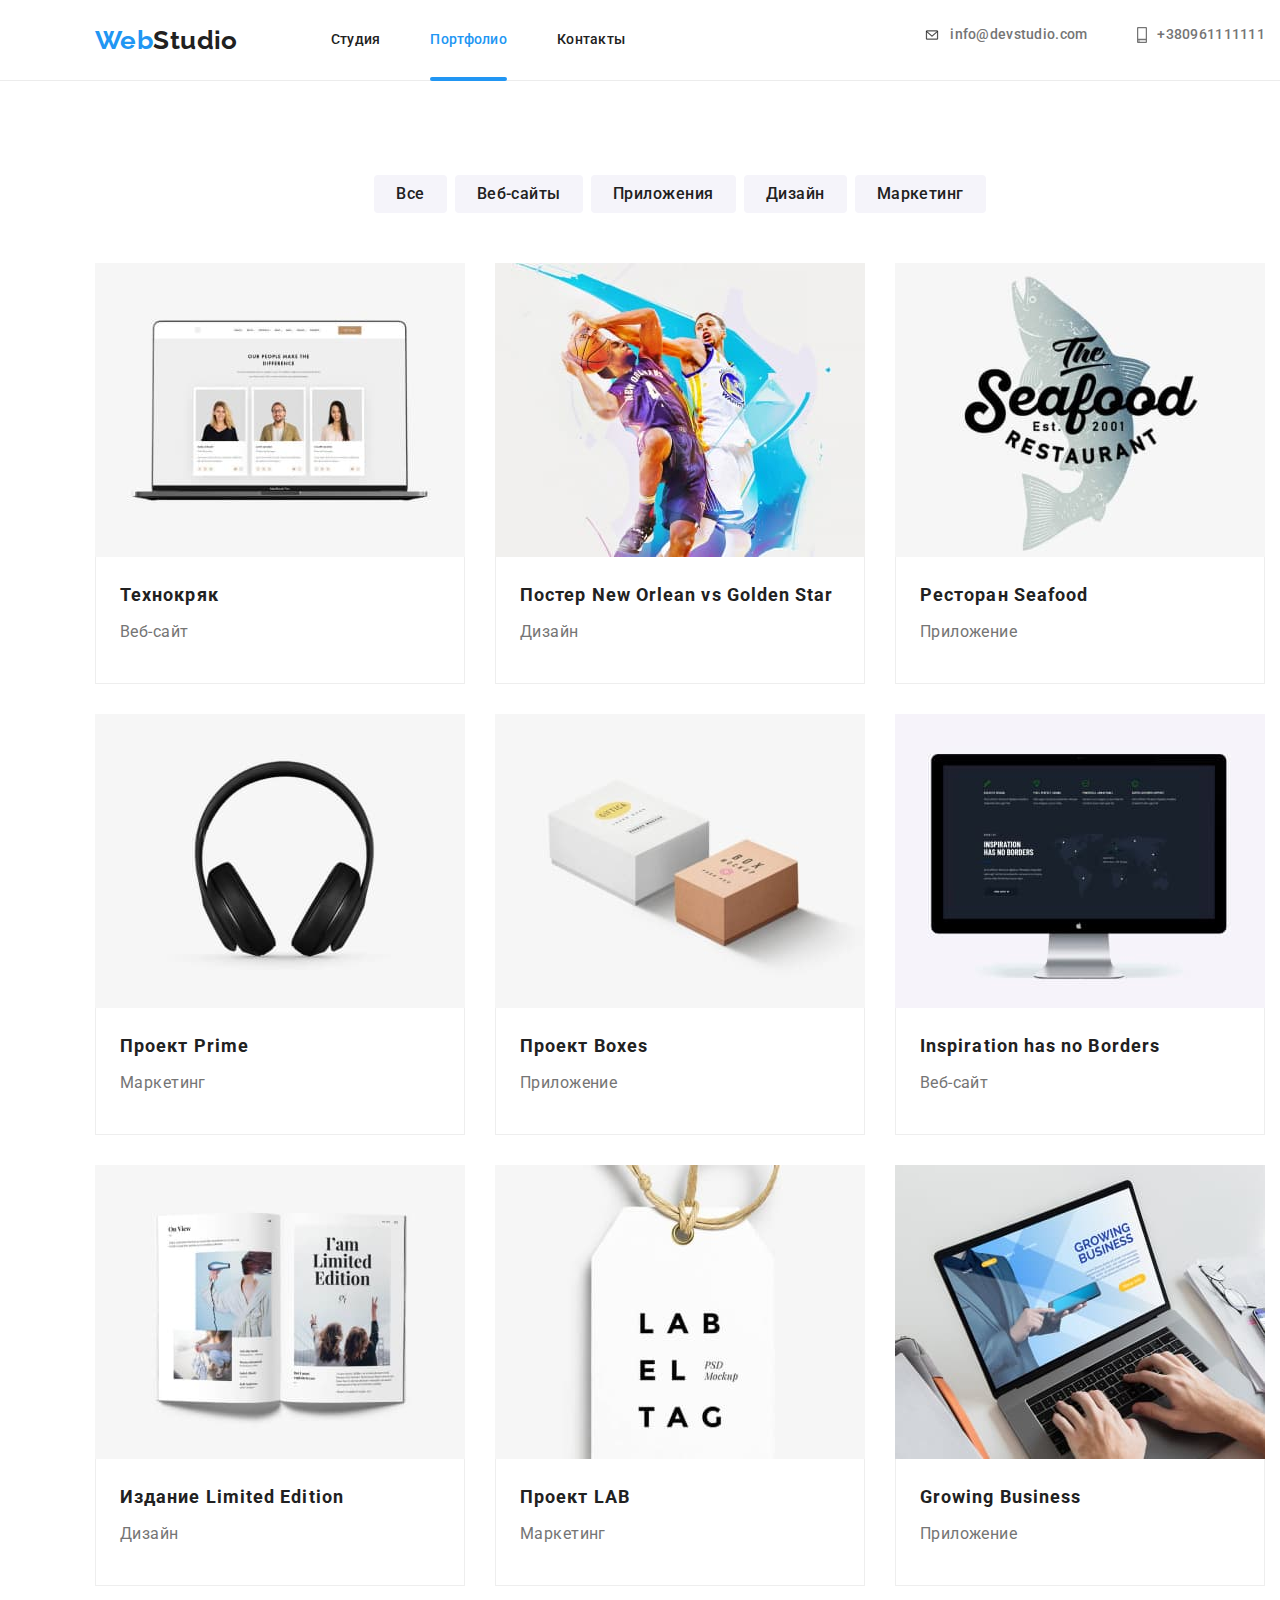
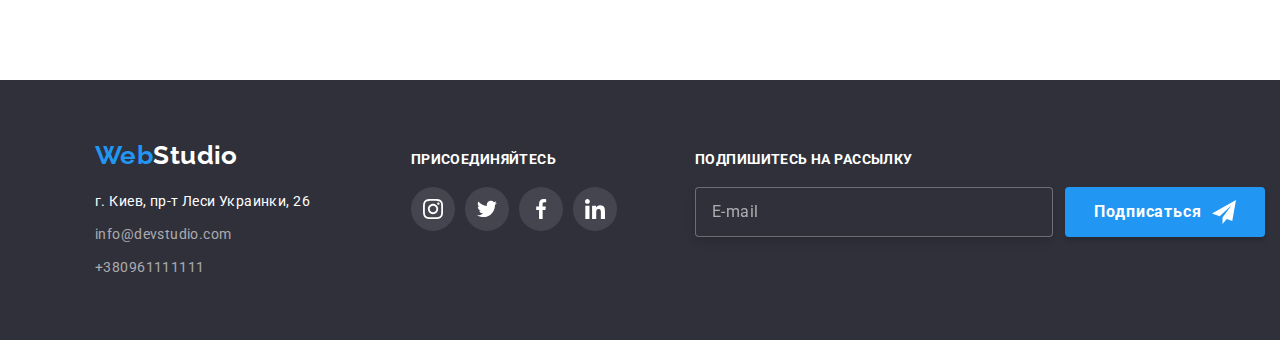
==== commit 0af278fa: "портфолио -picture" ====
--- a/portfolio.html
+++ b/portfolio.html
@@ -284,7 +284,7 @@
               <li class="portfolio__item">
                 <a href="" class="link portfolio__link">
                   <div class="box">
-                    <picture class="picture-portfolio">
+                    <picture>
                       <source
                         srcset="./images/img3.jpg 1x"
                         media="(min-width:1200px)"
